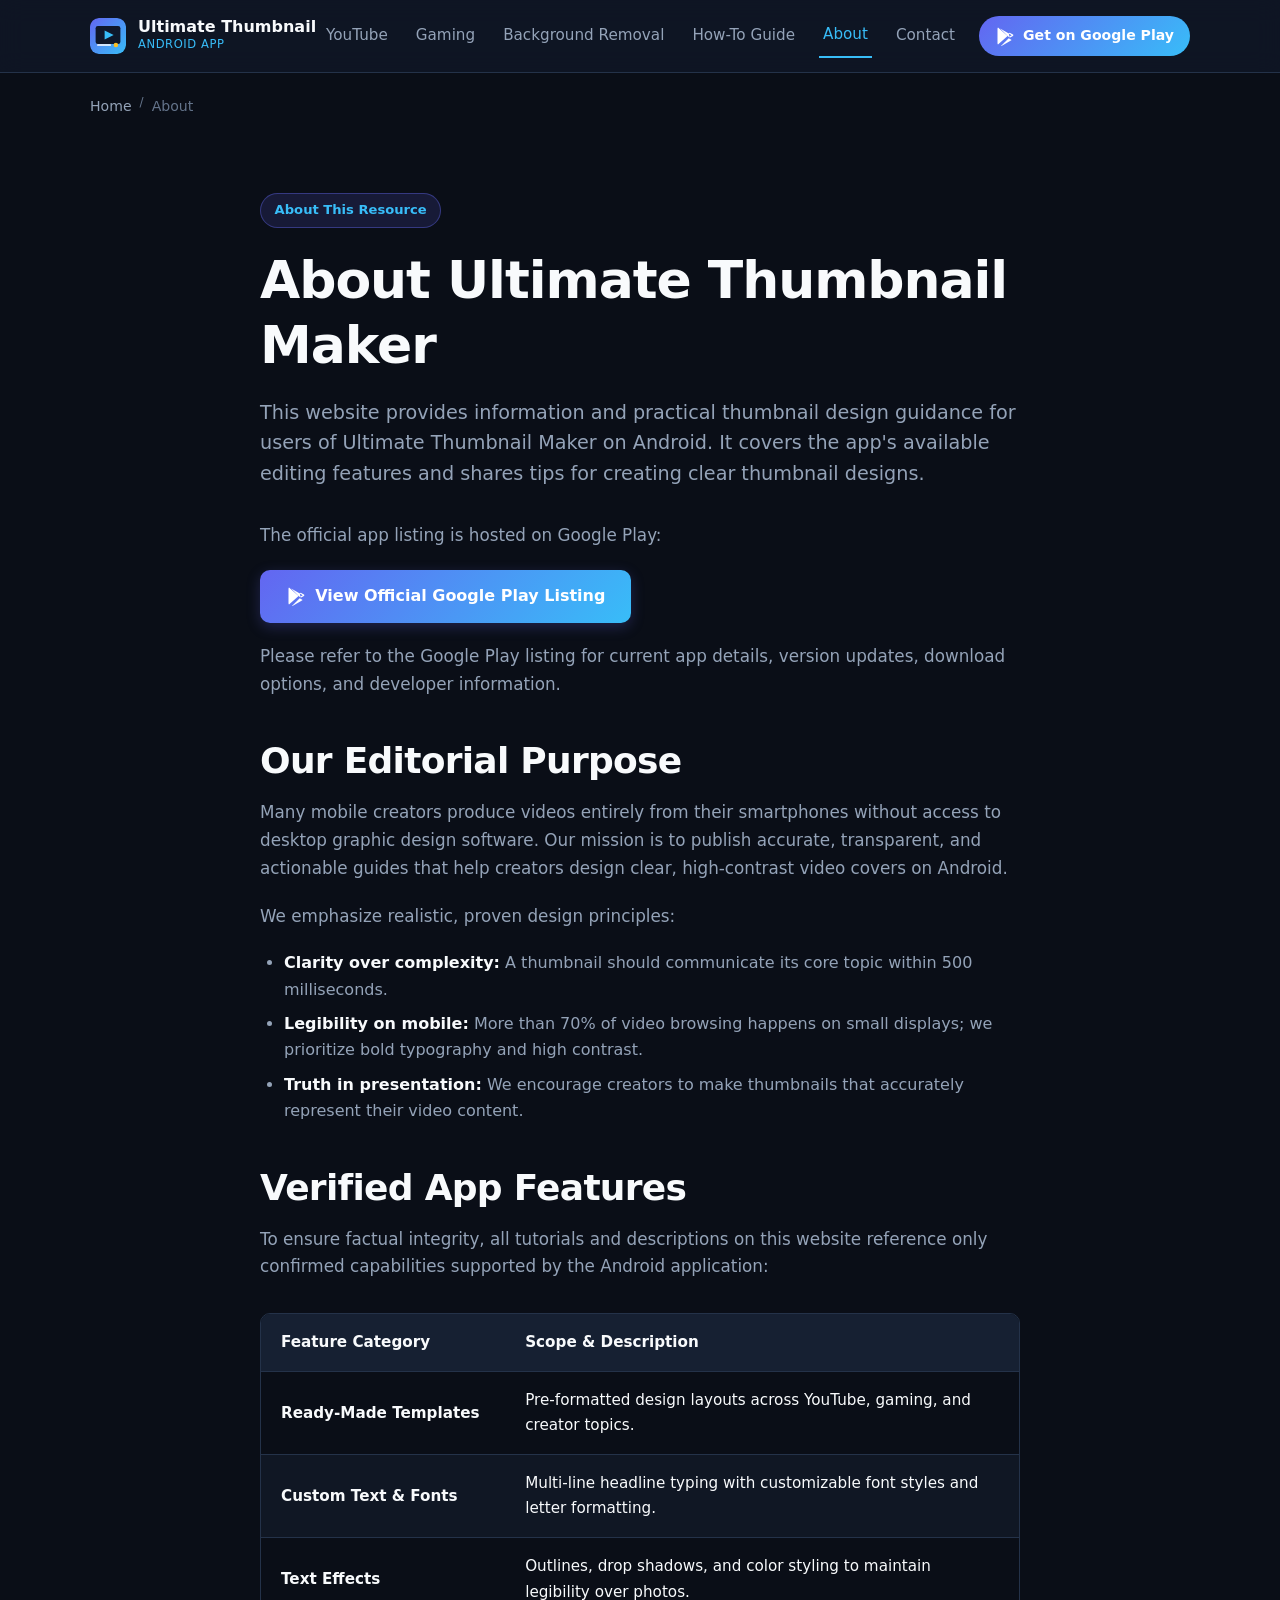
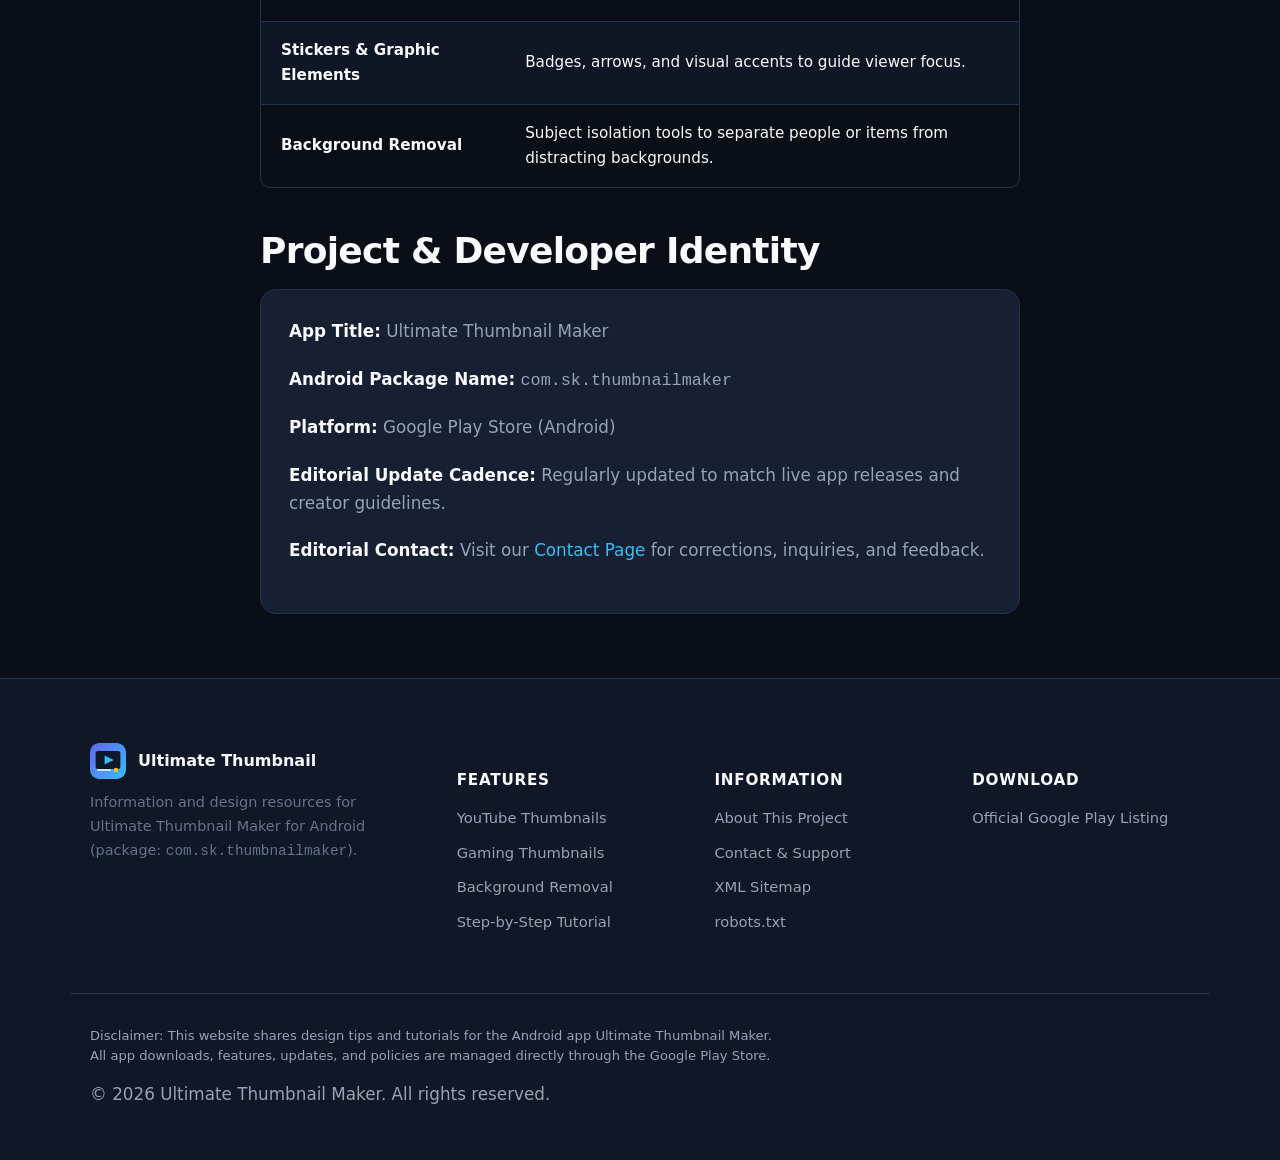
==== about/index.html @ ee03ec2c "feat: complete Ultimate Thumbnail Maker AI SEO/GEO website" ====
<!DOCTYPE html>
<html lang="en">
<head>
  <meta charset="UTF-8">
  <meta name="viewport" content="width=device-width, initial-scale=1.0">
  <title>About Ultimate Thumbnail Maker | Project Overview &amp; Editorial Mission</title>
  <meta name="description" content="Learn about the Ultimate Thumbnail Maker website, editorial guidelines, and verified Android application information.">
  <link rel="canonical" href="https://ultimatethumbnailmaker.pages.dev/about/">
  
  <!-- Open Graph -->
  <meta property="og:type" content="website">
  <meta property="og:site_name" content="Ultimate Thumbnail Maker">
  <meta property="og:title" content="About Ultimate Thumbnail Maker | Project Overview &amp; Editorial Mission">
  <meta property="og:description" content="Learn about the Ultimate Thumbnail Maker website, editorial guidelines, and verified Android application information.">
  <meta property="og:url" content="https://ultimatethumbnailmaker.pages.dev/about/">
  <meta property="og:image" content="https://ultimatethumbnailmaker.pages.dev/assets/images/og-image.webp">
  
  <!-- Twitter Card -->
  <meta name="twitter:card" content="summary_large_image">
  <meta name="twitter:title" content="About Ultimate Thumbnail Maker">
  <meta name="twitter:description" content="Learn about the Ultimate Thumbnail Maker website, editorial guidelines, and verified Android application information.">
  <meta name="twitter:image" content="https://ultimatethumbnailmaker.pages.dev/assets/images/og-image.webp">
  
  <link rel="icon" type="image/svg+xml" href="/assets/images/favicon.svg">
  <link rel="stylesheet" href="/assets/css/styles.css">
</head>
<body>
  <a href="#main-content" class="skip-to-content">Skip to main content</a>

  <!-- Header -->
  <header class="site-header">
    <div class="container nav-container">
      <a href="/" class="brand" aria-label="Ultimate Thumbnail Maker Home">
        <img src="/assets/images/favicon.svg" alt="Ultimate Thumbnail Maker Logo" class="brand-icon" width="36" height="36">
        <span class="brand-text">
          <span class="brand-title">Ultimate Thumbnail</span>
          <span class="brand-subtitle">Android App</span>
        </span>
      </a>

      <button type="button" class="mobile-toggle" aria-expanded="false" aria-label="Open navigation menu">
        <svg width="24" height="24" fill="none" viewBox="0 0 24 24" stroke="currentColor" aria-hidden="true">
          <path stroke-linecap="round" stroke-linejoin="round" stroke-width="2" d="M4 6h16M4 12h16M4 18h16" />
        </svg>
      </button>

      <nav class="nav-menu" aria-label="Main Navigation">
        <a href="/youtube-thumbnail-maker/" class="nav-link">YouTube</a>
        <a href="/gaming-thumbnail-maker/" class="nav-link">Gaming</a>
        <a href="/thumbnail-maker-with-background-removal/" class="nav-link">Background Removal</a>
        <a href="/how-to-make-a-youtube-thumbnail/" class="nav-link">How-To Guide</a>
        <a href="/about/" class="nav-link active">About</a>
        <a href="/contact/" class="nav-link">Contact</a>
        <a href="https://play.google.com/store/apps/details?id=com.sk.thumbnailmaker" 
           class="nav-cta-btn js-play-store-cta" 
           data-source-page="about-nav" 
           target="_blank" 
           rel="noopener">
          <svg class="btn-icon" viewBox="0 0 24 24" fill="currentColor" aria-hidden="true">
            <path d="M3.6 1.8l11.5 10.2L3.6 22.2c-.3-.3-.6-.8-.6-1.4V3.2c0-.6.3-1.1.6-1.4zm12.9 11.4L6.2 3.1l11.4 6.6 2.4 1.4-3.5 2.1zm0 1.6l3.5 2.1-2.4 1.4-11.4 6.6 10.3-10.1zm1.2-.7l3.8-2.2c.7-.4.7-1.2 0-1.6l-3.8-2.2-1.2.7 1.2 5.3z" />
          </svg>
          <span>Get on Google Play</span>
        </a>
      </nav>
    </div>
  </header>

  <!-- Breadcrumbs -->
  <div class="breadcrumbs">
    <div class="container">
      <ol class="breadcrumb-list">
        <li class="breadcrumb-item"><a href="/">Home</a></li>
        <li class="breadcrumb-separator" aria-hidden="true">/</li>
        <li class="breadcrumb-item" aria-current="page">About</li>
      </ol>
    </div>
  </div>

  <main id="main-content">
    <section class="section">
      <div class="container article-content">
        <div class="badge-pill badge-pill--accent">
          <span>About This Resource</span>
        </div>
        <h1>About Ultimate Thumbnail Maker</h1>
        
        <p class="hero-lead">
          This website provides information and practical thumbnail design guidance for users of Ultimate Thumbnail Maker on Android. It covers the app's available editing features and shares tips for creating clear thumbnail designs.
        </p>

        <p>
          The official app listing is hosted on Google Play:
        </p>
        <p>
          <a href="https://play.google.com/store/apps/details?id=com.sk.thumbnailmaker" 
             class="btn btn-primary js-play-store-cta" 
             data-source-page="about-official-link" 
             target="_blank" 
             rel="noopener">
            <svg class="btn-icon" viewBox="0 0 24 24" fill="currentColor" aria-hidden="true">
              <path d="M3.6 1.8l11.5 10.2L3.6 22.2c-.3-.3-.6-.8-.6-1.4V3.2c0-.6.3-1.1.6-1.4zm12.9 11.4L6.2 3.1l11.4 6.6 2.4 1.4-3.5 2.1zm0 1.6l3.5 2.1-2.4 1.4-11.4 6.6 10.3-10.1zm1.2-.7l3.8-2.2c.7-.4.7-1.2 0-1.6l-3.8-2.2-1.2.7 1.2 5.3z" />
            </svg>
            <span>View Official Google Play Listing</span>
          </a>
        </p>
        <p>
          Please refer to the Google Play listing for current app details, version updates, download options, and developer information.
        </p>

        <h2>Our Editorial Purpose</h2>
        <p>
          Many mobile creators produce videos entirely from their smartphones without access to desktop graphic design software. Our mission is to publish accurate, transparent, and actionable guides that help creators design clear, high-contrast video covers on Android.
        </p>
        <p>
          We emphasize realistic, proven design principles:
        </p>
        <ul>
          <li><strong>Clarity over complexity:</strong> A thumbnail should communicate its core topic within 500 milliseconds.</li>
          <li><strong>Legibility on mobile:</strong> More than 70% of video browsing happens on small displays; we prioritize bold typography and high contrast.</li>
          <li><strong>Truth in presentation:</strong> We encourage creators to make thumbnails that accurately represent their video content.</li>
        </ul>

        <h2>Verified App Features</h2>
        <p>
          To ensure factual integrity, all tutorials and descriptions on this website reference only confirmed capabilities supported by the Android application:
        </p>
        <div class="table-wrapper">
          <table>
            <thead>
              <tr>
                <th scope="col">Feature Category</th>
                <th scope="col">Scope &amp; Description</th>
              </tr>
            </thead>
            <tbody>
              <tr>
                <td><strong>Ready-Made Templates</strong></td>
                <td>Pre-formatted design layouts across YouTube, gaming, and creator topics.</td>
              </tr>
              <tr>
                <td><strong>Custom Text &amp; Fonts</strong></td>
                <td>Multi-line headline typing with customizable font styles and letter formatting.</td>
              </tr>
              <tr>
                <td><strong>Text Effects</strong></td>
                <td>Outlines, drop shadows, and color styling to maintain legibility over photos.</td>
              </tr>
              <tr>
                <td><strong>Stickers &amp; Graphic Elements</strong></td>
                <td>Badges, arrows, and visual accents to guide viewer focus.</td>
              </tr>
              <tr>
                <td><strong>Background Removal</strong></td>
                <td>Subject isolation tools to separate people or items from distracting backgrounds.</td>
              </tr>
            </tbody>
          </table>
        </div>

        <h2>Project &amp; Developer Identity</h2>
        <div class="card">
          <p><strong>App Title:</strong> Ultimate Thumbnail Maker</p>
          <p><strong>Android Package Name:</strong> <code>com.sk.thumbnailmaker</code></p>
          <p><strong>Platform:</strong> Google Play Store (Android)</p>
          <p><strong>Editorial Update Cadence:</strong> Regularly updated to match live app releases and creator guidelines.</p>
          <p><strong>Editorial Contact:</strong> Visit our <a href="/contact/">Contact Page</a> for corrections, inquiries, and feedback.</p>
        </div>
      </div>
    </section>
  </main>

  <!-- Footer -->
  <footer class="site-footer">
    <div class="container footer-grid">
      <div class="footer-brand">
        <div class="brand">
          <img src="/assets/images/favicon.svg" alt="Ultimate Thumbnail Maker Logo" class="brand-icon" width="28" height="28">
          <span class="brand-title">Ultimate Thumbnail</span>
        </div>
        <p>Information and design resources for Ultimate Thumbnail Maker for Android (package: <code>com.sk.thumbnailmaker</code>).</p>
      </div>

      <div>
        <h3 class="footer-heading">Features</h3>
        <ul class="footer-links">
          <li><a href="/youtube-thumbnail-maker/">YouTube Thumbnails</a></li>
          <li><a href="/gaming-thumbnail-maker/">Gaming Thumbnails</a></li>
          <li><a href="/thumbnail-maker-with-background-removal/">Background Removal</a></li>
          <li><a href="/how-to-make-a-youtube-thumbnail/">Step-by-Step Tutorial</a></li>
        </ul>
      </div>

      <div>
        <h3 class="footer-heading">Information</h3>
        <ul class="footer-links">
          <li><a href="/about/">About This Project</a></li>
          <li><a href="/contact/">Contact &amp; Support</a></li>
          <li><a href="/sitemap.xml">XML Sitemap</a></li>
          <li><a href="/robots.txt">robots.txt</a></li>
        </ul>
      </div>

      <div>
        <h3 class="footer-heading">Download</h3>
        <ul class="footer-links">
          <li>
            <a href="https://play.google.com/store/apps/details?id=com.sk.thumbnailmaker" 
               class="js-play-store-cta" 
               data-source-page="about-footer" 
               target="_blank" 
               rel="noopener">
              Official Google Play Listing
            </a>
          </li>
        </ul>
      </div>
    </div>

    <div class="container footer-bottom">
      <p class="footer-disclaimer">
        Disclaimer: This website shares design tips and tutorials for the Android app Ultimate Thumbnail Maker. All app downloads, features, updates, and policies are managed directly through the Google Play Store.
      </p>
      <p>&copy; <span id="current-year">2026</span> Ultimate Thumbnail Maker. All rights reserved.</p>
    </div>
  </footer>

  <script src="/assets/js/main.js" defer></script>
</body>
</html>
---- assets/css/styles.css ----
/* ==========================================================================
   Ultimate Thumbnail Maker - Modern Creator-Tool Design System
   Mobile-first, accessible (WCAG AA/AAA), ultra-fast, zero-framework CSS
   ========================================================================== */

/* --- CSS Variables & Theme Tokens --- */
:root {
  --bg-primary: #0a0e17;
  --bg-secondary: #101726;
  --bg-card: #162032;
  --bg-card-hover: #1c2a42;
  --bg-glass: rgba(16, 23, 38, 0.85);
  
  --border-subtle: #243249;
  --border-strong: #334566;
  --border-focus: #38bdf8;
  
  --text-primary: #f8fafc;
  --text-secondary: #94a3b8;
  --text-muted: #64748b;
  --text-inverse: #0a0e17;
  
  --accent-primary: #6366f1;
  --accent-primary-hover: #4f46e5;
  --accent-cyan: #38bdf8;
  --accent-amber: #f59e0b;
  --accent-emerald: #10b981;
  --accent-gradient: linear-gradient(135deg, #6366f1 0%, #38bdf8 100%);
  --accent-gradient-hover: linear-gradient(135deg, #4f46e5 0%, #0284c7 100%);
  --accent-glow: rgba(99, 102, 241, 0.25);
  
  --font-sans: system-ui, -apple-system, BlinkMacSystemFont, "Segoe UI", Roboto, "Helvetica Neue", Arial, sans-serif;
  --font-mono: ui-monospace, SFMono-Regular, Menlo, Monaco, Consolas, monospace;
  
  --container-max: 1140px;
  --radius-sm: 6px;
  --radius-md: 10px;
  --radius-lg: 16px;
  --radius-full: 9999px;
  
  --shadow-sm: 0 1px 2px rgba(0, 0, 0, 0.3);
  --shadow-md: 0 4px 12px rgba(0, 0, 0, 0.4);
  --shadow-lg: 0 12px 28px rgba(0, 0, 0, 0.5), 0 0 20px var(--accent-glow);
  
  --transition-fast: 0.15s ease;
  --transition-normal: 0.25s ease;
}

/* --- Reset & Base --- */
*, *::before, *::after {
  box-sizing: border-box;
  margin: 0;
  padding: 0;
}

html {
  font-family: var(--font-sans);
  background-color: var(--bg-primary);
  color: var(--text-primary);
  line-height: 1.65;
  -webkit-text-size-adjust: 100%;
  scroll-behavior: smooth;
}

body {
  min-height: 100vh;
  display: flex;
  flex-direction: column;
  overflow-x: hidden;
}

img, picture, svg, video {
  display: block;
  max-width: 100%;
  height: auto;
}

a {
  color: var(--accent-cyan);
  text-decoration: none;
  transition: color var(--transition-fast);
}

a:hover {
  color: #7dd3fc;
  text-decoration: underline;
}

/* --- Keyboard Accessibility & Focus --- */
:focus-visible {
  outline: 2px solid var(--border-focus);
  outline-offset: 3px;
  border-radius: var(--radius-sm);
}

.skip-to-content {
  position: absolute;
  top: -100px;
  left: 1rem;
  background: var(--accent-primary);
  color: #ffffff;
  padding: 0.75rem 1.25rem;
  z-index: 9999;
  font-weight: 600;
  border-radius: var(--radius-sm);
  transition: top var(--transition-fast);
}

.skip-to-content:focus {
  top: 1rem;
}

/* --- Typography --- */
h1, h2, h3, h4, h5, h6 {
  color: var(--text-primary);
  line-height: 1.25;
  font-weight: 700;
  letter-spacing: -0.02em;
}

h1 {
  font-size: clamp(2rem, 5vw, 3.25rem);
  margin-bottom: 1.25rem;
}

h2 {
  font-size: clamp(1.5rem, 3.5vw, 2.25rem);
  margin-top: 2.5rem;
  margin-bottom: 1rem;
}

h3 {
  font-size: clamp(1.2rem, 2.5vw, 1.5rem);
  margin-top: 1.75rem;
  margin-bottom: 0.75rem;
}

p {
  color: var(--text-secondary);
  margin-bottom: 1.25rem;
  font-size: 1.05rem;
}

strong {
  color: var(--text-primary);
  font-weight: 600;
}

ul, ol {
  color: var(--text-secondary);
  margin-bottom: 1.5rem;
  padding-left: 1.5rem;
}

li {
  margin-bottom: 0.5rem;
}

/* --- Container & Layout --- */
.container {
  width: 100%;
  max-width: var(--container-max);
  margin-left: auto;
  margin-right: auto;
  padding-left: 1.25rem;
  padding-right: 1.25rem;
}

.section {
  padding-top: 4rem;
  padding-bottom: 4rem;
}

.section--alt {
  background-color: var(--bg-secondary);
  border-top: 1px solid var(--border-subtle);
  border-bottom: 1px solid var(--border-subtle);
}

/* --- Header & Navigation --- */
.site-header {
  position: sticky;
  top: 0;
  z-index: 1000;
  background-color: var(--bg-glass);
  backdrop-filter: blur(12px);
  -webkit-backdrop-filter: blur(12px);
  border-bottom: 1px solid var(--border-subtle);
}

.nav-container {
  display: flex;
  align-items: center;
  justify-content: space-between;
  height: 4.5rem;
}

.brand {
  display: flex;
  align-items: center;
  gap: 0.75rem;
  color: var(--text-primary);
  font-weight: 700;
  font-size: 1.15rem;
  text-decoration: none;
}

.brand:hover {
  text-decoration: none;
}

.brand-icon {
  width: 36px;
  height: 36px;
  border-radius: 8px;
  flex-shrink: 0;
}

.brand-text {
  display: flex;
  flex-direction: column;
}

.brand-title {
  font-size: 1rem;
  font-weight: 700;
  line-height: 1.1;
  color: var(--text-primary);
}

.brand-subtitle {
  font-size: 0.72rem;
  color: var(--accent-cyan);
  font-weight: 500;
  letter-spacing: 0.05em;
  text-transform: uppercase;
}

.nav-menu {
  display: flex;
  align-items: center;
  gap: 1.25rem;
  list-style: none;
  margin: 0;
  padding: 0;
}

.nav-link {
  color: var(--text-secondary);
  font-weight: 500;
  font-size: 0.95rem;
  padding: 0.5rem 0.25rem;
  transition: color var(--transition-fast);
  text-decoration: none;
}

.nav-link:hover,
.nav-link.active {
  color: var(--text-primary);
  text-decoration: none;
}

.nav-link.active {
  color: var(--accent-cyan);
  border-bottom: 2px solid var(--accent-cyan);
}

.nav-cta-btn {
  display: inline-flex;
  align-items: center;
  gap: 0.5rem;
  background: var(--accent-gradient);
  color: #ffffff;
  padding: 0.55rem 1rem;
  border-radius: var(--radius-full);
  font-size: 0.88rem;
  font-weight: 600;
  text-decoration: none;
  transition: transform var(--transition-fast), box-shadow var(--transition-fast);
}

.nav-cta-btn:hover {
  color: #ffffff;
  text-decoration: none;
  transform: translateY(-1px);
  box-shadow: 0 4px 12px var(--accent-glow);
}

/* Mobile Menu Toggle */
.mobile-toggle {
  display: none;
  background: transparent;
  border: 1px solid var(--border-subtle);
  color: var(--text-primary);
  width: 42px;
  height: 42px;
  border-radius: var(--radius-sm);
  cursor: pointer;
  align-items: center;
  justify-content: center;
  padding: 0;
}

.mobile-toggle:hover {
  background: var(--bg-card);
}

/* --- Hero Section --- */
.hero {
  padding: 4.5rem 0 3.5rem;
  position: relative;
  overflow: hidden;
}

.hero::before {
  content: "";
  position: absolute;
  top: -150px;
  right: -100px;
  width: 500px;
  height: 500px;
  background: radial-gradient(circle, var(--accent-glow) 0%, transparent 70%);
  pointer-events: none;
  z-index: 0;
}

.hero-grid {
  display: grid;
  grid-template-columns: 1.15fr 0.85fr;
  gap: 3rem;
  align-items: center;
  position: relative;
  z-index: 1;
}

.hero-content {
  max-width: 620px;
}

.badge-pill {
  display: inline-flex;
  align-items: center;
  gap: 0.5rem;
  background-color: var(--bg-card);
  border: 1px solid var(--border-subtle);
  padding: 0.35rem 0.85rem;
  border-radius: var(--radius-full);
  font-size: 0.82rem;
  font-weight: 600;
  color: var(--accent-cyan);
  margin-bottom: 1.25rem;
}

.badge-pill--accent {
  background: rgba(99, 102, 241, 0.15);
  border-color: rgba(99, 102, 241, 0.4);
}

.hero-lead {
  font-size: 1.2rem;
  color: var(--text-secondary);
  margin-bottom: 2rem;
  line-height: 1.6;
}

.hero-actions {
  display: flex;
  flex-wrap: wrap;
  gap: 1rem;
  align-items: center;
  margin-bottom: 1.75rem;
}

.meta-details {
  display: flex;
  flex-wrap: wrap;
  gap: 1.5rem;
  font-size: 0.85rem;
  color: var(--text-muted);
}

.meta-item {
  display: inline-flex;
  align-items: center;
  gap: 0.4rem;
}

.meta-item svg {
  color: var(--accent-emerald);
}

/* --- Buttons --- */
.btn {
  display: inline-flex;
  align-items: center;
  justify-content: center;
  gap: 0.6rem;
  padding: 0.85rem 1.6rem;
  font-size: 1rem;
  font-weight: 600;
  border-radius: var(--radius-md);
  text-decoration: none;
  cursor: pointer;
  border: none;
  transition: all var(--transition-fast);
}

.btn-primary {
  background: var(--accent-gradient);
  color: #ffffff;
  box-shadow: 0 4px 14px var(--accent-glow);
}

.btn-primary:hover {
  background: var(--accent-gradient-hover);
  color: #ffffff;
  text-decoration: none;
  transform: translateY(-2px);
  box-shadow: 0 6px 20px rgba(99, 102, 241, 0.4);
}

.btn-secondary {
  background: var(--bg-card);
  color: var(--text-primary);
  border: 1px solid var(--border-subtle);
}

.btn-secondary:hover {
  background: var(--bg-card-hover);
  border-color: var(--border-strong);
  color: var(--text-primary);
  text-decoration: none;
  transform: translateY(-1px);
}

.btn-icon {
  width: 20px;
  height: 20px;
  flex-shrink: 0;
}

/* --- Breadcrumbs --- */
.breadcrumbs {
  padding: 1.25rem 0 0.5rem;
  font-size: 0.88rem;
}

.breadcrumb-list {
  display: flex;
  flex-wrap: wrap;
  align-items: center;
  list-style: none;
  gap: 0.5rem;
  margin: 0;
  padding: 0;
}

.breadcrumb-item {
  display: inline-flex;
  align-items: center;
  gap: 0.5rem;
  color: var(--text-muted);
  margin-bottom: 0;
}

.breadcrumb-item a {
  color: var(--text-secondary);
}

.breadcrumb-item a:hover {
  color: var(--accent-cyan);
}

.breadcrumb-separator {
  color: var(--text-muted);
  font-size: 0.75rem;
}

/* --- Cards & Grids --- */
.grid-2 {
  display: grid;
  grid-template-columns: repeat(2, 1fr);
  gap: 1.75rem;
}

.grid-3 {
  display: grid;
  grid-template-columns: repeat(3, 1fr);
  gap: 1.75rem;
}

.grid-4 {
  display: grid;
  grid-template-columns: repeat(4, 1fr);
  gap: 1.5rem;
}

.card {
  background-color: var(--bg-card);
  border: 1px solid var(--border-subtle);
  border-radius: var(--radius-lg);
  padding: 1.75rem;
  transition: transform var(--transition-fast), border-color var(--transition-fast), box-shadow var(--transition-fast);
}

.card:hover {
  border-color: var(--border-strong);
  transform: translateY(-2px);
  box-shadow: var(--shadow-md);
}

.card-icon {
  width: 44px;
  height: 44px;
  border-radius: var(--radius-md);
  background: rgba(99, 102, 241, 0.15);
  color: var(--accent-cyan);
  display: flex;
  align-items: center;
  justify-content: center;
  margin-bottom: 1.25rem;
}

.card-title {
  font-size: 1.25rem;
  margin-bottom: 0.6rem;
  color: var(--text-primary);
}

.card-desc {
  font-size: 0.95rem;
  color: var(--text-secondary);
  margin-bottom: 1rem;
}

.card-link {
  display: inline-flex;
  align-items: center;
  gap: 0.4rem;
  font-size: 0.9rem;
  font-weight: 600;
  color: var(--accent-cyan);
}

.card-link:hover {
  color: #7dd3fc;
}

/* --- Showcase / Device Frame --- */
.showcase-frame {
  background: var(--bg-card);
  border: 1px solid var(--border-subtle);
  border-radius: var(--radius-lg);
  overflow: hidden;
  box-shadow: var(--shadow-lg);
}

.showcase-frame img {
  width: 100%;
  height: auto;
  object-fit: cover;
}

.showcase-caption {
  padding: 0.85rem 1.25rem;
  font-size: 0.85rem;
  color: var(--text-muted);
  background-color: var(--bg-secondary);
  border-top: 1px solid var(--border-subtle);
  display: flex;
  align-items: center;
  justify-content: space-between;
}

/* --- Steps & Ordered Workflows --- */
.steps-list {
  display: flex;
  flex-direction: column;
  gap: 1.25rem;
  margin: 2rem 0;
  padding: 0;
  list-style: none;
}

.step-item {
  display: flex;
  gap: 1.25rem;
  background-color: var(--bg-card);
  border: 1px solid var(--border-subtle);
  border-radius: var(--radius-md);
  padding: 1.5rem;
  align-items: flex-start;
  margin-bottom: 0;
}

.step-num {
  width: 38px;
  height: 38px;
  border-radius: 50%;
  background: var(--accent-gradient);
  color: #ffffff;
  display: flex;
  align-items: center;
  justify-content: center;
  font-weight: 700;
  font-size: 1.1rem;
  flex-shrink: 0;
}

.step-content {
  flex: 1;
}

.step-title {
  font-size: 1.15rem;
  font-weight: 700;
  color: var(--text-primary);
  margin-bottom: 0.4rem;
}

.step-text {
  font-size: 0.96rem;
  color: var(--text-secondary);
  margin-bottom: 0;
}

/* --- Checklist Component --- */
.checklist {
  list-style: none;
  padding: 0;
  margin: 1.5rem 0;
  display: grid;
  grid-template-columns: repeat(auto-fit, minmax(280px, 1fr));
  gap: 1rem;
}

.checklist-item {
  display: flex;
  align-items: flex-start;
  gap: 0.75rem;
  background: var(--bg-card);
  border: 1px solid var(--border-subtle);
  border-radius: var(--radius-md);
  padding: 1rem 1.25rem;
  margin-bottom: 0;
  font-size: 0.95rem;
  color: var(--text-primary);
}

.checklist-icon {
  width: 22px;
  height: 22px;
  border-radius: 50%;
  background: rgba(16, 185, 129, 0.15);
  color: var(--accent-emerald);
  display: flex;
  align-items: center;
  justify-content: center;
  flex-shrink: 0;
  margin-top: 2px;
}

/* --- FAQ Accordions (<details>) --- */
.faq-list {
  display: flex;
  flex-direction: column;
  gap: 1rem;
  margin-top: 1.5rem;
}

.faq-item {
  background-color: var(--bg-card);
  border: 1px solid var(--border-subtle);
  border-radius: var(--radius-md);
  overflow: hidden;
  transition: border-color var(--transition-fast);
}

.faq-item[open] {
  border-color: var(--accent-primary);
}

.faq-question {
  display: flex;
  align-items: center;
  justify-content: space-between;
  padding: 1.25rem 1.5rem;
  font-size: 1.1rem;
  font-weight: 600;
  color: var(--text-primary);
  cursor: pointer;
  user-select: none;
  list-style: none;
}

.faq-question::-webkit-details-marker {
  display: none;
}

.faq-icon {
  width: 20px;
  height: 20px;
  color: var(--accent-cyan);
  transition: transform var(--transition-fast);
  flex-shrink: 0;
}

.faq-item[open] .faq-icon {
  transform: rotate(180deg);
}

.faq-answer {
  padding: 0 1.5rem 1.5rem 1.5rem;
  color: var(--text-secondary);
  font-size: 0.98rem;
  line-height: 1.6;
}

.faq-answer p:last-child {
  margin-bottom: 0;
}

/* --- Banner CTA Section --- */
.cta-banner {
  background: linear-gradient(135deg, rgba(99, 102, 241, 0.15) 0%, rgba(56, 189, 248, 0.1) 100%);
  border: 1px solid var(--border-strong);
  border-radius: var(--radius-lg);
  padding: 3rem 2rem;
  text-align: center;
  margin: 3rem 0;
  position: relative;
  overflow: hidden;
}

.cta-banner-title {
  font-size: clamp(1.6rem, 3.5vw, 2.25rem);
  margin-bottom: 0.85rem;
}

.cta-banner-desc {
  max-width: 600px;
  margin-left: auto;
  margin-right: auto;
  font-size: 1.05rem;
  margin-bottom: 1.75rem;
}

.cta-actions {
  display: flex;
  justify-content: center;
  gap: 1rem;
  flex-wrap: wrap;
}

/* --- Article & Guide Styles --- */
.article-header {
  margin-bottom: 2.5rem;
}

.article-meta {
  display: flex;
  flex-wrap: wrap;
  gap: 1.25rem;
  color: var(--text-muted);
  font-size: 0.9rem;
  margin-top: 1rem;
  padding-bottom: 1.5rem;
  border-bottom: 1px solid var(--border-subtle);
}

.article-content {
  max-width: 800px;
  margin-left: auto;
  margin-right: auto;
}

.article-content h2 {
  scroll-margin-top: 5rem;
}

.article-content img {
  border-radius: var(--radius-md);
  margin: 2rem 0 0.75rem;
  border: 1px solid var(--border-subtle);
}

.callout {
  background: var(--bg-secondary);
  border-left: 4px solid var(--accent-primary);
  border-radius: 0 var(--radius-md) var(--radius-md) 0;
  padding: 1.25rem 1.5rem;
  margin: 1.75rem 0;
}

.callout--warning {
  border-left-color: var(--accent-amber);
  background: rgba(245, 158, 11, 0.08);
}

.callout-title {
  font-weight: 700;
  color: var(--text-primary);
  margin-bottom: 0.35rem;
  font-size: 1rem;
}

.callout p:last-child {
  margin-bottom: 0;
}

/* --- Responsive Table --- */
.table-wrapper {
  overflow-x: auto;
  margin: 2rem 0;
  border-radius: var(--radius-md);
  border: 1px solid var(--border-subtle);
}

table {
  width: 100%;
  border-collapse: collapse;
  text-align: left;
  font-size: 0.95rem;
}

th, td {
  padding: 1rem 1.25rem;
  border-bottom: 1px solid var(--border-subtle);
}

th {
  background-color: var(--bg-card);
  color: var(--text-primary);
  font-weight: 600;
}

tr:nth-child(even) {
  background-color: rgba(22, 32, 50, 0.5);
}

tr:last-child td {
  border-bottom: none;
}

/* --- Site Footer --- */
.site-footer {
  margin-top: auto;
  background-color: var(--bg-secondary);
  border-top: 1px solid var(--border-subtle);
  padding: 4rem 0 2rem;
  font-size: 0.92rem;
}

.footer-grid {
  display: grid;
  grid-template-columns: 1.5fr 1fr 1fr 1fr;
  gap: 2.5rem;
  margin-bottom: 3rem;
}

.footer-brand p {
  font-size: 0.9rem;
  color: var(--text-muted);
  margin-top: 0.75rem;
  max-width: 320px;
}

.footer-heading {
  font-size: 0.95rem;
  font-weight: 700;
  color: var(--text-primary);
  text-transform: uppercase;
  letter-spacing: 0.05em;
  margin-bottom: 1rem;
}

.footer-links {
  list-style: none;
  padding: 0;
  margin: 0;
}

.footer-links li {
  margin-bottom: 0.65rem;
}

.footer-links a {
  color: var(--text-secondary);
  text-decoration: none;
  transition: color var(--transition-fast);
}

.footer-links a:hover {
  color: var(--accent-cyan);
}

.footer-bottom {
  padding-top: 2rem;
  border-top: 1px solid var(--border-subtle);
  display: flex;
  flex-wrap: wrap;
  align-items: center;
  justify-content: space-between;
  gap: 1rem;
  color: var(--text-muted);
  font-size: 0.85rem;
}

.footer-disclaimer {
  max-width: 700px;
  line-height: 1.5;
  margin-bottom: 0;
  font-size: 0.82rem;
}

/* --- Responsive Media Queries --- */
@media (max-width: 992px) {
  .hero-grid {
    grid-template-columns: 1fr;
    gap: 2.5rem;
  }
  .grid-3 {
    grid-template-columns: repeat(2, 1fr);
  }
  .grid-4 {
    grid-template-columns: repeat(2, 1fr);
  }
  .footer-grid {
    grid-template-columns: 1fr 1fr;
    gap: 2rem;
  }
}

@media (max-width: 768px) {
  .mobile-toggle {
    display: inline-flex;
  }
  .nav-menu {
    display: none;
    position: absolute;
    top: 4.5rem;
    left: 0;
    right: 0;
    background-color: var(--bg-secondary);
    border-bottom: 1px solid var(--border-subtle);
    flex-direction: column;
    padding: 1.5rem;
    gap: 1rem;
    align-items: flex-start;
    box-shadow: var(--shadow-lg);
  }
  .nav-menu.is-open {
    display: flex;
  }
  .nav-link {
    width: 100%;
    padding: 0.6rem 0;
    font-size: 1.05rem;
  }
  .nav-cta-btn {
    width: 100%;
    justify-content: center;
    padding: 0.75rem;
  }
  .grid-2, .grid-3, .grid-4 {
    grid-template-columns: 1fr;
  }
  .footer-grid {
    grid-template-columns: 1fr;
  }
  .footer-bottom {
    flex-direction: column;
    align-items: flex-start;
  }
}

@media (prefers-reduced-motion: reduce) {
  *, *::before, *::after {
    animation-duration: 0.01ms !important;
    animation-iteration-count: 1 !important;
    transition-duration: 0.01ms !important;
    scroll-behavior: auto !important;
  }
}

/* --- Print Styles --- */
@media print {
  body {
    background: #ffffff;
    color: #000000;
  }
  .site-header, .site-footer, .nav-cta-btn, .mobile-toggle, .cta-banner {
    display: none !important;
  }
  a[href]::after {
    content: " (" attr(href) ")";
  }
}
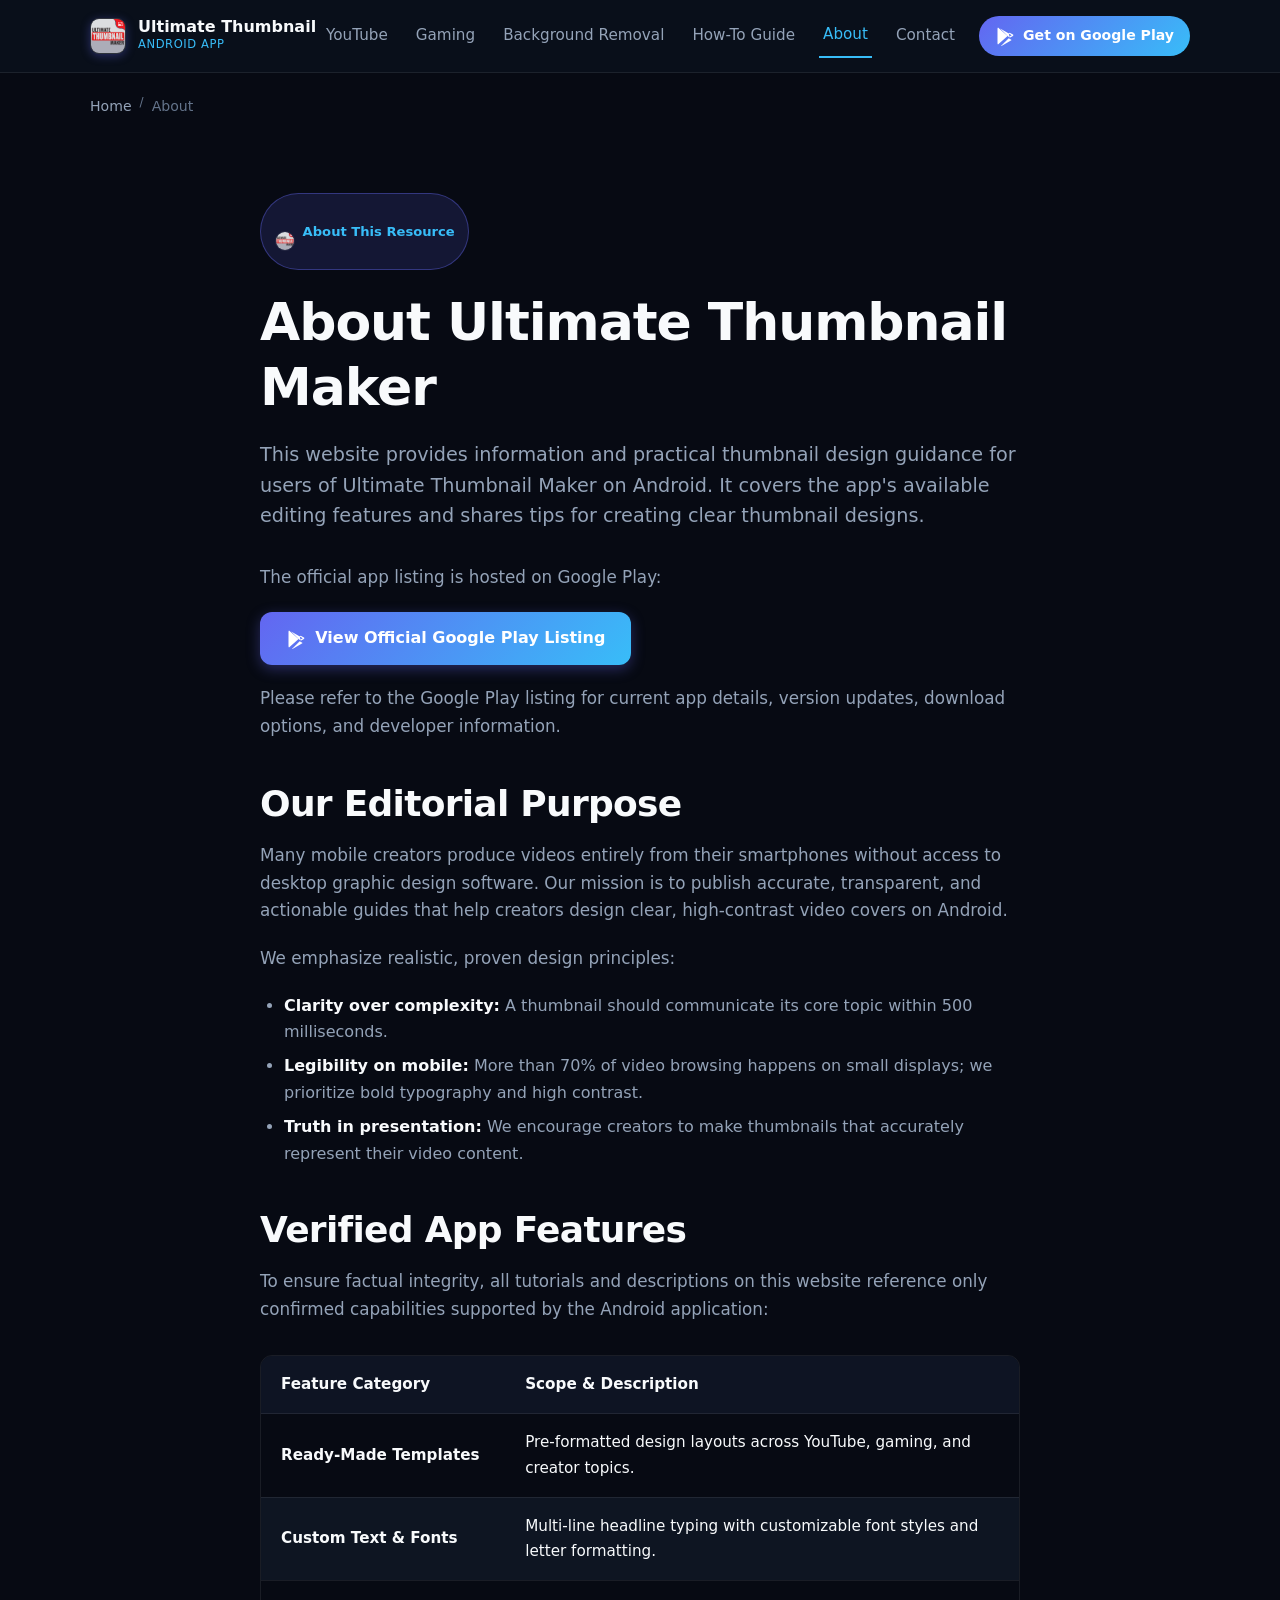
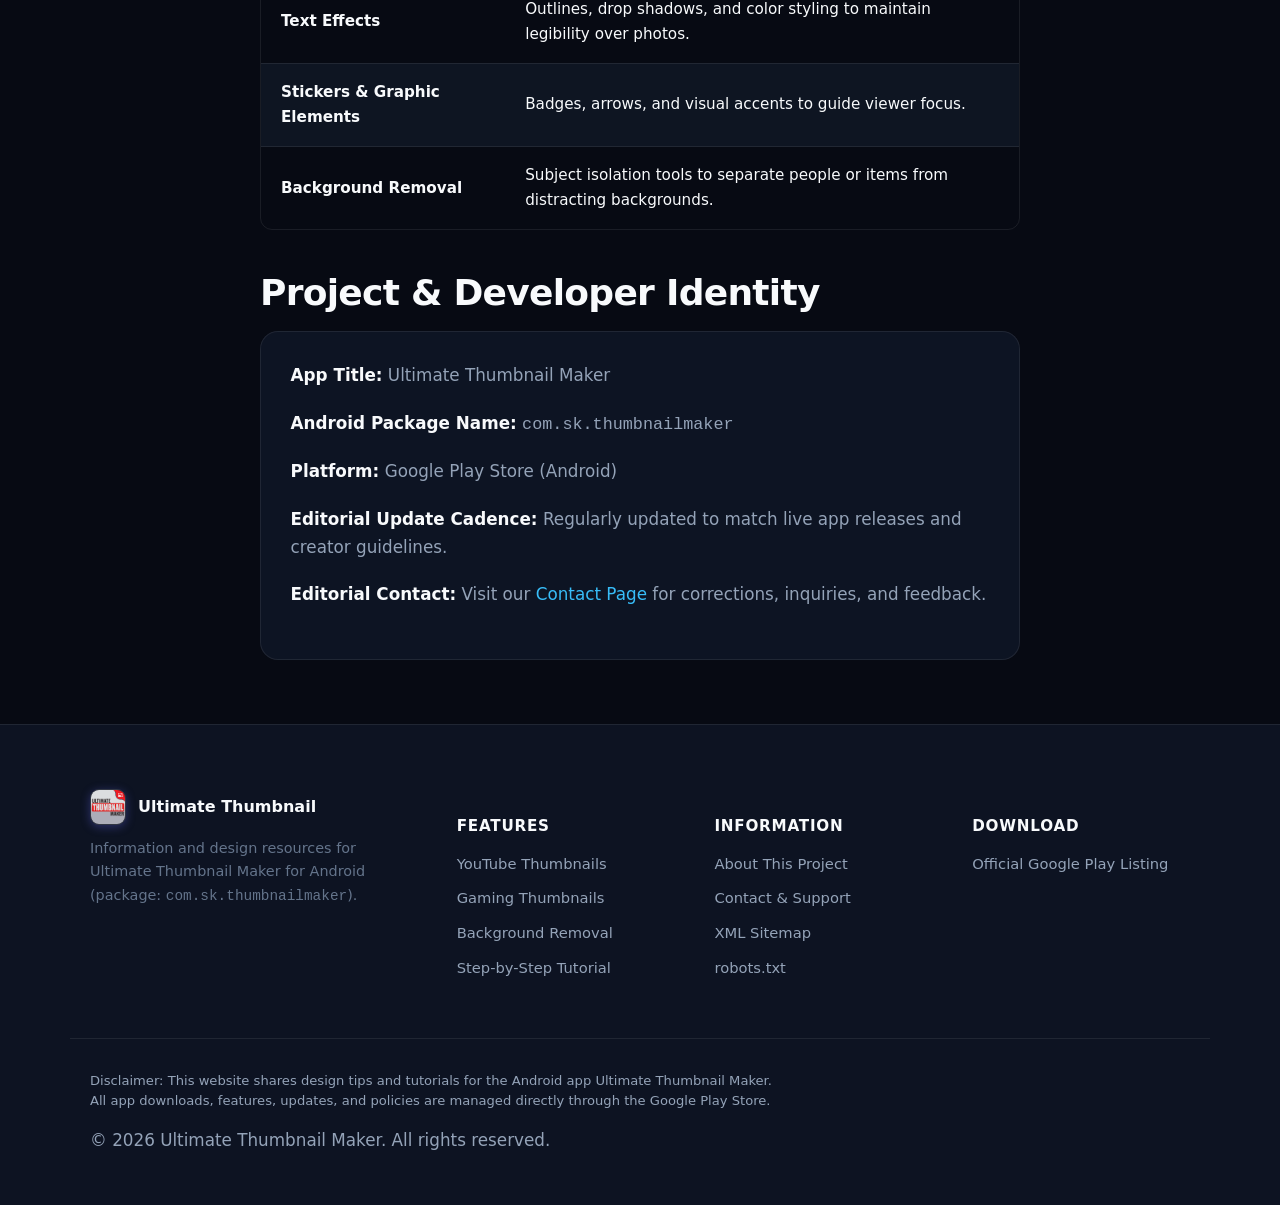
==== commit 87c89de2: "feat: elevate design to top-notch 3D creator experience with real app icon and ad-free mockups" ====
--- a/about/index.html
+++ b/about/index.html
@@ -21,7 +21,8 @@
   <meta name="twitter:description" content="Learn about the Ultimate Thumbnail Maker website, editorial guidelines, and verified Android application information.">
   <meta name="twitter:image" content="https://ultimatethumbnailmaker.pages.dev/assets/images/og-image.webp">
   
-  <link rel="icon" type="image/svg+xml" href="/assets/images/favicon.svg">
+  <link rel="icon" type="image/png" href="/assets/images/favicon.png">
+  <link rel="apple-touch-icon" href="/assets/images/app-icon.png">
   <link rel="stylesheet" href="/assets/css/styles.css">
 </head>
 <body>
@@ -31,7 +32,7 @@
   <header class="site-header">
     <div class="container nav-container">
       <a href="/" class="brand" aria-label="Ultimate Thumbnail Maker Home">
-        <img src="/assets/images/favicon.svg" alt="Ultimate Thumbnail Maker Logo" class="brand-icon" width="36" height="36">
+        <img src="/assets/images/app-icon.png" alt="Ultimate Thumbnail Maker App Icon" class="brand-icon" width="36" height="36">
         <span class="brand-text">
           <span class="brand-title">Ultimate Thumbnail</span>
           <span class="brand-subtitle">Android App</span>
@@ -80,6 +81,7 @@
     <section class="section">
       <div class="container article-content">
         <div class="badge-pill badge-pill--accent">
+          <img src="/assets/images/app-icon.png" alt="App Icon" class="badge-icon-inline" width="20" height="20">
           <span>About This Resource</span>
         </div>
         <h1>About Ultimate Thumbnail Maker</h1>
@@ -174,7 +176,7 @@
     <div class="container footer-grid">
       <div class="footer-brand">
         <div class="brand">
-          <img src="/assets/images/favicon.svg" alt="Ultimate Thumbnail Maker Logo" class="brand-icon" width="28" height="28">
+          <img src="/assets/images/app-icon.png" alt="Ultimate Thumbnail Maker App Icon" class="brand-icon" width="28" height="28">
           <span class="brand-title">Ultimate Thumbnail</span>
         </div>
         <p>Information and design resources for Ultimate Thumbnail Maker for Android (package: <code>com.sk.thumbnailmaker</code>).</p>
--- a/assets/css/styles.css
+++ b/assets/css/styles.css
@@ -5,42 +5,45 @@
 
 /* --- CSS Variables & Theme Tokens --- */
 :root {
-  --bg-primary: #0a0e17;
-  --bg-secondary: #101726;
-  --bg-card: #162032;
-  --bg-card-hover: #1c2a42;
-  --bg-glass: rgba(16, 23, 38, 0.85);
+  --bg-primary: #070a13;
+  --bg-secondary: #0d1322;
+  --bg-card: rgba(16, 24, 40, 0.78);
+  --bg-card-hover: rgba(24, 34, 56, 0.88);
+  --bg-glass: rgba(11, 16, 28, 0.88);
   
-  --border-subtle: #243249;
-  --border-strong: #334566;
+  --border-subtle: rgba(255, 255, 255, 0.08);
+  --border-strong: rgba(255, 255, 255, 0.16);
   --border-focus: #38bdf8;
   
   --text-primary: #f8fafc;
   --text-secondary: #94a3b8;
   --text-muted: #64748b;
-  --text-inverse: #0a0e17;
+  --text-inverse: #070a13;
   
   --accent-primary: #6366f1;
   --accent-primary-hover: #4f46e5;
   --accent-cyan: #38bdf8;
+  --accent-violet: #8b5cf6;
   --accent-amber: #f59e0b;
   --accent-emerald: #10b981;
+  --accent-rose: #f43f5e;
   --accent-gradient: linear-gradient(135deg, #6366f1 0%, #38bdf8 100%);
   --accent-gradient-hover: linear-gradient(135deg, #4f46e5 0%, #0284c7 100%);
-  --accent-glow: rgba(99, 102, 241, 0.25);
+  --gradient-cosmic: linear-gradient(135deg, #6366f1 0%, #a855f7 50%, #06b6d4 100%);
+  --accent-glow: rgba(99, 102, 241, 0.35);
   
   --font-sans: system-ui, -apple-system, BlinkMacSystemFont, "Segoe UI", Roboto, "Helvetica Neue", Arial, sans-serif;
   --font-mono: ui-monospace, SFMono-Regular, Menlo, Monaco, Consolas, monospace;
   
   --container-max: 1140px;
-  --radius-sm: 6px;
-  --radius-md: 10px;
-  --radius-lg: 16px;
+  --radius-sm: 8px;
+  --radius-md: 12px;
+  --radius-lg: 18px;
   --radius-full: 9999px;
   
   --shadow-sm: 0 1px 2px rgba(0, 0, 0, 0.3);
-  --shadow-md: 0 4px 12px rgba(0, 0, 0, 0.4);
-  --shadow-lg: 0 12px 28px rgba(0, 0, 0, 0.5), 0 0 20px var(--accent-glow);
+  --shadow-md: 0 4px 16px rgba(0, 0, 0, 0.4);
+  --shadow-lg: 0 16px 36px rgba(0, 0, 0, 0.6), 0 0 24px var(--accent-glow);
   
   --transition-fast: 0.15s ease;
   --transition-normal: 0.25s ease;
@@ -212,8 +215,16 @@
 .brand-icon {
   width: 36px;
   height: 36px;
-  border-radius: 8px;
+  border-radius: 9px;
   flex-shrink: 0;
+  box-shadow: 0 2px 10px rgba(99, 102, 241, 0.35);
+  border: 1px solid rgba(255, 255, 255, 0.15);
+  transition: transform var(--transition-fast), box-shadow var(--transition-fast);
+}
+
+.brand:hover .brand-icon {
+  transform: scale(1.08) rotate(-2deg);
+  box-shadow: 0 4px 16px rgba(99, 102, 241, 0.6);
 }
 
 .brand-text {
@@ -496,17 +507,20 @@
 }
 
 .card {
-  background-color: var(--bg-card);
+  background: var(--bg-card);
+  backdrop-filter: blur(16px);
+  -webkit-backdrop-filter: blur(16px);
   border: 1px solid var(--border-subtle);
   border-radius: var(--radius-lg);
-  padding: 1.75rem;
-  transition: transform var(--transition-fast), border-color var(--transition-fast), box-shadow var(--transition-fast);
+  padding: 1.85rem;
+  transition: transform var(--transition-normal), border-color var(--transition-normal), box-shadow var(--transition-normal);
+  position: relative;
 }
 
 .card:hover {
-  border-color: var(--border-strong);
-  transform: translateY(-2px);
-  box-shadow: var(--shadow-md);
+  border-color: rgba(99, 102, 241, 0.45);
+  transform: translateY(-4px);
+  box-shadow: 0 12px 32px rgba(0, 0, 0, 0.5), 0 0 20px rgba(99, 102, 241, 0.2);
 }
 
 .card-icon {
@@ -519,6 +533,13 @@
   align-items: center;
   justify-content: center;
   margin-bottom: 1.25rem;
+  border: 1px solid rgba(99, 102, 241, 0.25);
+  transition: transform var(--transition-fast), background var(--transition-fast);
+}
+
+.card:hover .card-icon {
+  transform: scale(1.1);
+  background: rgba(99, 102, 241, 0.28);
 }
 
 .card-title {
@@ -544,6 +565,165 @@
 
 .card-link:hover {
   color: #7dd3fc;
+}
+
+/* --- Ambient Glow Orbs --- */
+.ambient-glow-wrapper {
+  position: absolute;
+  top: 0;
+  left: 0;
+  right: 0;
+  bottom: 0;
+  overflow: hidden;
+  pointer-events: none;
+  z-index: 0;
+}
+
+.ambient-orb {
+  position: absolute;
+  border-radius: 50%;
+  filter: blur(85px);
+  opacity: 0.3;
+  animation: floatOrb 18s ease-in-out infinite alternate;
+}
+
+.ambient-orb--indigo {
+  width: 520px;
+  height: 520px;
+  background: radial-gradient(circle, #6366f1 0%, rgba(99, 102, 241, 0) 70%);
+  top: -100px;
+  right: -50px;
+}
+
+.ambient-orb--cyan {
+  width: 460px;
+  height: 460px;
+  background: radial-gradient(circle, #06b6d4 0%, rgba(6, 182, 212, 0) 70%);
+  top: 280px;
+  left: -120px;
+  animation-delay: -6s;
+}
+
+.ambient-orb--purple {
+  width: 420px;
+  height: 420px;
+  background: radial-gradient(circle, #a855f7 0%, rgba(168, 85, 247, 0) 70%);
+  bottom: -60px;
+  right: 18%;
+  animation-delay: -11s;
+}
+
+@keyframes floatOrb {
+  0% { transform: translate(0, 0) scale(1); }
+  50% { transform: translate(35px, 45px) scale(1.08); }
+  100% { transform: translate(-30px, 20px) scale(0.96); }
+}
+
+/* --- 3D Perspective Tilt & Specular Glare --- */
+.card-3d-wrap {
+  perspective: 1200px;
+  position: relative;
+}
+
+.card-3d {
+  position: relative;
+  transform-style: preserve-3d;
+  transition: transform 0.2s cubic-bezier(0.2, 0.8, 0.2, 1), box-shadow 0.3s ease;
+  will-change: transform;
+}
+
+.card-3d-inner {
+  position: relative;
+  border-radius: var(--radius-lg);
+  overflow: hidden;
+  border: 1px solid rgba(255, 255, 255, 0.12);
+  background: var(--bg-card);
+  box-shadow: 0 20px 40px -15px rgba(0, 0, 0, 0.65), 0 0 30px rgba(99, 102, 241, 0.22);
+  transform-style: preserve-3d;
+}
+
+.card-3d-glare {
+  position: absolute;
+  top: 0;
+  left: 0;
+  right: 0;
+  bottom: 0;
+  pointer-events: none;
+  background: radial-gradient(circle 380px at var(--glare-x, 50%) var(--glare-y, 50%), rgba(255, 255, 255, 0.2), transparent 75%);
+  opacity: var(--glare-opacity, 0);
+  transition: opacity 0.25s ease;
+  mix-blend-mode: overlay;
+  z-index: 10;
+}
+
+/* --- Floating 3D Micro-Badges --- */
+.floating-badge {
+  position: absolute;
+  display: inline-flex;
+  align-items: center;
+  gap: 0.55rem;
+  padding: 0.65rem 1.15rem;
+  background: rgba(11, 16, 28, 0.9);
+  backdrop-filter: blur(14px);
+  -webkit-backdrop-filter: blur(14px);
+  border: 1px solid rgba(255, 255, 255, 0.16);
+  border-radius: var(--radius-full);
+  font-size: 0.82rem;
+  font-weight: 700;
+  color: #f8fafc;
+  box-shadow: 0 12px 30px rgba(0, 0, 0, 0.55), 0 0 16px rgba(99, 102, 241, 0.35);
+  z-index: 20;
+  animation: badgeFloat 4.5s ease-in-out infinite alternate;
+  pointer-events: auto;
+  user-select: none;
+}
+
+.floating-badge--top-left {
+  top: -18px;
+  left: -22px;
+  animation-delay: 0s;
+}
+
+.floating-badge--bottom-right {
+  bottom: 35px;
+  right: -24px;
+  animation-delay: -2.2s;
+}
+
+.floating-badge--bottom-left {
+  bottom: -16px;
+  left: 28px;
+  animation-delay: -1.1s;
+}
+
+@keyframes badgeFloat {
+  0% { transform: translateY(0px) rotate(0deg); }
+  50% { transform: translateY(-7px) rotate(0.8deg); }
+  100% { transform: translateY(-12px) rotate(-0.5deg); }
+}
+
+.badge-dot {
+  width: 9px;
+  height: 9px;
+  border-radius: 50%;
+  flex-shrink: 0;
+}
+
+.pulse-emerald {
+  background-color: #10b981;
+  box-shadow: 0 0 12px #10b981;
+}
+
+.pulse-cyan {
+  background-color: #38bdf8;
+  box-shadow: 0 0 12px #38bdf8;
+}
+
+.badge-icon-inline {
+  width: 20px;
+  height: 20px;
+  border-radius: 5px;
+  vertical-align: middle;
 }
 
 /* --- Showcase / Device Frame --- */
@@ -913,12 +1093,462 @@
   font-size: 0.82rem;
 }
 
+/* --- Interactive 3D Thumbnail Studio Sandbox --- */
+.studio-section {
+  padding: 5rem 0;
+  position: relative;
+  background: linear-gradient(180deg, rgba(7, 10, 19, 0.4) 0%, rgba(13, 19, 34, 0.95) 50%, rgba(7, 10, 19, 0.4) 100%);
+  border-top: 1px solid var(--border-subtle);
+  border-bottom: 1px solid var(--border-subtle);
+  overflow: hidden;
+}
+
+.studio-grid {
+  display: grid;
+  grid-template-columns: 1fr 1.05fr;
+  gap: 3rem;
+  align-items: center;
+  margin-top: 2.5rem;
+}
+
+.studio-controls {
+  display: flex;
+  flex-direction: column;
+  gap: 1.25rem;
+}
+
+.studio-control-group {
+  background: var(--bg-card);
+  backdrop-filter: blur(14px);
+  -webkit-backdrop-filter: blur(14px);
+  border: 1px solid var(--border-subtle);
+  border-radius: var(--radius-md);
+  padding: 1.25rem 1.4rem;
+  box-shadow: 0 4px 16px rgba(0, 0, 0, 0.25);
+}
+
+.studio-control-label {
+  display: flex;
+  align-items: center;
+  justify-content: space-between;
+  font-size: 0.8rem;
+  font-weight: 700;
+  text-transform: uppercase;
+  letter-spacing: 0.06em;
+  color: var(--accent-cyan);
+  margin-bottom: 0.85rem;
+}
+
+.studio-tabs {
+  display: flex;
+  flex-wrap: wrap;
+  gap: 0.6rem;
+}
+
+.studio-tab-btn {
+  background: rgba(255, 255, 255, 0.05);
+  border: 1px solid var(--border-subtle);
+  color: var(--text-secondary);
+  padding: 0.55rem 0.95rem;
+  border-radius: var(--radius-sm);
+  font-size: 0.88rem;
+  font-weight: 600;
+  cursor: pointer;
+  transition: all var(--transition-fast);
+  display: inline-flex;
+  align-items: center;
+  gap: 0.4rem;
+}
+
+.studio-tab-btn:hover {
+  background: rgba(255, 255, 255, 0.1);
+  color: var(--text-primary);
+  border-color: rgba(255, 255, 255, 0.2);
+}
+
+.studio-tab-btn.is-active {
+  background: var(--accent-gradient);
+  border-color: transparent;
+  color: #ffffff;
+  box-shadow: 0 4px 14px var(--accent-glow);
+}
+
+.studio-input {
+  width: 100%;
+  padding: 0.8rem 1rem;
+  background: var(--bg-secondary);
+  border: 1px solid var(--border-strong);
+  border-radius: var(--radius-sm);
+  color: var(--text-primary);
+  font-size: 1rem;
+  font-weight: 600;
+  font-family: inherit;
+  outline: none;
+  transition: border-color var(--transition-fast), box-shadow var(--transition-fast);
+}
+
+.studio-input:focus {
+  border-color: var(--accent-cyan);
+  box-shadow: 0 0 0 3px rgba(56, 189, 248, 0.25);
+}
+
+.studio-style-pills {
+  display: flex;
+  flex-wrap: wrap;
+  gap: 0.5rem;
+}
+
+.studio-pill-btn {
+  background: rgba(255, 255, 255, 0.05);
+  border: 1px solid var(--border-subtle);
+  color: var(--text-secondary);
+  padding: 0.45rem 0.85rem;
+  border-radius: var(--radius-full);
+  font-size: 0.82rem;
+  font-weight: 600;
+  cursor: pointer;
+  transition: all var(--transition-fast);
+}
+
+.studio-pill-btn:hover {
+  background: rgba(255, 255, 255, 0.1);
+  color: #ffffff;
+}
+
+.studio-pill-btn.is-active {
+  background: rgba(56, 189, 248, 0.2);
+  border-color: var(--accent-cyan);
+  color: var(--accent-cyan);
+}
+
+.studio-toggle-3d {
+  display: inline-flex;
+  align-items: center;
+  justify-content: center;
+  gap: 0.65rem;
+  width: 100%;
+  background: linear-gradient(135deg, rgba(99, 102, 241, 0.18) 0%, rgba(139, 92, 246, 0.22) 100%);
+  border: 1px solid rgba(139, 92, 246, 0.45);
+  padding: 0.9rem 1.4rem;
+  border-radius: var(--radius-md);
+  color: #ffffff;
+  font-size: 0.95rem;
+  font-weight: 700;
+  cursor: pointer;
+  transition: all var(--transition-fast);
+  box-shadow: 0 4px 16px rgba(139, 92, 246, 0.2);
+}
+
+.studio-toggle-3d:hover {
+  background: linear-gradient(135deg, rgba(99, 102, 241, 0.3) 0%, rgba(139, 92, 246, 0.35) 100%);
+  border-color: #a855f7;
+  transform: translateY(-2px);
+  box-shadow: 0 6px 20px rgba(139, 92, 246, 0.35);
+}
+
+.studio-toggle-3d.is-exploded-active {
+  background: linear-gradient(135deg, #6366f1 0%, #a855f7 100%);
+  border-color: transparent;
+  box-shadow: 0 8px 24px rgba(139, 92, 246, 0.45);
+}
+
+/* --- 3D Exploded Stage & Canvas --- */
+.studio-stage {
+  perspective: 1200px;
+  position: relative;
+  display: flex;
+  align-items: center;
+  justify-content: center;
+  min-height: 400px;
+  padding: 1.5rem;
+}
+
+.studio-canvas {
+  width: 100%;
+  max-width: 520px;
+  aspect-ratio: 16 / 9;
+  position: relative;
+  transform-style: preserve-3d;
+  transition: transform 0.65s cubic-bezier(0.2, 0.8, 0.2, 1);
+  border-radius: var(--radius-md);
+  box-shadow: 0 25px 60px -15px rgba(0, 0, 0, 0.8);
+}
+
+.studio-canvas.is-exploded {
+  transform: rotateX(24deg) rotateY(-24deg) rotateZ(6deg);
+}
+
+.studio-layer {
+  position: absolute;
+  top: 0;
+  left: 0;
+  right: 0;
+  bottom: 0;
+  border-radius: var(--radius-md);
+  display: flex;
+  align-items: center;
+  justify-content: center;
+  transition: transform 0.65s cubic-bezier(0.2, 0.8, 0.2, 1), box-shadow 0.65s ease, border-color 0.4s ease;
+  pointer-events: none;
+}
+
+/* Layer 1: Background Canvas */
+.studio-layer--bg {
+  z-index: 1;
+  background: radial-gradient(circle at 75% 30%, #312e81 0%, #0a0f1d 75%);
+  border: 1px solid rgba(255, 255, 255, 0.12);
+  overflow: hidden;
+}
+
+.studio-canvas.is-exploded .studio-layer--bg {
+  transform: translateZ(0px);
+  box-shadow: -15px 25px 50px rgba(0, 0, 0, 0.85);
+}
+
+/* Layer 2: Graphic Overlay / Neon Grid */
+.studio-layer--overlay {
+  z-index: 2;
+  background-image: 
+    radial-gradient(circle at 25% 75%, rgba(244, 63, 94, 0.35) 0%, transparent 45%),
+    linear-gradient(45deg, rgba(6, 182, 212, 0.12) 25%, transparent 25%);
+  background-size: cover, 32px 32px;
+}
+
+.studio-canvas.is-exploded .studio-layer--overlay {
+  transform: translateZ(45px);
+  border: 1px dashed rgba(56, 189, 248, 0.6);
+  background-color: rgba(6, 182, 212, 0.05);
+}
+
+/* Layer 3: Cutout Subject */
+.studio-layer--subject {
+  z-index: 3;
+  justify-content: flex-end;
+  padding-right: 2.5rem;
+}
+
+.studio-subject-silhouette {
+  width: 155px;
+  height: 200px;
+  background: linear-gradient(180deg, #38bdf8 0%, #6366f1 70%, #1e1b4b 100%);
+  clip-path: polygon(50% 0%, 82% 18%, 96% 55%, 78% 100%, 22% 100%, 4% 55%, 18% 18%);
+  filter: drop-shadow(0 0 16px rgba(56, 189, 248, 0.7));
+  position: relative;
+  transition: filter var(--transition-fast), transform var(--transition-fast);
+}
+
+.studio-canvas.is-exploded .studio-layer--subject {
+  transform: translateZ(90px);
+}
+
+/* Layer 4: Bold Typography & Sticker Badges */
+.studio-layer--text {
+  z-index: 4;
+  flex-direction: column;
+  align-items: flex-start;
+  justify-content: center;
+  padding-left: 2rem;
+}
+
+.studio-headline {
+  font-size: clamp(1.4rem, 3.4vw, 2.2rem);
+  font-weight: 900;
+  text-transform: uppercase;
+  line-height: 1.05;
+  color: #ffeb3b;
+  text-shadow: 
+    3px 3px 0 #000,
+    -1px -1px 0 #000,
+    1px -1px 0 #000,
+    -1px 1px 0 #000,
+    0 4px 18px rgba(255, 235, 59, 0.6);
+  letter-spacing: -0.02em;
+  max-width: 280px;
+  transition: all var(--transition-fast);
+}
+
+.studio-badge-tag {
+  display: inline-block;
+  background: #ef4444;
+  color: #ffffff;
+  font-weight: 800;
+  font-size: 0.76rem;
+  padding: 0.3rem 0.65rem;
+  border-radius: 4px;
+  text-transform: uppercase;
+  margin-top: 0.65rem;
+  box-shadow: 0 4px 12px rgba(239, 68, 68, 0.6);
+  transform: rotate(-3deg);
+  letter-spacing: 0.04em;
+}
+
+.studio-canvas.is-exploded .studio-layer--text {
+  transform: translateZ(135px);
+}
+
+.layer-depth-pill {
+  position: absolute;
+  top: 10px;
+  left: 10px;
+  background: rgba(0, 0, 0, 0.78);
+  border: 1px solid rgba(255, 255, 255, 0.15);
+  padding: 0.2rem 0.55rem;
+  border-radius: 4px;
+  font-size: 0.68rem;
+  color: var(--accent-cyan);
+  font-family: var(--font-mono);
+  display: none;
+}
+
+.studio-canvas.is-exploded .layer-depth-pill {
+  display: block;
+}
+
+/* --- Draggable Before / After Cutout Comparison Slider --- */
+.comparison-section {
+  padding: 4.5rem 0;
+  position: relative;
+}
+
+.compare-slider-card {
+  background: var(--bg-card);
+  backdrop-filter: blur(16px);
+  -webkit-backdrop-filter: blur(16px);
+  border: 1px solid var(--border-subtle);
+  border-radius: var(--radius-lg);
+  padding: 2.25rem;
+  margin-top: 2rem;
+  box-shadow: var(--shadow-lg);
+}
+
+.compare-slider-wrap {
+  position: relative;
+  width: 100%;
+  aspect-ratio: 16 / 9;
+  max-height: 480px;
+  border-radius: var(--radius-md);
+  overflow: hidden;
+  user-select: none;
+  touch-action: pan-y;
+  border: 1px solid rgba(255, 255, 255, 0.12);
+  box-shadow: 0 16px 40px rgba(0, 0, 0, 0.5);
+  cursor: ew-resize;
+}
+
+.compare-img {
+  position: absolute;
+  top: 0;
+  left: 0;
+  width: 100%;
+  height: 100%;
+  object-fit: cover;
+}
+
+.compare-before {
+  z-index: 1;
+}
+
+.compare-after-wrap {
+  position: absolute;
+  top: 0;
+  left: 0;
+  width: 50%;
+  height: 100%;
+  overflow: hidden;
+  z-index: 2;
+  border-right: 3px solid #38bdf8;
+  box-shadow: 4px 0 24px rgba(56, 189, 248, 0.65);
+}
+
+.compare-after-wrap .compare-img {
+  width: 100%;
+  height: 100%;
+  max-width: none;
+}
+
+.compare-handle {
+  position: absolute;
+  top: 50%;
+  left: 50%;
+  width: 46px;
+  height: 46px;
+  margin-top: -23px;
+  margin-left: -23px;
+  border-radius: 50%;
+  background: #38bdf8;
+  color: #070a13;
+  display: flex;
+  align-items: center;
+  justify-content: center;
+  font-size: 1.15rem;
+  font-weight: 800;
+  box-shadow: 0 0 24px rgba(56, 189, 248, 0.85), 0 4px 12px rgba(0, 0, 0, 0.6);
+  cursor: ew-resize;
+  z-index: 10;
+  pointer-events: none;
+  transition: transform 0.12s ease;
+}
+
+.compare-slider-wrap:active .compare-handle {
+  transform: scale(1.15);
+}
+
+.compare-label {
+  position: absolute;
+  bottom: 1.25rem;
+  padding: 0.4rem 0.95rem;
+  border-radius: var(--radius-full);
+  font-size: 0.78rem;
+  font-weight: 700;
+  letter-spacing: 0.06em;
+  text-transform: uppercase;
+  z-index: 5;
+  pointer-events: none;
+  backdrop-filter: blur(8px);
+  -webkit-backdrop-filter: blur(8px);
+}
+
+.compare-label--before {
+  right: 1.25rem;
+  background: rgba(239, 68, 68, 0.88);
+  color: #ffffff;
+}
+
+.compare-label--after {
+  left: 1.25rem;
+  background: rgba(16, 185, 129, 0.88);
+  color: #ffffff;
+}
+
+.compare-meta-bar {
+  display: flex;
+  align-items: center;
+  justify-content: space-between;
+  margin-top: 1.25rem;
+  padding-top: 1rem;
+  border-top: 1px solid var(--border-subtle);
+  font-size: 0.88rem;
+  color: var(--text-muted);
+}
+
+.compare-tip {
+  display: inline-flex;
+  align-items: center;
+  gap: 0.5rem;
+  color: var(--accent-cyan);
+  font-weight: 600;
+}
+
 /* --- Responsive Media Queries --- */
 @media (max-width: 992px) {
   .hero-grid {
     grid-template-columns: 1fr;
     gap: 2.5rem;
   }
+  .studio-grid {
+    grid-template-columns: 1fr;
+    gap: 2.5rem;
+  }
   .grid-3 {
     grid-template-columns: repeat(2, 1fr);
   }
@@ -928,6 +1558,17 @@
   .footer-grid {
     grid-template-columns: 1fr 1fr;
     gap: 2rem;
+  }
+  .floating-badge--top-left {
+    top: -10px;
+    left: 10px;
+  }
+  .floating-badge--bottom-right {
+    bottom: 15px;
+    right: 10px;
+  }
+  .floating-badge--bottom-left {
+    display: none;
   }
 }
 
@@ -972,6 +1613,45 @@
     flex-direction: column;
     align-items: flex-start;
   }
+  .studio-stage {
+    min-height: 320px;
+  }
+  .compare-slider-card {
+    padding: 1.5rem;
+  }
+}
+
+@media (max-width: 480px) {
+  .hero {
+    padding: 2.5rem 0 2rem;
+  }
+  .studio-section {
+    padding: 3rem 0;
+  }
+  .studio-stage {
+    min-height: 250px;
+    padding: 0.5rem;
+  }
+  .studio-headline {
+    font-size: 1.15rem;
+    max-width: 180px;
+  }
+  .studio-subject-silhouette {
+    width: 105px;
+    height: 140px;
+  }
+  .floating-badge {
+    font-size: 0.72rem;
+    padding: 0.4rem 0.75rem;
+  }
+  .compare-slider-card {
+    padding: 1rem;
+  }
+  .compare-meta-bar {
+    flex-direction: column;
+    align-items: flex-start;
+    gap: 0.5rem;
+  }
 }
 
 @media (prefers-reduced-motion: reduce) {
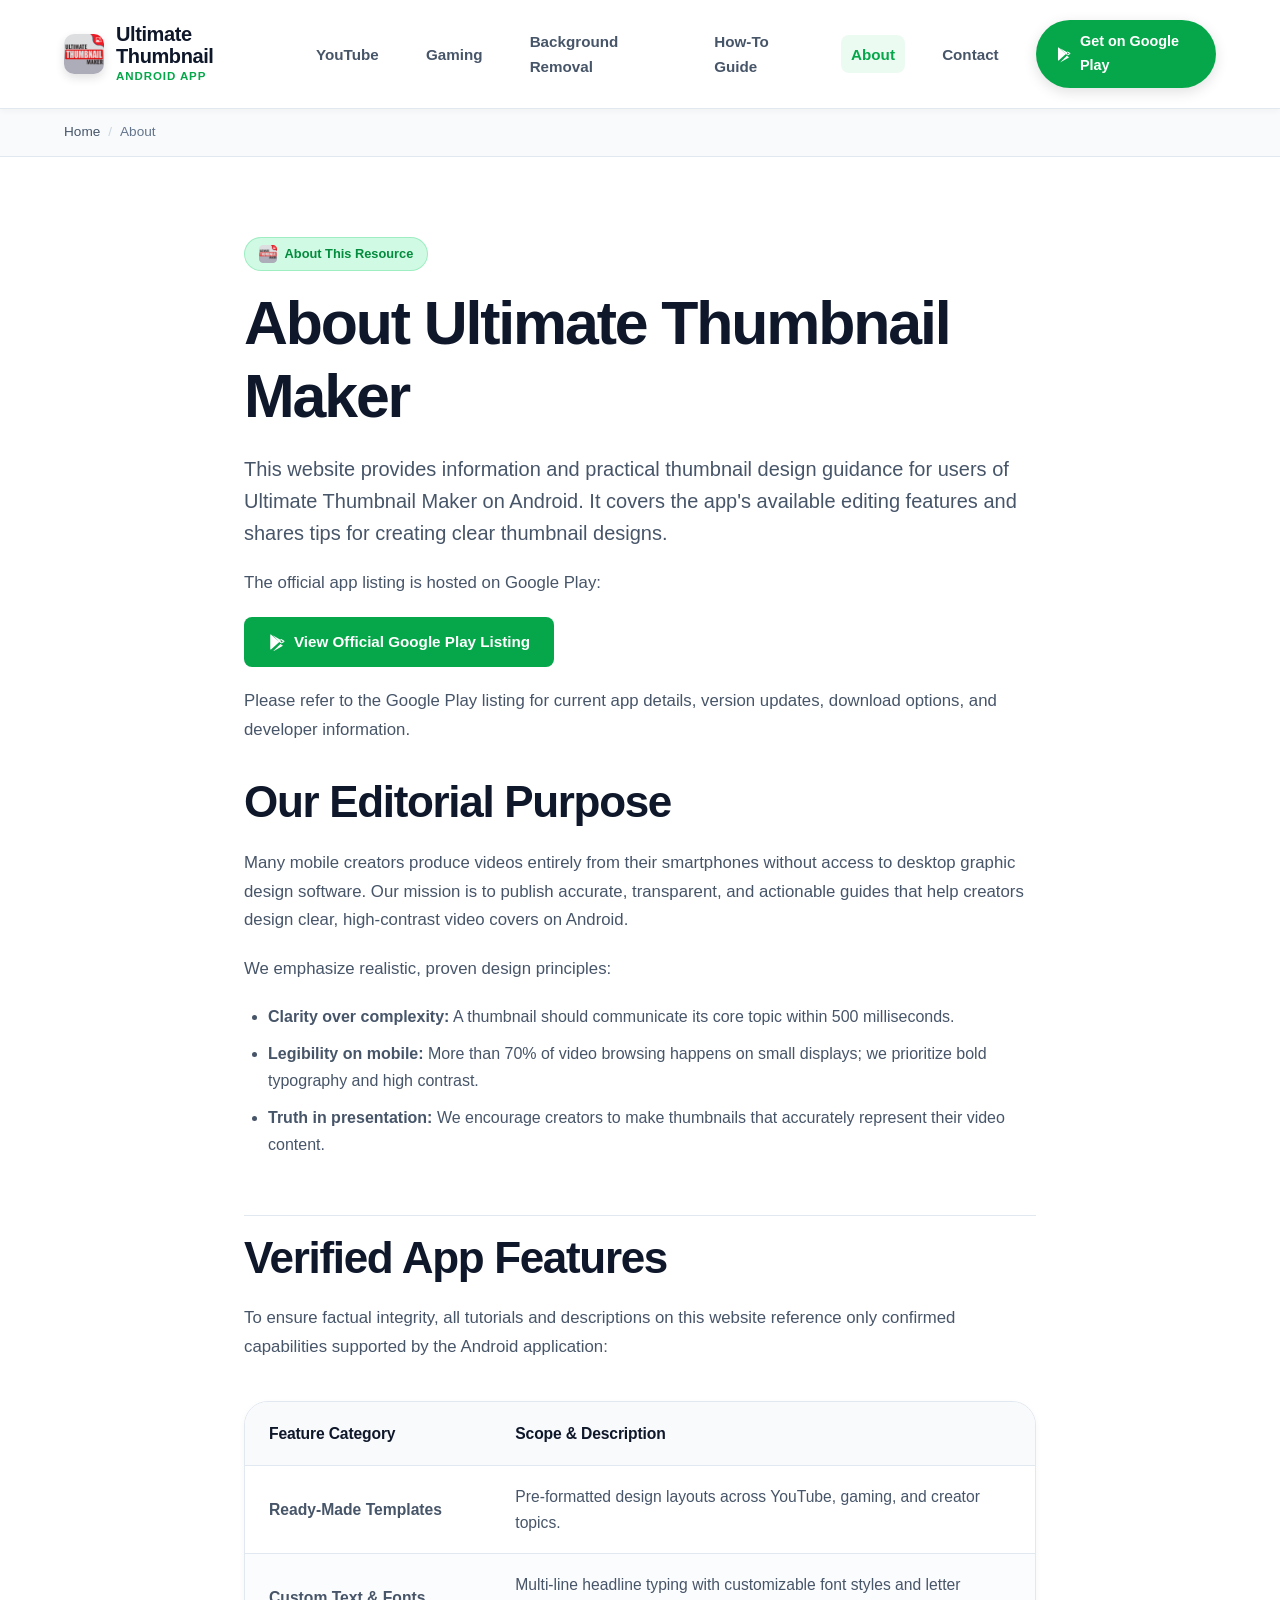
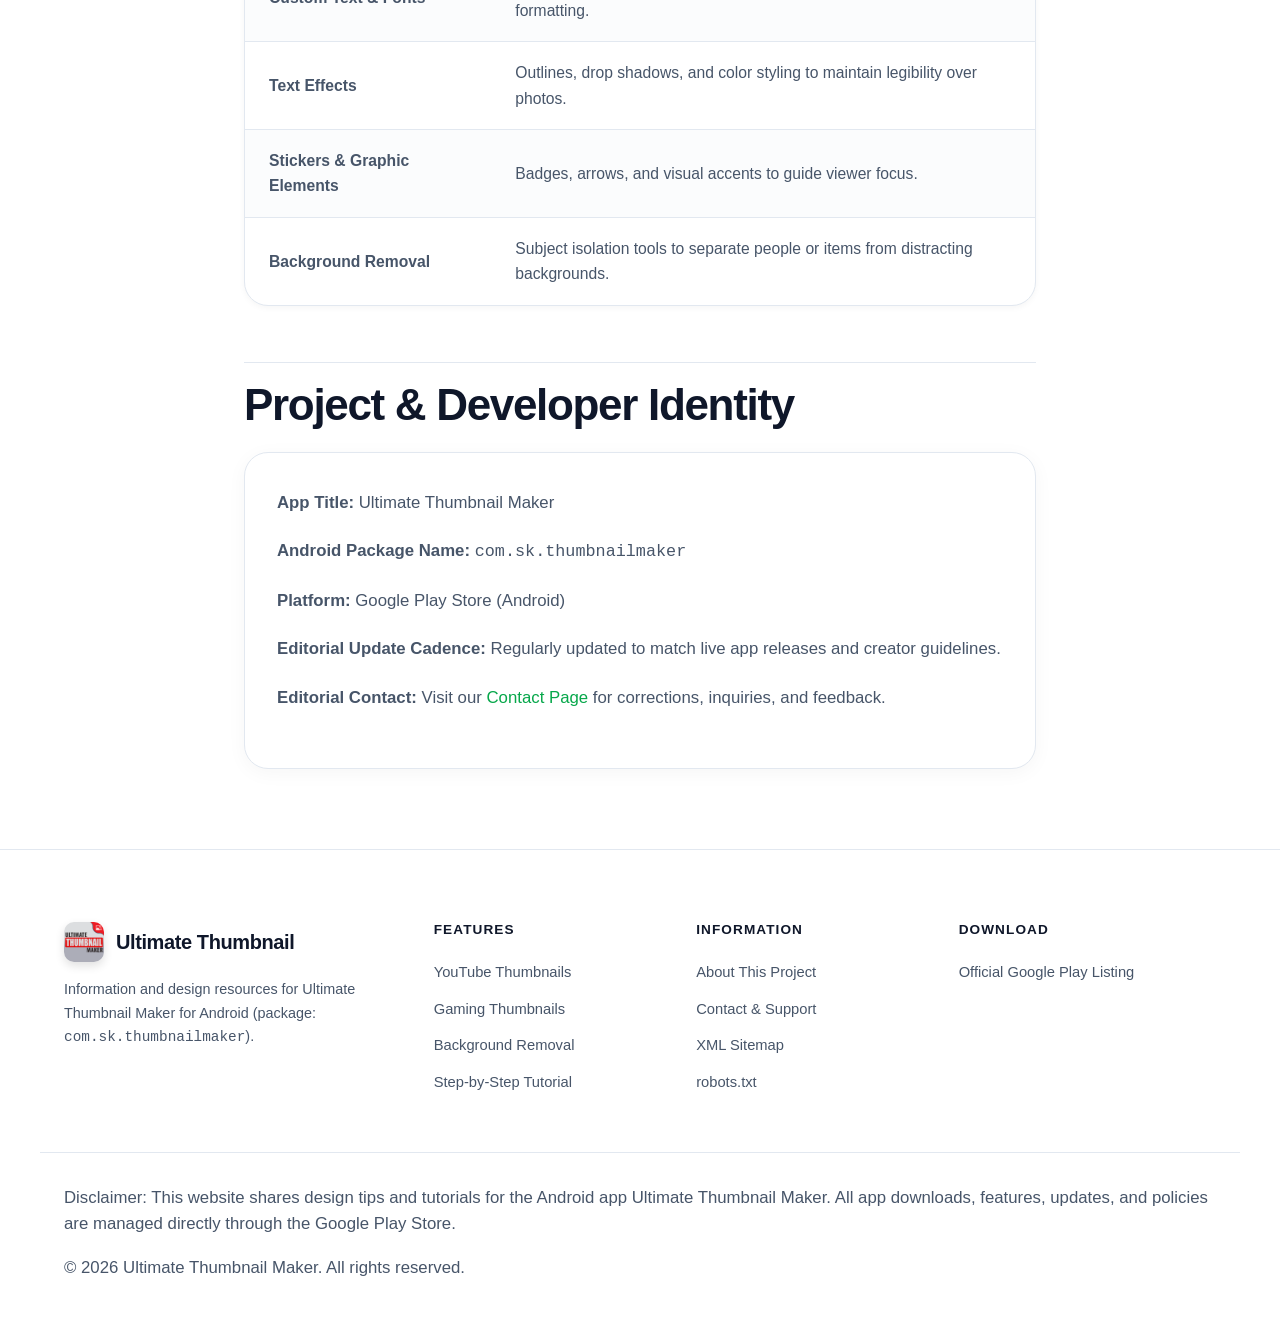
==== commit acac1d53: "feat: polish typography, card layouts, section headers and spacing across entire site" ====
--- a/about/index.html
+++ b/about/index.html
@@ -23,7 +23,7 @@
   
   <link rel="icon" type="image/png" href="/assets/images/favicon.png">
   <link rel="apple-touch-icon" href="/assets/images/app-icon.png">
-  <link rel="stylesheet" href="/assets/css/styles.css">
+  <link rel="stylesheet" href="/assets/css/styles.css?v=2026-v2">
 </head>
 <body>
   <a href="#main-content" class="skip-to-content">Skip to main content</a>
--- a/assets/css/styles.css
+++ b/assets/css/styles.css
@@ -1,52 +1,91 @@
 /* ==========================================================================
-   Ultimate Thumbnail Maker - Modern Creator-Tool Design System
+   Ultimate Thumbnail Maker - Ark7 Luxury Green Wave Design System
+   Inspired by Ark7 (https://ark7.com / Landingfolio mobile-app inspiration)
    Mobile-first, accessible (WCAG AA/AAA), ultra-fast, zero-framework CSS
    ========================================================================== */
 
-/* --- CSS Variables & Theme Tokens --- */
+/* --- Custom Creator Fonts --- */
+@font-face {
+  font-family: 'Bebas Neue';
+  src: url('/assets/fonts/BebasNeue Bold.ttf') format('truetype');
+  font-weight: 700;
+  font-style: normal;
+  font-display: swap;
+}
+
+@font-face {
+  font-family: 'The Bold Font';
+  src: url('/assets/fonts/theboldfont.ttf') format('truetype');
+  font-weight: 700;
+  font-style: normal;
+  font-display: swap;
+}
+
+/* --- Ark7 Design Tokens --- */
 :root {
-  --bg-primary: #070a13;
-  --bg-secondary: #0d1322;
-  --bg-card: rgba(16, 24, 40, 0.78);
-  --bg-card-hover: rgba(24, 34, 56, 0.88);
-  --bg-glass: rgba(11, 16, 28, 0.88);
-  
-  --border-subtle: rgba(255, 255, 255, 0.08);
-  --border-strong: rgba(255, 255, 255, 0.16);
-  --border-focus: #38bdf8;
-  
-  --text-primary: #f8fafc;
-  --text-secondary: #94a3b8;
-  --text-muted: #64748b;
-  --text-inverse: #070a13;
-  
-  --accent-primary: #6366f1;
-  --accent-primary-hover: #4f46e5;
-  --accent-cyan: #38bdf8;
-  --accent-violet: #8b5cf6;
-  --accent-amber: #f59e0b;
-  --accent-emerald: #10b981;
-  --accent-rose: #f43f5e;
-  --accent-gradient: linear-gradient(135deg, #6366f1 0%, #38bdf8 100%);
-  --accent-gradient-hover: linear-gradient(135deg, #4f46e5 0%, #0284c7 100%);
-  --gradient-cosmic: linear-gradient(135deg, #6366f1 0%, #a855f7 50%, #06b6d4 100%);
-  --accent-glow: rgba(99, 102, 241, 0.35);
-  
-  --font-sans: system-ui, -apple-system, BlinkMacSystemFont, "Segoe UI", Roboto, "Helvetica Neue", Arial, sans-serif;
+  /* Ark7 Signature Emerald Gradient */
+  --ark-green-light: #05C557;
+  --ark-green: #06A74A;
+  --ark-green-dark: #038C3D;
+  --ark-green-bg: linear-gradient(145deg, #05C557 0%, #06A74A 60%, #038C3D 100%);
+  --ark-green-subtle: #D1FAE5;
+  --ark-green-tint: rgba(5, 197, 87, 0.08);
+  --ark-lime: #C7F9CC;
+  
+  /* Neutral Palette */
+  --bg-primary: #FFFFFF;
+  --bg-secondary: #F8FAFC;
+  --bg-tertiary: #F1F5F9;
+  --bg-card: #FFFFFF;
+  --bg-glass: rgba(255, 255, 255, 0.96);
+  
+  /* Text */
+  --text-dark: #0F172A;
+  --text-body: #475569;
+  --text-muted: #64748B;
+  --text-light: #FFFFFF;
+  --text-light-subtle: rgba(255, 255, 255, 0.88);
+  --text-light-muted: rgba(255, 255, 255, 0.72);
+  
+  /* Borders */
+  --border-light: #E2E8F0;
+  --border-strong: #CBD5E1;
+  --border-focus: #05C557;
+  
+  /* Accents */
+  --accent-primary: #06A74A;
+  --accent-primary-hover: #038C3D;
+  --accent-red: #EF4444;
+  --accent-amber: #F59E0B;
+  --accent-indigo: #4F46E5;
+  --accent-cyan: #06B6D4;
+  
+  /* Typography */
+  --font-sans: -apple-system, BlinkMacSystemFont, "SF Pro Display", "Inter", "Segoe UI", Roboto, "Helvetica Neue", Arial, sans-serif;
+  --font-headline: 'Bebas Neue', system-ui, sans-serif;
   --font-mono: ui-monospace, SFMono-Regular, Menlo, Monaco, Consolas, monospace;
   
-  --container-max: 1140px;
+  /* Dimensions & Radii */
+  --container-max: 1200px;
   --radius-sm: 8px;
-  --radius-md: 12px;
-  --radius-lg: 18px;
+  --radius-md: 14px;
+  --radius-lg: 24px;
+  --radius-xl: 36px;
+  --radius-phone: 42px;
   --radius-full: 9999px;
   
-  --shadow-sm: 0 1px 2px rgba(0, 0, 0, 0.3);
-  --shadow-md: 0 4px 16px rgba(0, 0, 0, 0.4);
-  --shadow-lg: 0 16px 36px rgba(0, 0, 0, 0.6), 0 0 24px var(--accent-glow);
-  
+  /* Elevation Shadows */
+  --shadow-sm: 0 2px 6px rgba(0, 0, 0, 0.04);
+  --shadow-md: 0 10px 25px -5px rgba(15, 23, 42, 0.08), 0 4px 10px -2px rgba(15, 23, 42, 0.03);
+  --shadow-lg: 0 20px 45px -10px rgba(15, 23, 42, 0.12), 0 10px 20px -5px rgba(15, 23, 42, 0.04);
+  --shadow-phone: 0 35px 80px -15px rgba(0, 45, 18, 0.32), 0 15px 35px -5px rgba(15, 23, 42, 0.12);
+  --shadow-float: 0 15px 35px -5px rgba(0, 0, 0, 0.14), 0 5px 15px rgba(0, 0, 0, 0.06);
+  --shadow-card-hover: 0 25px 50px -12px rgba(6, 167, 74, 0.2);
+  
+  /* Transitions */
   --transition-fast: 0.15s ease;
   --transition-normal: 0.25s ease;
+  --transition-smooth: 0.4s cubic-bezier(0.16, 1, 0.3, 1);
 }
 
 /* --- Reset & Base --- */
@@ -59,7 +98,7 @@
 html {
   font-family: var(--font-sans);
   background-color: var(--bg-primary);
-  color: var(--text-primary);
+  color: var(--text-dark);
   line-height: 1.65;
   -webkit-text-size-adjust: 100%;
   scroll-behavior: smooth;
@@ -70,6 +109,7 @@
   display: flex;
   flex-direction: column;
   overflow-x: hidden;
+  background-color: var(--bg-primary);
 }
 
 img, picture, svg, video {
@@ -79,19 +119,19 @@
 }
 
 a {
-  color: var(--accent-cyan);
+  color: var(--accent-primary);
   text-decoration: none;
   transition: color var(--transition-fast);
 }
 
 a:hover {
-  color: #7dd3fc;
+  color: var(--accent-primary-hover);
   text-decoration: underline;
 }
 
 /* --- Keyboard Accessibility & Focus --- */
 :focus-visible {
-  outline: 2px solid var(--border-focus);
+  outline: 3px solid var(--border-focus);
   outline-offset: 3px;
   border-radius: var(--radius-sm);
 }
@@ -100,11 +140,11 @@
   position: absolute;
   top: -100px;
   left: 1rem;
-  background: var(--accent-primary);
-  color: #ffffff;
+  background: var(--text-dark);
+  color: #FFFFFF;
   padding: 0.75rem 1.25rem;
   z-index: 9999;
-  font-weight: 600;
+  font-weight: 700;
   border-radius: var(--radius-sm);
   transition: top var(--transition-fast);
 }
@@ -113,118 +153,98 @@
   top: 1rem;
 }
 
-/* --- Typography --- */
-h1, h2, h3, h4, h5, h6 {
-  color: var(--text-primary);
-  line-height: 1.25;
-  font-weight: 700;
-  letter-spacing: -0.02em;
-}
-
-h1 {
-  font-size: clamp(2rem, 5vw, 3.25rem);
-  margin-bottom: 1.25rem;
-}
-
-h2 {
-  font-size: clamp(1.5rem, 3.5vw, 2.25rem);
-  margin-top: 2.5rem;
-  margin-bottom: 1rem;
-}
-
-h3 {
-  font-size: clamp(1.2rem, 2.5vw, 1.5rem);
-  margin-top: 1.75rem;
-  margin-bottom: 0.75rem;
-}
-
-p {
-  color: var(--text-secondary);
-  margin-bottom: 1.25rem;
-  font-size: 1.05rem;
-}
-
-strong {
-  color: var(--text-primary);
-  font-weight: 600;
-}
-
-ul, ol {
-  color: var(--text-secondary);
-  margin-bottom: 1.5rem;
-  padding-left: 1.5rem;
-}
-
-li {
-  margin-bottom: 0.5rem;
-}
-
-/* --- Container & Layout --- */
+/* --- Container --- */
 .container {
   width: 100%;
   max-width: var(--container-max);
   margin-left: auto;
   margin-right: auto;
-  padding-left: 1.25rem;
-  padding-right: 1.25rem;
-}
-
-.section {
-  padding-top: 4rem;
-  padding-bottom: 4rem;
-}
-
-.section--alt {
-  background-color: var(--bg-secondary);
-  border-top: 1px solid var(--border-subtle);
-  border-bottom: 1px solid var(--border-subtle);
-}
-
-/* --- Header & Navigation --- */
+  padding-left: 1.5rem;
+  padding-right: 1.5rem;
+}
+
+/* --- Typography --- */
+h1, h2, h3, h4, h5, h6 {
+  color: var(--text-dark);
+  line-height: 1.2;
+  font-weight: 800;
+  letter-spacing: -0.025em;
+}
+
+h1 {
+  font-size: clamp(2.4rem, 5vw, 3.8rem);
+  font-weight: 900;
+  letter-spacing: -0.035em;
+  margin-bottom: 1.25rem;
+}
+
+h2 {
+  font-size: clamp(2rem, 3.8vw, 2.75rem);
+  font-weight: 800;
+  letter-spacing: -0.03em;
+  margin-bottom: 1rem;
+}
+
+h3 {
+  font-size: clamp(1.25rem, 2.2vw, 1.6rem);
+  font-weight: 700;
+  margin-bottom: 0.5rem;
+}
+
+p {
+  color: var(--text-body);
+  font-size: 1.05rem;
+  line-height: 1.7;
+  margin-bottom: 1.25rem;
+}
+
+.hero-lead {
+  font-size: clamp(1.1rem, 2vw, 1.25rem);
+  line-height: 1.6;
+  font-weight: 400;
+}
+
+/* ==========================================================================
+   Header & Navigation (Ark7 Integrated Green Header)
+   ========================================================================== */
 .site-header {
+  position: absolute;
+  top: 0;
+  left: 0;
+  right: 0;
+  z-index: 100;
+  padding: 1.25rem 0;
+  background: transparent;
+  transition: background-color var(--transition-fast), box-shadow var(--transition-fast);
+}
+
+body:not(:has(.ark-hero)) .site-header,
+.site-header--subpage {
   position: sticky;
-  top: 0;
-  z-index: 1000;
-  background-color: var(--bg-glass);
-  backdrop-filter: blur(12px);
-  -webkit-backdrop-filter: blur(12px);
-  border-bottom: 1px solid var(--border-subtle);
+  background: var(--bg-primary);
+  border-bottom: 1px solid var(--border-light);
+  box-shadow: var(--shadow-sm);
 }
 
 .nav-container {
   display: flex;
   align-items: center;
   justify-content: space-between;
-  height: 4.5rem;
+  gap: 1.5rem;
 }
 
 .brand {
   display: flex;
   align-items: center;
   gap: 0.75rem;
-  color: var(--text-primary);
-  font-weight: 700;
-  font-size: 1.15rem;
   text-decoration: none;
 }
 
-.brand:hover {
-  text-decoration: none;
-}
-
 .brand-icon {
-  width: 36px;
-  height: 36px;
-  border-radius: 9px;
-  flex-shrink: 0;
-  box-shadow: 0 2px 10px rgba(99, 102, 241, 0.35);
-  border: 1px solid rgba(255, 255, 255, 0.15);
-  transition: transform var(--transition-fast), box-shadow var(--transition-fast);
-}
-
-.brand:hover .brand-icon {
-  transform: scale(1.08) rotate(-2deg);
-  box-shadow: 0 4px 16px rgba(99, 102, 241, 0.6);
+  width: 40px;
+  height: 40px;
+  border-radius: 10px;
+  box-shadow: 0 4px 10px rgba(0, 0, 0, 0.12);
 }
 
 .brand-text {
@@ -233,341 +253,1664 @@
 }
 
 .brand-title {
-  font-size: 1rem;
-  font-weight: 700;
+  font-size: 1.25rem;
+  font-weight: 900;
+  color: var(--text-light);
+  letter-spacing: -0.02em;
   line-height: 1.1;
-  color: var(--text-primary);
+}
+
+body:not(:has(.ark-hero)) .brand-title,
+.site-header--subpage .brand-title {
+  color: var(--text-dark);
 }
 
 .brand-subtitle {
   font-size: 0.72rem;
-  color: var(--accent-cyan);
-  font-weight: 500;
-  letter-spacing: 0.05em;
+  font-weight: 600;
   text-transform: uppercase;
+  letter-spacing: 0.08em;
+  color: var(--text-light-subtle);
+}
+
+body:not(:has(.ark-hero)) .brand-subtitle,
+.site-header--subpage .brand-subtitle {
+  color: var(--accent-primary);
 }
 
 .nav-menu {
   display: flex;
   align-items: center;
-  gap: 1.25rem;
-  list-style: none;
-  margin: 0;
-  padding: 0;
+  gap: 1.75rem;
 }
 
 .nav-link {
-  color: var(--text-secondary);
-  font-weight: 500;
   font-size: 0.95rem;
-  padding: 0.5rem 0.25rem;
-  transition: color var(--transition-fast);
+  font-weight: 600;
+  color: var(--text-light-subtle);
   text-decoration: none;
-}
-
-.nav-link:hover,
-.nav-link.active {
-  color: var(--text-primary);
+  padding: 0.4rem 0.6rem;
+  border-radius: var(--radius-sm);
+  transition: color var(--transition-fast), background-color var(--transition-fast);
+}
+
+.nav-link:hover, .nav-link.active {
+  color: var(--text-light);
   text-decoration: none;
-}
-
-.nav-link.active {
-  color: var(--accent-cyan);
-  border-bottom: 2px solid var(--accent-cyan);
-}
-
+  background: rgba(255, 255, 255, 0.12);
+}
+
+body:not(:has(.ark-hero)) .nav-link,
+.site-header--subpage .nav-link {
+  color: var(--text-body);
+}
+
+body:not(:has(.ark-hero)) .nav-link:hover,
+body:not(:has(.ark-hero)) .nav-link.active,
+.site-header--subpage .nav-link:hover,
+.site-header--subpage .nav-link.active {
+  color: var(--accent-primary);
+  background: var(--ark-green-tint);
+}
+
+/* Nav CTA Button: Crisp White Pill on Green */
 .nav-cta-btn {
   display: inline-flex;
   align-items: center;
   gap: 0.5rem;
-  background: var(--accent-gradient);
-  color: #ffffff;
-  padding: 0.55rem 1rem;
+  background: #FFFFFF;
+  color: var(--ark-green-dark);
+  font-size: 0.9rem;
+  font-weight: 700;
+  padding: 0.65rem 1.25rem;
   border-radius: var(--radius-full);
-  font-size: 0.88rem;
-  font-weight: 600;
+  box-shadow: 0 4px 14px rgba(0, 0, 0, 0.12);
+  transition: transform var(--transition-fast), box-shadow var(--transition-fast), background-color var(--transition-fast);
   text-decoration: none;
-  transition: transform var(--transition-fast), box-shadow var(--transition-fast);
 }
 
 .nav-cta-btn:hover {
-  color: #ffffff;
+  transform: translateY(-2px);
+  box-shadow: 0 8px 20px rgba(0, 0, 0, 0.18);
+  color: var(--ark-green);
   text-decoration: none;
-  transform: translateY(-1px);
-  box-shadow: 0 4px 12px var(--accent-glow);
-}
-
-/* Mobile Menu Toggle */
+}
+
+body:not(:has(.ark-hero)) .nav-cta-btn,
+.site-header--subpage .nav-cta-btn {
+  background: var(--ark-green);
+  color: #FFFFFF;
+}
+
+body:not(:has(.ark-hero)) .nav-cta-btn:hover,
+.site-header--subpage .nav-cta-btn:hover {
+  background: var(--ark-green-dark);
+  color: #FFFFFF;
+}
+
 .mobile-toggle {
   display: none;
   background: transparent;
-  border: 1px solid var(--border-subtle);
-  color: var(--text-primary);
-  width: 42px;
-  height: 42px;
+  border: none;
+  color: var(--text-light);
+  cursor: pointer;
+  padding: 0.5rem;
   border-radius: var(--radius-sm);
-  cursor: pointer;
+}
+
+body:not(:has(.ark-hero)) .mobile-toggle,
+.site-header--subpage .mobile-toggle {
+  color: var(--text-dark);
+}
+
+/* ==========================================================================
+   Hero Section (Ark7 Vibrant Emerald Wave Canvas)
+   ========================================================================== */
+.ark-hero {
+  position: relative;
+  background: var(--ark-green-bg);
+  color: var(--text-light);
+  padding-top: 8rem;
+  padding-bottom: 6rem;
+  overflow: hidden;
+}
+
+/* Sweeping Sinusoidal Wireframe Mesh Curves */
+.ark-hero-mesh {
+  position: absolute;
+  top: 0;
+  left: 0;
+  width: 100%;
+  height: 100%;
+  background-image: url('/assets/images/ark-waves.svg');
+  background-position: center top;
+  background-size: cover;
+  background-repeat: no-repeat;
+  opacity: 0.35;
+  pointer-events: none;
+  z-index: 1;
+}
+
+.ark-hero-grid {
+  position: relative;
+  z-index: 2;
+  display: grid;
+  grid-template-columns: 1.1fr 1fr;
+  align-items: center;
+  gap: 3.5rem;
+}
+
+.ark-hero-content {
+  display: flex;
+  flex-direction: column;
+  align-items: flex-start;
+}
+
+.ark-hero-badge {
+  display: inline-flex;
+  align-items: center;
+  gap: 0.6rem;
+  background: rgba(255, 255, 255, 0.18);
+  border: 1px solid rgba(255, 255, 255, 0.3);
+  backdrop-filter: blur(8px);
+  color: #FFFFFF;
+  padding: 0.4rem 1rem;
+  border-radius: var(--radius-full);
+  font-size: 0.85rem;
+  font-weight: 700;
+  margin-bottom: 1.5rem;
+}
+
+.ark-hero-title {
+  color: #FFFFFF;
+  font-size: clamp(2.4rem, 4.8vw, 3.8rem);
+  font-weight: 900;
+  line-height: 1.15;
+  letter-spacing: -0.035em;
+  margin-bottom: 1.25rem;
+}
+
+.ark-hero-subhead {
+  color: var(--text-light-subtle);
+  font-size: clamp(1.15rem, 2vw, 1.35rem);
+  line-height: 1.55;
+  font-weight: 500;
+  margin-bottom: 1rem;
+}
+
+.ark-hero-desc {
+  color: var(--text-light-muted);
+  font-size: 1rem;
+  line-height: 1.65;
+  margin-bottom: 2rem;
+  max-width: 540px;
+}
+
+/* Ark7 Hero Action: Crisp White Card Button */
+.ark-hero-actions {
+  display: flex;
+  align-items: center;
+  flex-wrap: wrap;
+  gap: 1.25rem;
+  margin-bottom: 2rem;
+}
+
+.ark-hero-btn {
+  display: inline-flex;
+  align-items: center;
+  gap: 0.85rem;
+  background: #FFFFFF;
+  color: var(--ark-green-dark);
+  padding: 0.85rem 1.75rem;
+  border-radius: var(--radius-md);
+  box-shadow: 0 12px 30px rgba(0, 0, 0, 0.18);
+  font-weight: 800;
+  font-size: 1.05rem;
+  transition: transform var(--transition-fast), box-shadow var(--transition-fast);
+  text-decoration: none;
+}
+
+.ark-hero-btn:hover {
+  transform: translateY(-3px);
+  box-shadow: 0 18px 40px rgba(0, 0, 0, 0.24);
+  color: var(--ark-green);
+  text-decoration: none;
+}
+
+.ark-hero-btn-secondary {
+  display: inline-flex;
+  align-items: center;
+  gap: 0.5rem;
+  background: rgba(255, 255, 255, 0.14);
+  color: #FFFFFF;
+  border: 1px solid rgba(255, 255, 255, 0.35);
+  backdrop-filter: blur(8px);
+  padding: 0.85rem 1.5rem;
+  border-radius: var(--radius-md);
+  font-weight: 700;
+  font-size: 1rem;
+  transition: background-color var(--transition-fast), transform var(--transition-fast);
+  text-decoration: none;
+}
+
+.ark-hero-btn-secondary:hover {
+  background: rgba(255, 255, 255, 0.25);
+  transform: translateY(-2px);
+  color: #FFFFFF;
+  text-decoration: none;
+}
+
+.ark-hero-trust {
+  display: flex;
+  align-items: center;
+  gap: 0.75rem;
+  font-size: 0.9rem;
+  color: var(--text-light-subtle);
+  font-weight: 600;
+}
+
+.ark-hero-stars {
+  color: #FFD600;
+  letter-spacing: 2px;
+}
+
+/* ==========================================================================
+   Dual Overlapping Phone Mockup (Ark7 Signature Architecture)
+   ========================================================================== */
+.ark-mockup-duo {
+  position: relative;
+  display: flex;
   align-items: center;
   justify-content: center;
-  padding: 0;
-}
-
-.mobile-toggle:hover {
-  background: var(--bg-card);
-}
-
-/* --- Hero Section --- */
-.hero {
-  padding: 4.5rem 0 3.5rem;
+  min-height: 720px;
+}
+
+/* Samsung Galaxy S24 Ultra-Slim Bezel Chassis (Locked 9:19 Smartphone Ratio) */
+.ark-phone {
+  background: #18171E;
+  border-radius: 36px;
+  padding: 4px;
+  box-shadow: 
+    0 0 0 1px rgba(255, 255, 255, 0.15) inset,
+    0 0 0 1px rgba(0, 0, 0, 0.4),
+    0 35px 85px -15px rgba(0, 0, 0, 0.6),
+    0 15px 35px -5px rgba(0, 0, 0, 0.35);
+  border: 2px solid #2B2A34;
+  position: relative;
+  transition: transform var(--transition-smooth);
+  display: flex;
+  flex-direction: column;
+  overflow: hidden;
+}
+
+.ark-phone-screen {
+  background: #212029;
+  border-radius: 30px;
+  overflow: hidden;
+  display: flex;
+  flex-direction: column;
+  width: 100%;
+  height: 100%;
+  position: relative;
+}
+
+.ark-phone-screen img {
+  width: 100%;
+  height: 100%;
+  object-fit: cover;
+  object-position: top center;
+  display: block;
+}
+
+/* Back Phone: Slightly recessed, tilted left */
+.ark-phone--back {
+  position: absolute;
+  left: 10px;
+  top: 35px;
+  width: 290px;
+  height: 612px; /* Exact 9:19 aspect ratio */
+  transform: rotate(-7deg) scale(0.92);
+  z-index: 1;
+  opacity: 0.96;
+  filter: drop-shadow(0 25px 50px rgba(0, 0, 0, 0.5));
+}
+
+/* Front Phone: Elevated forward with rich UI */
+.ark-phone--front {
+  position: relative;
+  left: 70px;
+  width: 320px;
+  height: 676px; /* Exact 9:19 aspect ratio */
+  z-index: 2;
+  box-shadow: 
+    0 0 0 1px rgba(255, 255, 255, 0.2) inset,
+    0 40px 90px -15px rgba(0, 0, 0, 0.7),
+    0 15px 35px rgba(0, 0, 0, 0.4);
+}
+
+/* Wave Divider (Seamless Transition) */
+.ark-wave-divider {
+  position: absolute;
+  bottom: -1px;
+  left: 0;
+  width: 100%;
+  overflow: hidden;
+  line-height: 0;
+  z-index: 3;
+}
+
+.ark-wave-divider svg {
+  display: block;
+  width: calc(100% + 1.3px);
+  height: 70px;
+}
+
+.ark-wave-divider path {
+  fill: var(--bg-primary);
+}
+
+.ark-wave-divider--to-green path {
+  fill: var(--ark-green);
+}
+
+/* ==========================================================================
+   Section 2: "Explore" (Ark7 Style: Phone + Lime Circle + Floating Pins)
+   ========================================================================== */
+.ark-section-explore {
+  padding: 6rem 0;
+  background: var(--bg-primary);
+  position: relative;
+}
+
+.ark-story-grid {
+  display: grid;
+  grid-template-columns: 1fr 1fr;
+  align-items: center;
+  gap: 4.5rem;
+}
+
+.ark-story-grid--reverse {
+  grid-template-columns: 1fr 1fr;
+}
+
+.ark-story-media-wrap {
+  position: relative;
+  display: flex;
+  align-items: center;
+  justify-content: center;
+  min-height: 720px;
+}
+
+/* Soft Decorative Lime Circle */
+.ark-decor-circle {
+  position: absolute;
+  width: 440px;
+  height: 440px;
+  border-radius: 50%;
+  background: linear-gradient(135deg, var(--ark-lime) 0%, var(--ark-green-subtle) 100%);
+  opacity: 0.85;
+  z-index: 0;
+  animation: pulseSubtle 6s ease-in-out infinite alternate;
+}
+
+@keyframes pulseSubtle {
+  0% { transform: scale(0.96); }
+  100% { transform: scale(1.04); }
+}
+
+/* Single Showcase Phone (Exact 9:19 Ratio - Samsung Galaxy S24) */
+.ark-showcase-phone {
+  position: relative;
+  z-index: 2;
+  width: 310px;
+  height: 654px; /* Exact 9:19 aspect ratio (310 * 19 / 9) */
+  box-shadow: 
+    0 0 0 1px rgba(255, 255, 255, 0.2) inset,
+    0 40px 90px -15px rgba(0, 0, 0, 0.65), 
+    0 15px 35px rgba(0, 0, 0, 0.35);
+}
+
+/* Floating Pins Around Phone */
+.ark-floating-pin {
+  position: absolute;
+  background: #FFFFFF;
+  padding: 0.5rem 1rem;
+  border-radius: var(--radius-full);
+  box-shadow: var(--shadow-float);
+  display: flex;
+  align-items: center;
+  gap: 0.5rem;
+  font-size: 0.82rem;
+  font-weight: 700;
+  color: var(--text-dark);
+  z-index: 3;
+  border: 1px solid rgba(0, 0, 0, 0.05);
+}
+
+.ark-pin-1 {
+  top: 15%;
+  left: -20px;
+  animation: floatPin 4s ease-in-out infinite;
+}
+
+.ark-pin-2 {
+  bottom: 25%;
+  left: -10px;
+  animation: floatPin 5s ease-in-out infinite 1s;
+}
+
+.ark-pin-3 {
+  bottom: 15%;
+  right: -20px;
+  animation: floatPin 4.5s ease-in-out infinite 0.5s;
+}
+
+@keyframes floatPin {
+  0%, 100% { transform: translateY(0); }
+  50% { transform: translateY(-8px); }
+}
+
+.ark-pin-icon {
+  width: 22px;
+  height: 22px;
+  border-radius: 50%;
+  background: var(--ark-green-subtle);
+  color: var(--ark-green-dark);
+  display: flex;
+  align-items: center;
+  justify-content: center;
+  font-size: 0.75rem;
+}
+
+/* Story Content Text */
+.ark-story-content {
+  display: flex;
+  flex-direction: column;
+  align-items: flex-start;
+}
+
+.ark-kicker-badge {
+  display: inline-flex;
+  align-items: center;
+  gap: 0.5rem;
+  font-size: 0.8rem;
+  font-weight: 800;
+  text-transform: uppercase;
+  letter-spacing: 0.08em;
+  color: var(--ark-green-dark);
+  background: var(--ark-green-subtle);
+  padding: 0.35rem 0.85rem;
+  border-radius: var(--radius-full);
+  margin-bottom: 1.25rem;
+}
+
+.ark-story-title {
+  font-size: clamp(2.2rem, 3.8vw, 3rem);
+  font-weight: 900;
+  letter-spacing: -0.03em;
+  color: var(--text-dark);
+  margin-bottom: 1.25rem;
+}
+
+.ark-story-desc {
+  font-size: 1.1rem;
+  color: var(--text-body);
+  line-height: 1.7;
+  margin-bottom: 2rem;
+}
+
+.ark-feature-bullets {
+  list-style: none;
+  display: flex;
+  flex-direction: column;
+  gap: 1rem;
+  margin-bottom: 2rem;
+}
+
+.ark-bullet-item {
+  display: flex;
+  align-items: flex-start;
+  gap: 0.85rem;
+}
+
+.ark-bullet-check {
+  width: 24px;
+  height: 24px;
+  border-radius: 50%;
+  background: var(--ark-green-subtle);
+  color: var(--ark-green-dark);
+  display: flex;
+  align-items: center;
+  justify-content: center;
+  font-weight: 900;
+  font-size: 0.85rem;
+  flex-shrink: 0;
+  margin-top: 2px;
+}
+
+.ark-bullet-text {
+  font-size: 1rem;
+  color: var(--text-dark);
+  line-height: 1.5;
+}
+
+.ark-bullet-text strong {
+  color: var(--text-dark);
+}
+
+.ark-text-link {
+  display: inline-flex;
+  align-items: center;
+  gap: 0.5rem;
+  color: var(--ark-green-dark);
+  font-weight: 800;
+  font-size: 1.05rem;
+  text-decoration: none;
+  transition: gap var(--transition-fast), color var(--transition-fast);
+}
+
+.ark-text-link:hover {
+  color: var(--ark-green);
+  gap: 0.75rem;
+  text-decoration: underline;
+}
+
+/* ==========================================================================
+   Section 3: "Customize" (Ark7 Style: Studio Features)
+   ========================================================================== */
+.ark-section-customize {
+  padding: 6rem 0;
+  background: var(--bg-secondary);
+  border-top: 1px solid var(--border-light);
+  border-bottom: 1px solid var(--border-light);
+  position: relative;
+}
+
+/* Floating Micro Tool Badges */
+.ark-tool-badge {
+  position: absolute;
+  background: #FFFFFF;
+  border-radius: var(--radius-md);
+  padding: 0.75rem 1rem;
+  box-shadow: var(--shadow-float);
+  display: flex;
+  align-items: center;
+  gap: 0.75rem;
+  z-index: 3;
+  border: 1px solid var(--border-light);
+}
+
+.ark-tool-badge-1 {
+  top: 10%;
+  right: -25px;
+  animation: floatPin 4.2s ease-in-out infinite 0.3s;
+}
+
+.ark-tool-badge-2 {
+  bottom: 20%;
+  left: -20px;
+  animation: floatPin 4.8s ease-in-out infinite 1.2s;
+}
+
+.ark-tool-badge-title {
+  font-size: 0.82rem;
+  font-weight: 800;
+  color: var(--text-dark);
+}
+
+.ark-tool-badge-sub {
+  font-size: 0.7rem;
+  color: var(--text-muted);
+}
+
+/* ==========================================================================
+   Section 4: "1-Tap Cutout" (Ark7 Vibrant Green Wave Section)
+   ========================================================================== */
+.ark-section-cutout {
+  padding: 6rem 0;
+  background: var(--ark-green-bg);
+  color: #FFFFFF;
   position: relative;
   overflow: hidden;
 }
 
-.hero::before {
-  content: "";
+.ark-section-cutout .ark-hero-mesh {
+  opacity: 0.3;
+}
+
+.ark-section-cutout .ark-kicker-badge {
+  background: rgba(255, 255, 255, 0.2);
+  color: #FFFFFF;
+  border: 1px solid rgba(255, 255, 255, 0.3);
+}
+
+.ark-section-cutout .ark-story-title {
+  color: #FFFFFF;
+}
+
+.ark-section-cutout .ark-story-desc {
+  color: var(--text-light-subtle);
+}
+
+.ark-section-cutout .ark-bullet-check {
+  background: rgba(255, 255, 255, 0.25);
+  color: #FFFFFF;
+}
+
+.ark-section-cutout .ark-bullet-text {
+  color: #FFFFFF;
+}
+
+.ark-section-cutout .ark-bullet-text strong {
+  color: #FFFFFF;
+}
+
+.ark-section-cutout .ark-hero-btn {
+  background: #FFFFFF;
+  color: var(--ark-green-dark);
+}
+
+/* Floating Modal Dialog on Cutout Phone (Ark7 Style) - Fully Interactive & Working */
+.ark-cutout-modal-card {
   position: absolute;
-  top: -150px;
-  right: -100px;
-  width: 500px;
-  height: 500px;
-  background: radial-gradient(circle, var(--accent-glow) 0%, transparent 70%);
+  bottom: -20px;
+  left: -35px;
+  width: 320px;
+  max-width: 90vw;
+  background: rgba(255, 255, 255, 0.98);
+  backdrop-filter: blur(16px);
+  border-radius: var(--radius-lg);
+  padding: 1.15rem 1.25rem;
+  box-shadow: 0 24px 60px rgba(0, 0, 0, 0.25);
+  z-index: 5;
+  color: var(--text-dark);
+  border: 1px solid rgba(255, 255, 255, 0.6);
+  transition: transform 0.25s ease, box-shadow 0.25s ease;
+}
+
+.ark-cutout-modal-card:hover {
+  transform: translateY(-4px);
+  box-shadow: 0 30px 70px rgba(0, 0, 0, 0.28);
+}
+
+.ark-modal-title-row {
+  display: flex;
+  justify-content: space-between;
+  align-items: center;
+  margin-bottom: 0.75rem;
+}
+
+.ark-modal-title {
+  font-size: 0.85rem;
+  font-weight: 800;
+  color: var(--text-dark);
+}
+
+.ark-modal-badge {
+  font-size: 0.7rem;
+  font-weight: 800;
+  background: var(--ark-green-subtle);
+  color: var(--ark-green-dark);
+  padding: 2px 8px;
+  border-radius: var(--radius-full);
+  transition: all 0.2s ease;
+}
+
+.ark-modal-slider-bar {
+  display: flex;
+  flex-direction: column;
+  background: var(--bg-tertiary);
+  padding: 0.6rem 0.75rem;
+  border-radius: var(--radius-sm);
+  margin-bottom: 0.75rem;
+}
+
+.ark-slider-label-row {
+  display: flex;
+  justify-content: space-between;
+  align-items: center;
+  width: 100%;
+  margin-bottom: 0.35rem;
+}
+
+.ark-slider-label {
+  font-size: 0.72rem;
+  font-weight: 700;
+  color: var(--text-muted);
+  text-transform: uppercase;
+  letter-spacing: 0.04em;
+}
+
+.ark-slider-val {
+  font-size: 0.85rem;
+  font-weight: 800;
+  color: var(--ark-green);
+}
+
+.ark-cutout-range-input {
+  width: 100%;
+  height: 6px;
+  border-radius: 3px;
+  background: linear-gradient(to right, var(--ark-green) 0%, var(--ark-green) 70%, #CBD5E1 70%, #CBD5E1 100%);
+  outline: none;
+  cursor: pointer;
+  -webkit-appearance: none;
+  appearance: none;
+}
+
+.ark-cutout-range-input::-webkit-slider-thumb {
+  -webkit-appearance: none;
+  appearance: none;
+  width: 18px;
+  height: 18px;
+  border-radius: 50%;
+  background: #FFFFFF;
+  border: 3px solid var(--ark-green);
+  cursor: pointer;
+  box-shadow: 0 2px 6px rgba(0, 0, 0, 0.25);
+  transition: transform 0.15s ease;
+}
+
+.ark-cutout-range-input::-webkit-slider-thumb:hover {
+  transform: scale(1.15);
+}
+
+.ark-modal-modes-row {
+  display: flex;
+  gap: 0.35rem;
+}
+
+.ark-mode-pill {
+  flex: 1;
+  text-align: center;
+  font-size: 0.7rem;
+  font-weight: 700;
+  padding: 0.4rem 0.2rem;
+  border-radius: var(--radius-sm);
+  background: var(--bg-secondary);
+  color: var(--text-muted);
+  border: 1px solid var(--border-light);
+  cursor: pointer;
+  transition: all 0.2s ease;
+}
+
+.ark-mode-pill:hover {
+  background: #EBF8F2;
+  color: var(--ark-green-dark);
+  border-color: var(--ark-green);
+}
+
+.ark-mode-pill.is-active {
+  background: var(--ark-green);
+  color: #FFFFFF;
+  border-color: var(--ark-green);
+  box-shadow: 0 2px 8px rgba(16, 185, 129, 0.35);
+}
+
+.ark-cutout-mode-info {
+  margin-top: 0.65rem;
+  font-size: 0.72rem;
+  color: var(--text-dark);
+  background: #F8FAFC;
+  border: 1px solid var(--border-light);
+  border-radius: var(--radius-sm);
+  padding: 0.4rem 0.6rem;
+  line-height: 1.35;
+  transition: all 0.25s ease;
+}
+
+/* ==========================================================================
+   Section 5: "Export in Full HD" (Ark7 Clean Minimal Architecture)
+   ========================================================================== */
+.ark-section-export {
+  padding: 5.5rem 0;
+  background: var(--bg-primary);
+  position: relative;
+  overflow: hidden;
+}
+
+.ark-export-pills {
+  display: flex;
+  flex-wrap: wrap;
+  gap: 0.6rem;
+  margin: 1.5rem 0 1.75rem;
+}
+
+.ark-pill-item {
+  display: inline-flex;
+  align-items: center;
+  gap: 0.45rem;
+  background: rgba(14, 172, 255, 0.08);
+  border: 1px solid rgba(14, 172, 255, 0.22);
+  color: var(--text-dark);
+  font-size: 0.85rem;
+  font-weight: 700;
+  padding: 0.45rem 0.95rem;
+  border-radius: var(--radius-full);
+}
+
+.ark-pill-check {
+  color: #0EACFF;
+  font-weight: 900;
+}
+
+.ark-export-cta-row {
+  display: flex;
+  align-items: center;
+  gap: 1.5rem;
+  margin-top: 1.25rem;
+  flex-wrap: wrap;
+}
+
+/* Minimalist HD Gallery Card */
+.ark-hd-gallery-card {
+  background: #FFFFFF;
+  border-radius: var(--radius-xl);
+  padding: 1.25rem;
+  box-shadow: 0 20px 48px rgba(15, 23, 42, 0.08), 0 4px 12px rgba(15, 23, 42, 0.04);
+  border: 1px solid rgba(0, 0, 0, 0.07);
+  width: 100%;
+  max-width: 580px;
+  margin: 0 auto;
+  transition: transform 0.3s ease, box-shadow 0.3s ease;
+}
+
+.ark-hd-gallery-card:hover {
+  box-shadow: 0 24px 56px rgba(15, 23, 42, 0.12);
+}
+
+/* Category Filter Tabs */
+.ark-gallery-tabs {
+  display: flex;
+  gap: 0.4rem;
+  overflow-x: auto;
+  padding-bottom: 0.35rem;
+  scrollbar-width: none;
+  -ms-overflow-style: none;
+}
+.ark-gallery-tabs::-webkit-scrollbar {
+  display: none;
+}
+
+.ark-tab-btn {
+  appearance: none;
+  -webkit-appearance: none;
+  background: var(--bg-tertiary);
+  border: 1px solid transparent;
+  color: var(--text-muted);
+  font-size: 0.78rem;
+  font-weight: 700;
+  padding: 0.4rem 0.85rem;
+  border-radius: var(--radius-full);
+  cursor: pointer;
+  white-space: nowrap;
+  outline: none;
+  transition: all 0.2s ease;
+}
+
+.ark-tab-btn:hover {
+  color: var(--text-dark);
+  background: rgba(14, 172, 255, 0.1);
+  border-color: rgba(14, 172, 255, 0.2);
+}
+
+.ark-tab-btn.is-active {
+  background: #0EACFF;
+  color: #FFFFFF;
+  border-color: #0EACFF;
+  box-shadow: 0 2px 8px rgba(14, 172, 255, 0.32);
+}
+
+/* 16:9 HD Display Stage */
+.ark-gallery-stage {
+  position: relative;
+  width: 100%;
+  aspect-ratio: 16 / 9;
+  border-radius: var(--radius-md);
+  overflow: hidden;
+  background: #0B0E14;
+  margin: 0.75rem 0;
+  box-shadow: inset 0 0 0 1px rgba(255, 255, 255, 0.05);
+}
+
+.ark-gallery-stage img {
+  width: 100%;
+  height: 100%;
+  object-fit: cover;
+  display: block;
+  transition: opacity 0.2s ease, transform 0.25s ease;
+}
+
+.ark-stage-badge {
+  position: absolute;
+  top: 10px;
+  right: 10px;
+  background: rgba(15, 23, 42, 0.8);
+  backdrop-filter: blur(8px);
+  -webkit-backdrop-filter: blur(8px);
+  color: #FFFFFF;
+  font-size: 0.72rem;
+  font-weight: 800;
+  padding: 4px 10px;
+  border-radius: 6px;
+  letter-spacing: 0.02em;
   pointer-events: none;
-  z-index: 0;
-}
-
-.hero-grid {
+  box-shadow: 0 2px 8px rgba(0, 0, 0, 0.3);
+}
+
+/* Clean Mini Strip */
+.ark-gallery-strip {
   display: grid;
-  grid-template-columns: 1.15fr 0.85fr;
-  gap: 3rem;
-  align-items: center;
-  position: relative;
-  z-index: 1;
-}
-
-.hero-content {
-  max-width: 620px;
-}
-
-.badge-pill {
-  display: inline-flex;
-  align-items: center;
+  grid-template-columns: repeat(6, 1fr);
   gap: 0.5rem;
-  background-color: var(--bg-card);
-  border: 1px solid var(--border-subtle);
-  padding: 0.35rem 0.85rem;
-  border-radius: var(--radius-full);
-  font-size: 0.82rem;
-  font-weight: 600;
-  color: var(--accent-cyan);
-  margin-bottom: 1.25rem;
-}
-
-.badge-pill--accent {
-  background: rgba(99, 102, 241, 0.15);
-  border-color: rgba(99, 102, 241, 0.4);
-}
-
-.hero-lead {
-  font-size: 1.2rem;
-  color: var(--text-secondary);
-  margin-bottom: 2rem;
-  line-height: 1.6;
-}
-
-.hero-actions {
-  display: flex;
-  flex-wrap: wrap;
-  gap: 1rem;
-  align-items: center;
-  margin-bottom: 1.75rem;
-}
-
-.meta-details {
-  display: flex;
-  flex-wrap: wrap;
+}
+
+.ark-strip-item {
+  appearance: none;
+  -webkit-appearance: none;
+  border: 2px solid transparent;
+  background: transparent;
+  padding: 0;
+  margin: 0;
+  border-radius: 8px;
+  overflow: hidden;
+  cursor: pointer;
+  aspect-ratio: 16 / 9;
+  display: block;
+  outline: none;
+  transition: transform 0.2s ease, border-color 0.2s ease, box-shadow 0.2s ease;
+}
+
+.ark-strip-item:hover {
+  transform: translateY(-2px);
+  border-color: rgba(14, 172, 255, 0.5);
+}
+
+.ark-strip-item.is-active {
+  border-color: #0EACFF;
+  box-shadow: 0 0 0 2px rgba(14, 172, 255, 0.4);
+}
+
+.ark-strip-item img {
+  width: 100%;
+  height: 100%;
+  object-fit: cover;
+  display: block;
+  border-radius: 6px;
+}
+
+@media (max-width: 600px) {
+  .ark-gallery-strip {
+    grid-template-columns: repeat(3, 1fr);
+  }
+}
+
+/* ==========================================================================
+   Interactive Studio Sandbox Section
+   ========================================================================== */
+.studio-section {
+  padding: 6rem 0;
+  background: var(--bg-secondary);
+  border-top: 1px solid var(--border-light);
+}
+
+.studio-grid {
+  display: grid;
+  grid-template-columns: 1fr 1.35fr;
+  gap: 2.5rem;
+  margin-top: 2.5rem;
+}
+
+.studio-controls {
+  background: #FFFFFF;
+  border-radius: var(--radius-lg);
+  padding: 2rem;
+  box-shadow: var(--shadow-md);
+  border: 1px solid var(--border-light);
+  display: flex;
+  flex-direction: column;
   gap: 1.5rem;
+}
+
+.studio-control-group {
+  display: flex;
+  flex-direction: column;
+}
+
+.studio-control-label {
+  display: block;
   font-size: 0.85rem;
+  font-weight: 800;
+  text-transform: uppercase;
+  letter-spacing: 0.05em;
   color: var(--text-muted);
-}
-
-.meta-item {
-  display: inline-flex;
-  align-items: center;
-  gap: 0.4rem;
-}
-
-.meta-item svg {
-  color: var(--accent-emerald);
-}
-
-/* --- Buttons --- */
-.btn {
-  display: inline-flex;
+  margin-bottom: 0.6rem;
+}
+
+.studio-tabs {
+  display: grid;
+  grid-template-columns: 1fr 1fr;
+  gap: 0.5rem;
+}
+
+.studio-tab-btn {
+  padding: 0.75rem 0.85rem;
+  border-radius: var(--radius-sm);
+  background: var(--bg-tertiary);
+  border: 1px solid var(--border-light);
+  color: var(--text-dark);
+  font-size: 0.85rem;
+  font-weight: 700;
+  cursor: pointer;
+  transition: all var(--transition-fast);
+  display: flex;
+  align-items: center;
+  gap: 0.5rem;
+}
+
+.studio-tab-btn:hover {
+  background: var(--border-light);
+}
+
+.studio-tab-btn.is-active {
+  background: var(--ark-green);
+  color: #FFFFFF;
+  border-color: var(--ark-green);
+  box-shadow: 0 4px 12px rgba(6, 167, 74, 0.25);
+}
+
+.studio-input {
+  width: 100%;
+  padding: 0.85rem 1rem;
+  border: 2px solid var(--border-light);
+  border-radius: var(--radius-sm);
+  font-size: 1rem;
+  font-weight: 700;
+  color: var(--text-dark);
+  font-family: inherit;
+  transition: border-color var(--transition-fast);
+}
+
+.studio-input:focus {
+  border-color: var(--ark-green);
+  outline: none;
+}
+
+.studio-style-pills {
+  display: flex;
+  gap: 0.5rem;
+}
+
+.studio-pill-btn {
+  flex: 1;
+  padding: 0.6rem 0.5rem;
+  border-radius: var(--radius-sm);
+  background: var(--bg-tertiary);
+  border: 1px solid var(--border-light);
+  color: var(--text-dark);
+  font-size: 0.8rem;
+  font-weight: 700;
+  cursor: pointer;
+  transition: all var(--transition-fast);
+}
+
+.studio-pill-btn.is-active {
+  background: var(--text-dark);
+  color: #FFFFFF;
+}
+
+.studio-toggle-3d {
+  display: flex;
   align-items: center;
   justify-content: center;
   gap: 0.6rem;
-  padding: 0.85rem 1.6rem;
-  font-size: 1rem;
+  padding: 0.85rem;
+  border-radius: var(--radius-sm);
+  background: var(--ark-green-subtle);
+  color: var(--ark-green-dark);
+  border: 1px solid rgba(6, 167, 74, 0.3);
+  font-weight: 800;
+  font-size: 0.95rem;
+  cursor: pointer;
+  transition: all var(--transition-fast);
+}
+
+.studio-toggle-3d:hover {
+  background: var(--ark-green);
+  color: #FFFFFF;
+}
+
+.studio-stage {
+  display: flex;
+  align-items: center;
+  justify-content: center;
+  perspective: 1200px;
+}
+
+.studio-canvas {
+  width: 100%;
+  aspect-ratio: 16 / 9;
+  background: #000000;
+  border-radius: var(--radius-md);
+  position: relative;
+  overflow: hidden;
+  box-shadow: var(--shadow-lg);
+  transform-style: preserve-3d;
+  transition: transform 0.6s cubic-bezier(0.2, 0.8, 0.2, 1);
+}
+
+.studio-layer {
+  position: absolute;
+  top: 0;
+  left: 0;
+  width: 100%;
+  height: 100%;
+  transition: transform 0.6s cubic-bezier(0.2, 0.8, 0.2, 1), box-shadow 0.6s ease;
+}
+
+.layer-depth-pill {
+  display: none;
+  position: absolute;
+  top: 10px;
+  left: 10px;
+  background: rgba(0, 0, 0, 0.75);
+  color: #FFFFFF;
+  padding: 4px 8px;
+  border-radius: 4px;
+  font-size: 0.65rem;
+  font-weight: 700;
+}
+
+.is-exploded .layer-depth-pill {
+  display: block;
+}
+
+.studio-layer--bg {
+  background: linear-gradient(135deg, #1e1b4b 0%, #0f172a 100%);
+  background-size: cover;
+}
+
+.studio-layer--overlay {
+  background: radial-gradient(circle at 80% 20%, rgba(244, 63, 94, 0.4) 0%, transparent 60%);
+  mix-blend-mode: screen;
+}
+
+.studio-layer--subject {
+  display: flex;
+  align-items: flex-end;
+  justify-content: flex-end;
+  padding-right: 4%;
+  pointer-events: none;
+}
+
+.studio-subject-img {
+  height: 94%;
+  width: auto;
+  max-width: 48%;
+  object-fit: contain;
+  object-position: bottom right;
+  filter: drop-shadow(0 15px 30px rgba(0, 0, 0, 0.75));
+  display: block;
+}
+
+.studio-layer--text {
+  display: flex;
+  flex-direction: column;
+  justify-content: center;
+  align-items: flex-start;
+  padding-left: 8%;
+  padding-right: 40%;
+  gap: 0.65rem;
+  pointer-events: none;
+}
+
+.studio-headline {
+  font-family: 'Bebas Neue', sans-serif;
+  font-size: clamp(1.8rem, 4.2vw, 3.4rem);
+  color: #FFEA00;
+  text-shadow: 3px 3px 0 #000, -2px -2px 0 #000, 2px -2px 0 #000, -2px 2px 0 #000, 0 8px 25px rgba(0, 0, 0, 0.85);
+  letter-spacing: 0.03em;
+  line-height: 0.95;
+}
+
+.studio-badge-tag {
+  background: #E11D48;
+  color: #FFFFFF;
+  font-weight: 900;
+  font-size: 0.85rem;
+  padding: 4px 12px;
+  border-radius: 4px;
+  letter-spacing: 0.05em;
+  box-shadow: 0 4px 12px rgba(0,0,0,0.5);
+}
+
+/* 3D Exploded Layer Mode */
+.is-exploded {
+  transform: rotateX(45deg) rotateY(-20deg) rotateZ(15deg) scale(0.85) !important;
+}
+
+.is-exploded .studio-layer--bg {
+  transform: translateZ(0px);
+  box-shadow: 0 20px 40px rgba(0,0,0,0.4);
+}
+
+.is-exploded .studio-layer--overlay {
+  transform: translateZ(40px);
+  border: 1px dashed rgba(255,255,255,0.4);
+}
+
+.is-exploded .studio-layer--subject {
+  transform: translateZ(80px);
+  filter: drop-shadow(0 20px 30px rgba(0,0,0,0.6));
+}
+
+.is-exploded .studio-layer--text {
+  transform: translateZ(120px);
+}
+
+/* ==========================================================================
+   Template Gallery Section (Ark7 Clean Luxury Cards)
+   ========================================================================== */
+.template-section {
+  padding: 6rem 0;
+  background: var(--bg-primary);
+}
+
+.template-header {
+  display: flex;
+  align-items: flex-end;
+  justify-content: space-between;
+  margin-bottom: 3rem;
+  gap: 1.5rem;
+}
+
+.template-grid {
+  display: grid;
+  grid-template-columns: repeat(4, 1fr);
+  gap: 1.5rem;
+}
+
+.template-card {
+  background: #FFFFFF;
+  border-radius: var(--radius-md);
+  overflow: hidden;
+  box-shadow: var(--shadow-md);
+  border: 1px solid var(--border-light);
+  transition: transform var(--transition-fast), box-shadow var(--transition-fast);
+}
+
+.template-card:hover {
+  transform: translateY(-4px);
+  box-shadow: var(--shadow-card-hover);
+}
+
+.template-img-wrap {
+  width: 100%;
+  aspect-ratio: 16 / 9;
+  background: var(--bg-tertiary);
+  overflow: hidden;
+}
+
+.template-img-wrap img {
+  width: 100%;
+  height: 100%;
+  object-fit: cover;
+  transition: transform 0.4s ease;
+}
+
+.template-card:hover .template-img-wrap img {
+  transform: scale(1.05);
+}
+
+.template-content {
+  padding: 1rem 1.25rem;
+}
+
+.template-genre {
+  display: inline-block;
+  font-size: 0.72rem;
+  font-weight: 800;
+  text-transform: uppercase;
+  letter-spacing: 0.05em;
+  color: var(--ark-green-dark);
+  margin-bottom: 0.25rem;
+}
+
+.template-name {
+  font-size: 1.05rem;
+  font-weight: 800;
+  color: var(--text-dark);
+  margin-bottom: 0.75rem;
+  line-height: 1.3;
+}
+
+.template-footer {
+  display: flex;
+  justify-content: space-between;
+  font-size: 0.78rem;
+  color: var(--text-muted);
   font-weight: 600;
+  border-top: 1px solid var(--border-light);
+  padding-top: 0.6rem;
+}
+
+/* ==========================================================================
+   Before/After Slider & Bento Grid Section
+   ========================================================================== */
+.bento-section {
+  padding: 6rem 0;
+  background: var(--bg-secondary);
+}
+
+.bento-header {
+  text-align: center;
+  max-width: 680px;
+  margin: 0 auto 3.5rem;
+}
+
+.bento-grid {
+  display: grid;
+  grid-template-columns: repeat(3, 1fr);
+  gap: 1.5rem;
+}
+
+.bento-card {
+  background: #FFFFFF;
+  border-radius: var(--radius-lg);
+  padding: 2rem;
+  box-shadow: var(--shadow-md);
+  border: 1px solid var(--border-light);
+  display: flex;
+  flex-direction: column;
+  transition: transform var(--transition-fast), box-shadow var(--transition-fast);
+}
+
+.bento-card:hover {
+  transform: translateY(-3px);
+  box-shadow: var(--shadow-card-hover);
+}
+
+.bento-card--span-2 {
+  grid-column: span 2;
+}
+
+.bento-badge {
+  display: inline-flex;
+  font-size: 0.75rem;
+  font-weight: 800;
+  text-transform: uppercase;
+  letter-spacing: 0.06em;
+  padding: 0.3rem 0.75rem;
+  border-radius: var(--radius-full);
+  margin-bottom: 1rem;
+  width: fit-content;
+}
+
+.bento-badge--emerald { background: var(--ark-green-subtle); color: var(--ark-green-dark); }
+.bento-badge--cyan { background: #E0F2FE; color: #0284C7; }
+.bento-badge--indigo { background: #EEF2FF; color: #4F46E5; }
+.bento-badge--red { background: #FEE2E2; color: #DC2626; }
+.bento-badge--amber { background: #FEF3C7; color: #D97706; }
+
+.bento-title {
+  font-size: 1.35rem;
+  font-weight: 800;
+  color: var(--text-dark);
+  margin-bottom: 0.75rem;
+}
+
+.bento-desc {
+  font-size: 0.95rem;
+  color: var(--text-body);
+  line-height: 1.6;
+  margin-bottom: 1.5rem;
+}
+
+.bento-link {
+  margin-top: auto;
+  display: inline-flex;
+  align-items: center;
+  gap: 0.4rem;
+  font-size: 0.9rem;
+  font-weight: 700;
+  color: var(--ark-green-dark);
+  text-decoration: none;
+}
+
+.bento-link:hover {
+  color: var(--ark-green);
+  text-decoration: underline;
+}
+
+/* Live Cutout Slider */
+.compare-slider-wrap {
+  --clip-pos: 50%;
+  position: relative;
+  width: 100%;
+  aspect-ratio: 16 / 9;
   border-radius: var(--radius-md);
-  text-decoration: none;
-  cursor: pointer;
-  border: none;
-  transition: all var(--transition-fast);
-}
-
-.btn-primary {
-  background: var(--accent-gradient);
-  color: #ffffff;
-  box-shadow: 0 4px 14px var(--accent-glow);
-}
-
-.btn-primary:hover {
-  background: var(--accent-gradient-hover);
-  color: #ffffff;
-  text-decoration: none;
-  transform: translateY(-2px);
-  box-shadow: 0 6px 20px rgba(99, 102, 241, 0.4);
-}
-
-.btn-secondary {
-  background: var(--bg-card);
-  color: var(--text-primary);
-  border: 1px solid var(--border-subtle);
-}
-
-.btn-secondary:hover {
-  background: var(--bg-card-hover);
-  border-color: var(--border-strong);
-  color: var(--text-primary);
-  text-decoration: none;
-  transform: translateY(-1px);
-}
-
-.btn-icon {
-  width: 20px;
-  height: 20px;
+  overflow: hidden;
+  box-shadow: var(--shadow-md);
+  cursor: ew-resize;
+  user-select: none;
+  -webkit-user-select: none;
+  touch-action: pan-y;
+  margin-bottom: 1rem;
+}
+
+.compare-img {
+  width: 100%;
+  height: 100%;
+  object-fit: cover;
+  display: block;
+  user-select: none;
+  -webkit-user-select: none;
+  -webkit-user-drag: none;
+  pointer-events: none;
+}
+
+.compare-before {
+  display: block;
+}
+
+.compare-after-wrap {
+  position: absolute;
+  top: 0;
+  left: 0;
+  width: 100% !important;
+  height: 100%;
+  -webkit-clip-path: inset(0 calc(100% - var(--clip-pos, 50%)) 0 0);
+  clip-path: inset(0 calc(100% - var(--clip-pos, 50%)) 0 0);
+  z-index: 2;
+  pointer-events: none;
+}
+
+.compare-after-wrap .compare-img {
+  width: 100%;
+  height: 100%;
+  object-fit: cover;
+  display: block;
+  user-select: none;
+  -webkit-user-select: none;
+  -webkit-user-drag: none;
+  pointer-events: none;
+}
+
+.compare-before {
+  display: block;
+}
+
+.compare-handle {
+  position: absolute;
+  top: 0;
+  bottom: 0;
+  left: 50%;
+  width: 2px;
+  background: #FFFFFF;
+  box-shadow: 0 0 10px rgba(0, 0, 0, 0.6);
+  display: flex;
+  align-items: center;
+  justify-content: center;
+  z-index: 4;
+  pointer-events: none;
+  transform: translateX(-50%);
+}
+
+.compare-handle-button {
+  width: 38px;
+  height: 38px;
+  background: #FFFFFF;
+  border-radius: 50%;
+  box-shadow: 0 4px 16px rgba(0, 0, 0, 0.4), 0 0 0 3px var(--ark-green);
+  display: flex;
+  align-items: center;
+  justify-content: center;
+  font-weight: 900;
+  font-size: 16px;
+  color: #111827;
+  user-select: none;
+  -webkit-user-select: none;
   flex-shrink: 0;
 }
 
-/* --- Breadcrumbs --- */
-.breadcrumbs {
-  padding: 1.25rem 0 0.5rem;
-  font-size: 0.88rem;
-}
-
-.breadcrumb-list {
-  display: flex;
-  flex-wrap: wrap;
-  align-items: center;
-  list-style: none;
-  gap: 0.5rem;
-  margin: 0;
-  padding: 0;
-}
-
-.breadcrumb-item {
-  display: inline-flex;
-  align-items: center;
-  gap: 0.5rem;
+.compare-label {
+  position: absolute;
+  top: 14px;
+  font-size: 0.72rem;
+  font-weight: 800;
+  letter-spacing: 0.06em;
+  text-transform: uppercase;
+  padding: 5px 12px;
+  border-radius: var(--radius-pill);
+  box-shadow: 0 4px 12px rgba(0, 0, 0, 0.35);
+  pointer-events: none;
+  z-index: 5;
+  user-select: none;
+  -webkit-user-select: none;
+}
+
+.compare-label--before {
+  left: 14px;
+  background: rgba(17, 24, 39, 0.85);
+  backdrop-filter: blur(8px);
+  -webkit-backdrop-filter: blur(8px);
+  color: #F9FAFB;
+  border: 1px solid rgba(255, 255, 255, 0.15);
+}
+
+.compare-label--after {
+  right: 14px;
+  background: var(--ark-green);
+  color: #FFFFFF;
+  border: 1px solid rgba(255, 255, 255, 0.25);
+}
+
+.compare-meta-bar {
+  display: flex;
+  justify-content: space-between;
+  align-items: center;
+  font-size: 0.8rem;
   color: var(--text-muted);
-  margin-bottom: 0;
-}
-
-.breadcrumb-item a {
-  color: var(--text-secondary);
-}
-
-.breadcrumb-item a:hover {
-  color: var(--accent-cyan);
-}
-
-.breadcrumb-separator {
-  color: var(--text-muted);
-  font-size: 0.75rem;
-}
-
-/* --- Cards & Grids --- */
-.grid-2 {
-  display: grid;
-  grid-template-columns: repeat(2, 1fr);
-  gap: 1.75rem;
-}
-
-.grid-3 {
+  font-weight: 600;
+  margin-bottom: 1rem;
+}
+
+.compare-tip {
+  display: flex;
+  align-items: center;
+  gap: 0.4rem;
+  color: var(--ark-green-dark);
+  font-weight: 700;
+}
+
+/* ==========================================================================
+   Reviews & Testimonials Section (Ark7 Clean Luxury Cards)
+   ========================================================================== */
+.reviews-section {
+  padding: 6rem 0;
+  background: var(--bg-primary);
+}
+
+.reviews-grid {
   display: grid;
   grid-template-columns: repeat(3, 1fr);
   gap: 1.75rem;
-}
-
-.grid-4 {
-  display: grid;
-  grid-template-columns: repeat(4, 1fr);
-  gap: 1.5rem;
-}
-
-.card {
-  background: var(--bg-card);
-  backdrop-filter: blur(16px);
-  -webkit-backdrop-filter: blur(16px);
-  border: 1px solid var(--border-subtle);
+  margin-top: 2.5rem;
+}
+
+.review-card {
+  background: #FFFFFF;
   border-radius: var(--radius-lg);
-  padding: 1.85rem;
-  transition: transform var(--transition-normal), border-color var(--transition-normal), box-shadow var(--transition-normal);
-  position: relative;
-}
-
-.card:hover {
-  border-color: rgba(99, 102, 241, 0.45);
-  transform: translateY(-4px);
-  box-shadow: 0 12px 32px rgba(0, 0, 0, 0.5), 0 0 20px rgba(99, 102, 241, 0.2);
-}
-
-.card-icon {
-  width: 44px;
-  height: 44px;
-  border-radius: var(--radius-md);
-  background: rgba(99, 102, 241, 0.15);
-  color: var(--accent-cyan);
+  padding: 2rem;
+  box-shadow: var(--shadow-md);
+  border: 1px solid var(--border-light);
+  display: flex;
+  flex-direction: column;
+  justify-content: space-between;
+}
+
+.review-stars {
+  color: #FFB800;
+  font-size: 1.1rem;
+  letter-spacing: 2px;
+  margin-bottom: 1rem;
+}
+
+.review-quote {
+  font-size: 1.05rem;
+  line-height: 1.65;
+  color: var(--text-dark);
+  margin-bottom: 1.5rem;
+  font-weight: 500;
+}
+
+.review-author {
+  display: flex;
+  align-items: center;
+  gap: 0.75rem;
+  border-top: 1px solid var(--border-light);
+  padding-top: 1rem;
+}
+
+.review-avatar {
+  width: 42px;
+  height: 42px;
+  border-radius: 50%;
+  background: var(--ark-green-subtle);
+  color: var(--ark-green-dark);
   display: flex;
   align-items: center;
   justify-content: center;
-  margin-bottom: 1.25rem;
-  border: 1px solid rgba(99, 102, 241, 0.25);
-  transition: transform var(--transition-fast), background var(--transition-fast);
-}
-
-.card:hover .card-icon {
-  transform: scale(1.1);
-  background: rgba(99, 102, 241, 0.28);
-}
-
-.card-title {
-  font-size: 1.25rem;
-  margin-bottom: 0.6rem;
-  color: var(--text-primary);
-}
-
-.card-desc {
+  font-weight: 800;
+  font-size: 1.1rem;
+}
+
+.review-name {
   font-size: 0.95rem;
-  color: var(--text-secondary);
-  margin-bottom: 1rem;
-}
-
-.card-link {
-  display: inline-flex;
-  align-items: center;
-  gap: 0.4rem;
-  font-size: 0.9rem;
-  font-weight: 600;
-  color: var(--accent-cyan);
-}
-
-.card-link:hover {
-  color: #7dd3fc;
-}
-
-/* --- Ambient Glow Orbs --- */
+  font-weight: 800;
+  color: var(--text-dark);
+}
+
+.review-subscribers {
+  font-size: 0.78rem;
+  color: var(--text-muted);
+}
+
+/* ==========================================================================
+   How-To Steps & FAQ Sections
+   ========================================================================== */
+.section {
+  padding: 5rem 0;
+  background: var(--bg-primary);
+}
+
+.section--alt {
+  background: var(--bg-secondary);
+  border-top: 1px solid var(--border-light);
+  border-bottom: 1px solid var(--border-light);
+}
+
+/* Ambient Background Orbs */
 .ambient-glow-wrapper {
   position: absolute;
   top: 0;
@@ -582,282 +1925,467 @@
 .ambient-orb {
   position: absolute;
   border-radius: 50%;
-  filter: blur(85px);
-  opacity: 0.3;
-  animation: floatOrb 18s ease-in-out infinite alternate;
+  filter: blur(80px);
+  opacity: 0.18;
+  pointer-events: none;
 }
 
 .ambient-orb--indigo {
-  width: 520px;
-  height: 520px;
-  background: radial-gradient(circle, #6366f1 0%, rgba(99, 102, 241, 0) 70%);
-  top: -100px;
-  right: -50px;
-}
-
-.ambient-orb--cyan {
-  width: 460px;
-  height: 460px;
-  background: radial-gradient(circle, #06b6d4 0%, rgba(6, 182, 212, 0) 70%);
-  top: 280px;
-  left: -120px;
-  animation-delay: -6s;
+  width: 480px;
+  height: 480px;
+  background: radial-gradient(circle, #6366F1 0%, rgba(99, 102, 241, 0) 70%);
+  top: -80px;
+  right: 5%;
 }
 
 .ambient-orb--purple {
   width: 420px;
   height: 420px;
-  background: radial-gradient(circle, #a855f7 0%, rgba(168, 85, 247, 0) 70%);
-  bottom: -60px;
-  right: 18%;
-  animation-delay: -11s;
-}
-
-@keyframes floatOrb {
-  0% { transform: translate(0, 0) scale(1); }
-  50% { transform: translate(35px, 45px) scale(1.08); }
-  100% { transform: translate(-30px, 20px) scale(0.96); }
-}
-
-/* --- 3D Perspective Tilt & Specular Glare --- */
-.card-3d-wrap {
-  perspective: 1200px;
+  background: radial-gradient(circle, #A855F7 0%, rgba(168, 85, 247, 0) 70%);
+  top: 15%;
+  left: -60px;
+}
+
+.ambient-orb--cyan {
+  width: 440px;
+  height: 440px;
+  background: radial-gradient(circle, #06B6D4 0%, rgba(6, 182, 212, 0) 70%);
+  top: 10%;
+  right: -60px;
+}
+
+/* ==========================================================================
+   Section Header & Component Layout System
+   ========================================================================== */
+.section-header {
+  text-align: center;
+  max-width: 760px;
+  margin: 0 auto 3.5rem;
+}
+
+.section-header .badge-pill {
+  margin-bottom: 1rem;
+}
+
+.section-header h2 {
+  font-size: clamp(2rem, 3.5vw, 2.6rem);
+  font-weight: 800;
+  letter-spacing: -0.03em;
+  margin-bottom: 0.85rem;
+  line-height: 1.25;
+}
+
+.section-header p,
+.section-header .section-subtitle {
+  font-size: 1.1rem;
+  color: var(--text-muted);
+  line-height: 1.65;
+  margin-bottom: 0;
+}
+
+/* Card Step Badge */
+.card-step-badge {
+  display: inline-flex;
+  align-items: center;
+  gap: 0.4rem;
+  font-size: 0.78rem;
+  font-weight: 800;
+  text-transform: uppercase;
+  letter-spacing: 0.05em;
+  padding: 0.25rem 0.65rem;
+  border-radius: 999px;
+  background: var(--ark-green-tint);
+  color: var(--ark-green-dark);
+  margin-bottom: 1rem;
+  width: fit-content;
+  border: 1px solid rgba(5, 197, 87, 0.2);
+}
+
+/* Grid Layouts */
+.grid-2 {
+  display: grid;
+  grid-template-columns: repeat(2, 1fr);
+  gap: 2rem;
+  align-items: stretch;
+}
+
+.grid-3 {
+  display: grid;
+  grid-template-columns: repeat(3, 1fr);
+  gap: 2rem;
+  align-items: stretch;
+}
+
+/* Cards System */
+.card {
+  background: var(--bg-card);
+  border: 1px solid var(--border-light);
+  border-radius: var(--radius-lg);
+  padding: 2.25rem 2rem;
+  box-shadow: 0 4px 20px rgba(0, 0, 0, 0.04);
+  display: flex;
+  flex-direction: column;
+  transition: transform var(--transition-normal), box-shadow var(--transition-normal), border-color var(--transition-normal);
   position: relative;
-}
-
-.card-3d {
+  height: 100%;
+}
+
+.card:hover {
+  transform: translateY(-4px);
+  box-shadow: 0 14px 35px rgba(0, 0, 0, 0.08);
+  border-color: rgba(6, 167, 74, 0.35);
+}
+
+.card-icon {
+  width: 52px;
+  height: 52px;
+  border-radius: var(--radius-md);
+  background: var(--ark-green-tint);
+  color: var(--ark-green-dark);
+  display: inline-flex;
+  align-items: center;
+  justify-content: center;
+  margin-bottom: 1.5rem;
+  flex-shrink: 0;
+  border: 1px solid rgba(5, 197, 87, 0.2);
+  box-shadow: 0 2px 8px rgba(6, 167, 74, 0.08);
+}
+
+.card-icon svg {
+  width: 26px;
+  height: 26px;
+}
+
+.card-title,
+h2.card-title,
+h3.card-title {
+  font-size: 1.35rem !important;
+  font-weight: 800 !important;
+  line-height: 1.35 !important;
+  letter-spacing: -0.02em !important;
+  color: var(--text-dark) !important;
+  margin-top: 0 !important;
+  margin-bottom: 0.85rem !important;
+}
+
+.card-desc {
+  font-size: 1rem;
+  color: var(--text-body);
+  line-height: 1.7;
+  margin-bottom: 0;
+}
+
+.card-desc + .card-desc {
+  margin-top: 0.75rem;
+}
+
+/* Callouts */
+.callout {
+  background: var(--bg-secondary);
+  border-left: 4px solid var(--ark-green);
+  border-radius: 0 var(--radius-md) var(--radius-md) 0;
+  padding: 1.5rem 1.75rem;
+  margin: 2rem 0;
+  box-shadow: var(--shadow-sm);
+}
+
+.callout--warning {
+  border-left-color: var(--accent-amber);
+  background: #FFFBEB;
+}
+
+.callout-title {
+  font-size: 1.15rem;
+  font-weight: 800;
+  color: var(--text-dark);
+  margin-bottom: 0.5rem;
+  letter-spacing: -0.01em;
+}
+
+.callout p {
+  font-size: 0.98rem;
+  line-height: 1.65;
+  color: var(--text-body);
+  margin-bottom: 0;
+}
+
+/* Call to Action Banner */
+.cta-banner {
+  background: var(--ark-green-bg);
+  color: #FFFFFF;
+  border-radius: var(--radius-xl);
+  padding: 4.5rem 2rem;
+  text-align: center;
+  margin: 4.5rem auto 3rem;
   position: relative;
-  transform-style: preserve-3d;
-  transition: transform 0.2s cubic-bezier(0.2, 0.8, 0.2, 1), box-shadow 0.3s ease;
-  will-change: transform;
-}
-
-.card-3d-inner {
-  position: relative;
+  overflow: hidden;
+  box-shadow: 0 20px 50px -10px rgba(6, 167, 74, 0.35);
+}
+
+.cta-banner-title {
+  color: #FFFFFF !important;
+  font-size: clamp(2rem, 3.8vw, 2.85rem);
+  font-weight: 900;
+  letter-spacing: -0.03em;
+  margin-bottom: 1rem;
+  line-height: 1.2;
+}
+
+.cta-banner-desc {
+  color: var(--text-light-subtle);
+  font-size: 1.15rem;
+  max-width: 620px;
+  margin: 0 auto 2.25rem;
+  line-height: 1.65;
+}
+
+.cta-actions {
+  display: flex;
+  align-items: center;
+  justify-content: center;
+  flex-wrap: wrap;
+  gap: 1rem;
+}
+
+.cta-banner .btn-primary {
+  background: #FFFFFF;
+  color: var(--ark-green-dark);
+  font-weight: 800;
+}
+
+.cta-banner .btn-primary:hover {
+  background: #F1F5F9;
+  color: var(--ark-green);
+}
+
+.cta-banner .btn-secondary {
+  background: rgba(255, 255, 255, 0.15);
+  border-color: rgba(255, 255, 255, 0.35);
+  color: #FFFFFF;
+}
+
+.cta-banner .btn-secondary:hover {
+  background: rgba(255, 255, 255, 0.25);
+}
+
+/* Table Wrapper */
+.table-wrapper {
+  width: 100%;
+  overflow-x: auto;
+  margin: 2.5rem 0;
+  border: 1px solid var(--border-light);
   border-radius: var(--radius-lg);
-  overflow: hidden;
-  border: 1px solid rgba(255, 255, 255, 0.12);
-  background: var(--bg-card);
-  box-shadow: 0 20px 40px -15px rgba(0, 0, 0, 0.65), 0 0 30px rgba(99, 102, 241, 0.22);
-  transform-style: preserve-3d;
-}
-
-.card-3d-glare {
-  position: absolute;
-  top: 0;
-  left: 0;
-  right: 0;
-  bottom: 0;
-  pointer-events: none;
-  background: radial-gradient(circle 380px at var(--glare-x, 50%) var(--glare-y, 50%), rgba(255, 255, 255, 0.2), transparent 75%);
-  opacity: var(--glare-opacity, 0);
-  transition: opacity 0.25s ease;
-  mix-blend-mode: overlay;
-  z-index: 10;
-}
-
-/* --- Floating 3D Micro-Badges --- */
-.floating-badge {
-  position: absolute;
-  display: inline-flex;
-  align-items: center;
-  gap: 0.55rem;
-  padding: 0.65rem 1.15rem;
-  background: rgba(11, 16, 28, 0.9);
-  backdrop-filter: blur(14px);
-  -webkit-backdrop-filter: blur(14px);
-  border: 1px solid rgba(255, 255, 255, 0.16);
-  border-radius: var(--radius-full);
-  font-size: 0.82rem;
-  font-weight: 700;
-  color: #f8fafc;
-  box-shadow: 0 12px 30px rgba(0, 0, 0, 0.55), 0 0 16px rgba(99, 102, 241, 0.35);
-  z-index: 20;
-  animation: badgeFloat 4.5s ease-in-out infinite alternate;
-  pointer-events: auto;
-  user-select: none;
-}
-
-.floating-badge--top-left {
-  top: -18px;
-  left: -22px;
-  animation-delay: 0s;
-}
-
-.floating-badge--bottom-right {
-  bottom: 35px;
-  right: -24px;
-  animation-delay: -2.2s;
-}
-
-.floating-badge--bottom-left {
-  bottom: -16px;
-  left: 28px;
-  animation-delay: -1.1s;
-}
-
-@keyframes badgeFloat {
-  0% { transform: translateY(0px) rotate(0deg); }
-  50% { transform: translateY(-7px) rotate(0.8deg); }
-  100% { transform: translateY(-12px) rotate(-0.5deg); }
-}
-
-.badge-dot {
-  width: 9px;
-  height: 9px;
-  border-radius: 50%;
-  flex-shrink: 0;
-}
-
-.pulse-emerald {
-  background-color: #10b981;
-  box-shadow: 0 0 12px #10b981;
-}
-
-.pulse-cyan {
-  background-color: #38bdf8;
-  box-shadow: 0 0 12px #38bdf8;
-}
-
-.badge-icon-inline {
-  width: 20px;
-  height: 20px;
-  border-radius: 5px;
-  vertical-align: middle;
-}
-
-/* --- Showcase / Device Frame --- */
-.showcase-frame {
-  background: var(--bg-card);
-  border: 1px solid var(--border-subtle);
-  border-radius: var(--radius-lg);
-  overflow: hidden;
-  box-shadow: var(--shadow-lg);
-}
-
-.showcase-frame img {
+  box-shadow: var(--shadow-sm);
+  background: #FFFFFF;
+}
+
+.table-wrapper table {
   width: 100%;
-  height: auto;
-  object-fit: cover;
-}
-
-.showcase-caption {
-  padding: 0.85rem 1.25rem;
-  font-size: 0.85rem;
+  border-collapse: collapse;
+  text-align: left;
+  font-size: 0.98rem;
+}
+
+.table-wrapper th {
+  background: var(--bg-secondary);
+  color: var(--text-dark);
+  font-weight: 800;
+  padding: 1.15rem 1.5rem;
+  border-bottom: 1px solid var(--border-light);
+  letter-spacing: -0.01em;
+}
+
+.table-wrapper td {
+  padding: 1.15rem 1.5rem;
+  border-bottom: 1px solid var(--border-light);
+  color: var(--text-body);
+  line-height: 1.6;
+}
+
+.table-wrapper tr:last-child td {
+  border-bottom: none;
+}
+
+.table-wrapper tr:nth-child(even) td {
+  background: rgba(248, 250, 252, 0.6);
+}
+
+/* Article Layout for Guides */
+.article-header {
+  text-align: center;
+  max-width: 860px;
+  margin: 0 auto 3rem;
+  padding-top: 1.5rem;
+}
+
+.article-header h1 {
+  margin-bottom: 1rem;
+}
+
+.article-meta {
+  display: flex;
+  align-items: center;
+  justify-content: center;
+  flex-wrap: wrap;
+  gap: 1.25rem;
   color: var(--text-muted);
-  background-color: var(--bg-secondary);
-  border-top: 1px solid var(--border-subtle);
-  display: flex;
-  align-items: center;
-  justify-content: space-between;
-}
-
-/* --- Steps & Ordered Workflows --- */
+  font-size: 0.88rem;
+  font-weight: 600;
+  margin-top: 1.25rem;
+}
+
+.article-meta code {
+  background: var(--bg-secondary);
+  padding: 0.2rem 0.5rem;
+  border-radius: 4px;
+  border: 1px solid var(--border-light);
+  color: var(--ark-green-dark);
+  font-family: var(--font-mono);
+  font-size: 0.85em;
+}
+
+.article-content {
+  max-width: 860px;
+  margin: 0 auto;
+}
+
+.article-content > h2 {
+  margin-top: 3.5rem;
+  margin-bottom: 1.25rem;
+  padding-top: 1rem;
+  border-top: 1px solid var(--border-light);
+}
+
+.article-content > h2:first-of-type {
+  border-top: none;
+  padding-top: 0;
+  margin-top: 2rem;
+}
+
+.article-content ul,
+.article-content ol {
+  margin: 1.25rem 0 2rem 1.5rem;
+  color: var(--text-body);
+  line-height: 1.7;
+}
+
+.article-content li {
+  margin-bottom: 0.6rem;
+}
+
+.badge-pill--accent {
+  background: var(--ark-green-tint);
+  border: 1px solid rgba(5, 197, 87, 0.25);
+  color: var(--ark-green-dark);
+}
+
 .steps-list {
+  list-style: none;
+  display: grid;
+  grid-template-columns: repeat(3, 1fr);
+  gap: 1.5rem;
+  margin-top: 2rem;
+}
+
+.step-item {
+  background: #FFFFFF;
+  border-radius: var(--radius-md);
+  padding: 1.75rem;
+  box-shadow: var(--shadow-sm);
+  border: 1px solid var(--border-light);
   display: flex;
   flex-direction: column;
-  gap: 1.25rem;
-  margin: 2rem 0;
-  padding: 0;
-  list-style: none;
-}
-
-.step-item {
-  display: flex;
-  gap: 1.25rem;
-  background-color: var(--bg-card);
-  border: 1px solid var(--border-subtle);
-  border-radius: var(--radius-md);
-  padding: 1.5rem;
-  align-items: flex-start;
-  margin-bottom: 0;
 }
 
 .step-num {
   width: 38px;
   height: 38px;
   border-radius: 50%;
-  background: var(--accent-gradient);
-  color: #ffffff;
+  background: var(--ark-green-subtle);
+  color: var(--ark-green-dark);
   display: flex;
   align-items: center;
   justify-content: center;
-  font-weight: 700;
+  font-weight: 900;
   font-size: 1.1rem;
-  flex-shrink: 0;
+  margin-bottom: 1rem;
 }
 
 .step-content {
   flex: 1;
+  display: flex;
+  flex-direction: column;
 }
 
 .step-title {
-  font-size: 1.15rem;
-  font-weight: 700;
-  color: var(--text-primary);
-  margin-bottom: 0.4rem;
+  font-size: 1.1rem;
+  font-weight: 800;
+  color: var(--text-dark);
+  margin-bottom: 0.5rem;
 }
 
 .step-text {
-  font-size: 0.96rem;
-  color: var(--text-secondary);
+  font-size: 0.92rem;
+  color: var(--text-body);
+  line-height: 1.6;
   margin-bottom: 0;
 }
 
-/* --- Checklist Component --- */
 .checklist {
   list-style: none;
-  padding: 0;
-  margin: 1.5rem 0;
   display: grid;
-  grid-template-columns: repeat(auto-fit, minmax(280px, 1fr));
+  grid-template-columns: 1fr 1fr;
   gap: 1rem;
+  margin-top: 1.5rem;
 }
 
 .checklist-item {
   display: flex;
-  align-items: flex-start;
+  align-items: center;
   gap: 0.75rem;
-  background: var(--bg-card);
-  border: 1px solid var(--border-subtle);
-  border-radius: var(--radius-md);
+  background: #FFFFFF;
   padding: 1rem 1.25rem;
-  margin-bottom: 0;
-  font-size: 0.95rem;
-  color: var(--text-primary);
+  border-radius: var(--radius-sm);
+  box-shadow: var(--shadow-sm);
+  border: 1px solid var(--border-light);
+  font-weight: 600;
+  color: var(--text-dark);
 }
 
 .checklist-icon {
-  width: 22px;
-  height: 22px;
+  width: 24px;
+  height: 24px;
   border-radius: 50%;
-  background: rgba(16, 185, 129, 0.15);
-  color: var(--accent-emerald);
+  background: var(--ark-green-subtle);
+  color: var(--ark-green-dark);
   display: flex;
   align-items: center;
   justify-content: center;
+  font-weight: 900;
+  font-size: 0.85rem;
   flex-shrink: 0;
-  margin-top: 2px;
-}
-
-/* --- FAQ Accordions (<details>) --- */
+}
+
+/* FAQ Accordion */
 .faq-list {
   display: flex;
   flex-direction: column;
   gap: 1rem;
-  margin-top: 1.5rem;
+  margin-top: 2rem;
+  max-width: 800px;
 }
 
 .faq-item {
-  background-color: var(--bg-card);
-  border: 1px solid var(--border-subtle);
+  background: #FFFFFF;
   border-radius: var(--radius-md);
+  border: 1px solid var(--border-light);
+  box-shadow: var(--shadow-sm);
   overflow: hidden;
-  transition: border-color var(--transition-fast);
-}
-
-.faq-item[open] {
-  border-color: var(--accent-primary);
+  transition: box-shadow var(--transition-fast);
+}
+
+.faq-item:hover {
+  box-shadow: var(--shadow-md);
 }
 
 .faq-question {
@@ -866,8 +2394,8 @@
   justify-content: space-between;
   padding: 1.25rem 1.5rem;
   font-size: 1.1rem;
-  font-weight: 600;
-  color: var(--text-primary);
+  font-weight: 800;
+  color: var(--text-dark);
   cursor: pointer;
   user-select: none;
   list-style: none;
@@ -880,7 +2408,7 @@
 .faq-icon {
   width: 20px;
   height: 20px;
-  color: var(--accent-cyan);
+  color: var(--ark-green-dark);
   transition: transform var(--transition-fast);
   flex-shrink: 0;
 }
@@ -890,789 +2418,574 @@
 }
 
 .faq-answer {
-  padding: 0 1.5rem 1.5rem 1.5rem;
-  color: var(--text-secondary);
-  font-size: 0.98rem;
-  line-height: 1.6;
-}
-
-.faq-answer p:last-child {
-  margin-bottom: 0;
-}
-
-/* --- Banner CTA Section --- */
-.cta-banner {
-  background: linear-gradient(135deg, rgba(99, 102, 241, 0.15) 0%, rgba(56, 189, 248, 0.1) 100%);
-  border: 1px solid var(--border-strong);
-  border-radius: var(--radius-lg);
-  padding: 3rem 2rem;
-  text-align: center;
-  margin: 3rem 0;
+  padding: 0 1.5rem 1.25rem;
+  color: var(--text-body);
+  line-height: 1.65;
+}
+
+/* ==========================================================================
+   Pre-Footer Green Wave CTA Banner (Ark7 Signature Architecture)
+   ========================================================================== */
+.ark-pre-footer-cta {
+  background: var(--ark-green-bg);
+  color: #FFFFFF;
+  padding: 6rem 0;
   position: relative;
   overflow: hidden;
-}
-
-.cta-banner-title {
-  font-size: clamp(1.6rem, 3.5vw, 2.25rem);
-  margin-bottom: 0.85rem;
-}
-
-.cta-banner-desc {
-  max-width: 600px;
-  margin-left: auto;
-  margin-right: auto;
-  font-size: 1.05rem;
-  margin-bottom: 1.75rem;
-}
-
-.cta-actions {
-  display: flex;
-  justify-content: center;
-  gap: 1rem;
-  flex-wrap: wrap;
-}
-
-/* --- Article & Guide Styles --- */
-.article-header {
-  margin-bottom: 2.5rem;
-}
-
-.article-meta {
-  display: flex;
-  flex-wrap: wrap;
-  gap: 1.25rem;
-  color: var(--text-muted);
-  font-size: 0.9rem;
-  margin-top: 1rem;
-  padding-bottom: 1.5rem;
-  border-bottom: 1px solid var(--border-subtle);
-}
-
-.article-content {
-  max-width: 800px;
-  margin-left: auto;
-  margin-right: auto;
-}
-
-.article-content h2 {
-  scroll-margin-top: 5rem;
-}
-
-.article-content img {
-  border-radius: var(--radius-md);
-  margin: 2rem 0 0.75rem;
-  border: 1px solid var(--border-subtle);
-}
-
-.callout {
-  background: var(--bg-secondary);
-  border-left: 4px solid var(--accent-primary);
-  border-radius: 0 var(--radius-md) var(--radius-md) 0;
-  padding: 1.25rem 1.5rem;
-  margin: 1.75rem 0;
-}
-
-.callout--warning {
-  border-left-color: var(--accent-amber);
-  background: rgba(245, 158, 11, 0.08);
-}
-
-.callout-title {
-  font-weight: 700;
-  color: var(--text-primary);
-  margin-bottom: 0.35rem;
-  font-size: 1rem;
-}
-
-.callout p:last-child {
-  margin-bottom: 0;
-}
-
-/* --- Responsive Table --- */
-.table-wrapper {
-  overflow-x: auto;
-  margin: 2rem 0;
-  border-radius: var(--radius-md);
-  border: 1px solid var(--border-subtle);
-}
-
-table {
-  width: 100%;
-  border-collapse: collapse;
-  text-align: left;
-  font-size: 0.95rem;
-}
-
-th, td {
-  padding: 1rem 1.25rem;
-  border-bottom: 1px solid var(--border-subtle);
-}
-
-th {
-  background-color: var(--bg-card);
-  color: var(--text-primary);
-  font-weight: 600;
-}
-
-tr:nth-child(even) {
-  background-color: rgba(22, 32, 50, 0.5);
-}
-
-tr:last-child td {
-  border-bottom: none;
-}
-
-/* --- Site Footer --- */
-.site-footer {
-  margin-top: auto;
-  background-color: var(--bg-secondary);
-  border-top: 1px solid var(--border-subtle);
-  padding: 4rem 0 2rem;
-  font-size: 0.92rem;
-}
-
-.footer-grid {
-  display: grid;
-  grid-template-columns: 1.5fr 1fr 1fr 1fr;
-  gap: 2.5rem;
-  margin-bottom: 3rem;
-}
-
-.footer-brand p {
-  font-size: 0.9rem;
-  color: var(--text-muted);
-  margin-top: 0.75rem;
-  max-width: 320px;
-}
-
-.footer-heading {
-  font-size: 0.95rem;
-  font-weight: 700;
-  color: var(--text-primary);
-  text-transform: uppercase;
-  letter-spacing: 0.05em;
-  margin-bottom: 1rem;
-}
-
-.footer-links {
-  list-style: none;
-  padding: 0;
-  margin: 0;
-}
-
-.footer-links li {
-  margin-bottom: 0.65rem;
-}
-
-.footer-links a {
-  color: var(--text-secondary);
-  text-decoration: none;
-  transition: color var(--transition-fast);
-}
-
-.footer-links a:hover {
-  color: var(--accent-cyan);
-}
-
-.footer-bottom {
-  padding-top: 2rem;
-  border-top: 1px solid var(--border-subtle);
-  display: flex;
-  flex-wrap: wrap;
-  align-items: center;
-  justify-content: space-between;
-  gap: 1rem;
-  color: var(--text-muted);
-  font-size: 0.85rem;
-}
-
-.footer-disclaimer {
-  max-width: 700px;
-  line-height: 1.5;
-  margin-bottom: 0;
-  font-size: 0.82rem;
-}
-
-/* --- Interactive 3D Thumbnail Studio Sandbox --- */
-.studio-section {
-  padding: 5rem 0;
-  position: relative;
-  background: linear-gradient(180deg, rgba(7, 10, 19, 0.4) 0%, rgba(13, 19, 34, 0.95) 50%, rgba(7, 10, 19, 0.4) 100%);
-  border-top: 1px solid var(--border-subtle);
-  border-bottom: 1px solid var(--border-subtle);
-  overflow: hidden;
-}
-
-.studio-grid {
-  display: grid;
-  grid-template-columns: 1fr 1.05fr;
-  gap: 3rem;
-  align-items: center;
-  margin-top: 2.5rem;
-}
-
-.studio-controls {
-  display: flex;
-  flex-direction: column;
-  gap: 1.25rem;
-}
-
-.studio-control-group {
-  background: var(--bg-card);
-  backdrop-filter: blur(14px);
-  -webkit-backdrop-filter: blur(14px);
-  border: 1px solid var(--border-subtle);
-  border-radius: var(--radius-md);
-  padding: 1.25rem 1.4rem;
-  box-shadow: 0 4px 16px rgba(0, 0, 0, 0.25);
-}
-
-.studio-control-label {
-  display: flex;
-  align-items: center;
-  justify-content: space-between;
-  font-size: 0.8rem;
-  font-weight: 700;
-  text-transform: uppercase;
-  letter-spacing: 0.06em;
-  color: var(--accent-cyan);
-  margin-bottom: 0.85rem;
-}
-
-.studio-tabs {
-  display: flex;
-  flex-wrap: wrap;
-  gap: 0.6rem;
-}
-
-.studio-tab-btn {
-  background: rgba(255, 255, 255, 0.05);
-  border: 1px solid var(--border-subtle);
-  color: var(--text-secondary);
-  padding: 0.55rem 0.95rem;
-  border-radius: var(--radius-sm);
-  font-size: 0.88rem;
-  font-weight: 600;
-  cursor: pointer;
-  transition: all var(--transition-fast);
-  display: inline-flex;
-  align-items: center;
-  gap: 0.4rem;
-}
-
-.studio-tab-btn:hover {
-  background: rgba(255, 255, 255, 0.1);
-  color: var(--text-primary);
-  border-color: rgba(255, 255, 255, 0.2);
-}
-
-.studio-tab-btn.is-active {
-  background: var(--accent-gradient);
-  border-color: transparent;
-  color: #ffffff;
-  box-shadow: 0 4px 14px var(--accent-glow);
-}
-
-.studio-input {
-  width: 100%;
-  padding: 0.8rem 1rem;
-  background: var(--bg-secondary);
-  border: 1px solid var(--border-strong);
-  border-radius: var(--radius-sm);
-  color: var(--text-primary);
-  font-size: 1rem;
-  font-weight: 600;
-  font-family: inherit;
-  outline: none;
-  transition: border-color var(--transition-fast), box-shadow var(--transition-fast);
-}
-
-.studio-input:focus {
-  border-color: var(--accent-cyan);
-  box-shadow: 0 0 0 3px rgba(56, 189, 248, 0.25);
-}
-
-.studio-style-pills {
-  display: flex;
-  flex-wrap: wrap;
-  gap: 0.5rem;
-}
-
-.studio-pill-btn {
-  background: rgba(255, 255, 255, 0.05);
-  border: 1px solid var(--border-subtle);
-  color: var(--text-secondary);
-  padding: 0.45rem 0.85rem;
-  border-radius: var(--radius-full);
-  font-size: 0.82rem;
-  font-weight: 600;
-  cursor: pointer;
-  transition: all var(--transition-fast);
-}
-
-.studio-pill-btn:hover {
-  background: rgba(255, 255, 255, 0.1);
-  color: #ffffff;
-}
-
-.studio-pill-btn.is-active {
-  background: rgba(56, 189, 248, 0.2);
-  border-color: var(--accent-cyan);
-  color: var(--accent-cyan);
-}
-
-.studio-toggle-3d {
-  display: inline-flex;
-  align-items: center;
-  justify-content: center;
-  gap: 0.65rem;
-  width: 100%;
-  background: linear-gradient(135deg, rgba(99, 102, 241, 0.18) 0%, rgba(139, 92, 246, 0.22) 100%);
-  border: 1px solid rgba(139, 92, 246, 0.45);
-  padding: 0.9rem 1.4rem;
-  border-radius: var(--radius-md);
-  color: #ffffff;
-  font-size: 0.95rem;
-  font-weight: 700;
-  cursor: pointer;
-  transition: all var(--transition-fast);
-  box-shadow: 0 4px 16px rgba(139, 92, 246, 0.2);
-}
-
-.studio-toggle-3d:hover {
-  background: linear-gradient(135deg, rgba(99, 102, 241, 0.3) 0%, rgba(139, 92, 246, 0.35) 100%);
-  border-color: #a855f7;
-  transform: translateY(-2px);
-  box-shadow: 0 6px 20px rgba(139, 92, 246, 0.35);
-}
-
-.studio-toggle-3d.is-exploded-active {
-  background: linear-gradient(135deg, #6366f1 0%, #a855f7 100%);
-  border-color: transparent;
-  box-shadow: 0 8px 24px rgba(139, 92, 246, 0.45);
-}
-
-/* --- 3D Exploded Stage & Canvas --- */
-.studio-stage {
-  perspective: 1200px;
-  position: relative;
-  display: flex;
-  align-items: center;
-  justify-content: center;
-  min-height: 400px;
-  padding: 1.5rem;
-}
-
-.studio-canvas {
-  width: 100%;
-  max-width: 520px;
-  aspect-ratio: 16 / 9;
-  position: relative;
-  transform-style: preserve-3d;
-  transition: transform 0.65s cubic-bezier(0.2, 0.8, 0.2, 1);
-  border-radius: var(--radius-md);
-  box-shadow: 0 25px 60px -15px rgba(0, 0, 0, 0.8);
-}
-
-.studio-canvas.is-exploded {
-  transform: rotateX(24deg) rotateY(-24deg) rotateZ(6deg);
-}
-
-.studio-layer {
-  position: absolute;
-  top: 0;
-  left: 0;
-  right: 0;
-  bottom: 0;
-  border-radius: var(--radius-md);
-  display: flex;
-  align-items: center;
-  justify-content: center;
-  transition: transform 0.65s cubic-bezier(0.2, 0.8, 0.2, 1), box-shadow 0.65s ease, border-color 0.4s ease;
-  pointer-events: none;
-}
-
-/* Layer 1: Background Canvas */
-.studio-layer--bg {
-  z-index: 1;
-  background: radial-gradient(circle at 75% 30%, #312e81 0%, #0a0f1d 75%);
-  border: 1px solid rgba(255, 255, 255, 0.12);
-  overflow: hidden;
-}
-
-.studio-canvas.is-exploded .studio-layer--bg {
-  transform: translateZ(0px);
-  box-shadow: -15px 25px 50px rgba(0, 0, 0, 0.85);
-}
-
-/* Layer 2: Graphic Overlay / Neon Grid */
-.studio-layer--overlay {
-  z-index: 2;
-  background-image: 
-    radial-gradient(circle at 25% 75%, rgba(244, 63, 94, 0.35) 0%, transparent 45%),
-    linear-gradient(45deg, rgba(6, 182, 212, 0.12) 25%, transparent 25%);
-  background-size: cover, 32px 32px;
-}
-
-.studio-canvas.is-exploded .studio-layer--overlay {
-  transform: translateZ(45px);
-  border: 1px dashed rgba(56, 189, 248, 0.6);
-  background-color: rgba(6, 182, 212, 0.05);
-}
-
-/* Layer 3: Cutout Subject */
-.studio-layer--subject {
-  z-index: 3;
-  justify-content: flex-end;
-  padding-right: 2.5rem;
-}
-
-.studio-subject-silhouette {
-  width: 155px;
-  height: 200px;
-  background: linear-gradient(180deg, #38bdf8 0%, #6366f1 70%, #1e1b4b 100%);
-  clip-path: polygon(50% 0%, 82% 18%, 96% 55%, 78% 100%, 22% 100%, 4% 55%, 18% 18%);
-  filter: drop-shadow(0 0 16px rgba(56, 189, 248, 0.7));
-  position: relative;
-  transition: filter var(--transition-fast), transform var(--transition-fast);
-}
-
-.studio-canvas.is-exploded .studio-layer--subject {
-  transform: translateZ(90px);
-}
-
-/* Layer 4: Bold Typography & Sticker Badges */
-.studio-layer--text {
-  z-index: 4;
-  flex-direction: column;
-  align-items: flex-start;
-  justify-content: center;
-  padding-left: 2rem;
-}
-
-.studio-headline {
-  font-size: clamp(1.4rem, 3.4vw, 2.2rem);
-  font-weight: 900;
-  text-transform: uppercase;
-  line-height: 1.05;
-  color: #ffeb3b;
-  text-shadow: 
-    3px 3px 0 #000,
-    -1px -1px 0 #000,
-    1px -1px 0 #000,
-    -1px 1px 0 #000,
-    0 4px 18px rgba(255, 235, 59, 0.6);
-  letter-spacing: -0.02em;
-  max-width: 280px;
-  transition: all var(--transition-fast);
-}
-
-.studio-badge-tag {
-  display: inline-block;
-  background: #ef4444;
-  color: #ffffff;
-  font-weight: 800;
-  font-size: 0.76rem;
-  padding: 0.3rem 0.65rem;
-  border-radius: 4px;
-  text-transform: uppercase;
-  margin-top: 0.65rem;
-  box-shadow: 0 4px 12px rgba(239, 68, 68, 0.6);
-  transform: rotate(-3deg);
-  letter-spacing: 0.04em;
-}
-
-.studio-canvas.is-exploded .studio-layer--text {
-  transform: translateZ(135px);
-}
-
-.layer-depth-pill {
-  position: absolute;
-  top: 10px;
-  left: 10px;
-  background: rgba(0, 0, 0, 0.78);
-  border: 1px solid rgba(255, 255, 255, 0.15);
-  padding: 0.2rem 0.55rem;
-  border-radius: 4px;
-  font-size: 0.68rem;
-  color: var(--accent-cyan);
-  font-family: var(--font-mono);
-  display: none;
-}
-
-.studio-canvas.is-exploded .layer-depth-pill {
-  display: block;
-}
-
-/* --- Draggable Before / After Cutout Comparison Slider --- */
-.comparison-section {
-  padding: 4.5rem 0;
-  position: relative;
-}
-
-.compare-slider-card {
-  background: var(--bg-card);
-  backdrop-filter: blur(16px);
-  -webkit-backdrop-filter: blur(16px);
-  border: 1px solid var(--border-subtle);
-  border-radius: var(--radius-lg);
-  padding: 2.25rem;
-  margin-top: 2rem;
-  box-shadow: var(--shadow-lg);
-}
-
-.compare-slider-wrap {
-  position: relative;
-  width: 100%;
-  aspect-ratio: 16 / 9;
-  max-height: 480px;
-  border-radius: var(--radius-md);
-  overflow: hidden;
-  user-select: none;
-  touch-action: pan-y;
-  border: 1px solid rgba(255, 255, 255, 0.12);
-  box-shadow: 0 16px 40px rgba(0, 0, 0, 0.5);
-  cursor: ew-resize;
-}
-
-.compare-img {
+  text-align: center;
+}
+
+.ark-cta-mesh {
   position: absolute;
   top: 0;
   left: 0;
   width: 100%;
   height: 100%;
-  object-fit: cover;
-}
-
-.compare-before {
-  z-index: 1;
-}
-
-.compare-after-wrap {
+  background-image: url('/assets/images/ark-waves.svg');
+  background-position: center bottom;
+  background-size: cover;
+  opacity: 0.35;
+  pointer-events: none;
+}
+
+.ark-cta-content {
+  position: relative;
+  z-index: 2;
+  max-width: 720px;
+  margin: 0 auto;
+  display: flex;
+  flex-direction: column;
+  align-items: center;
+}
+
+.ark-cta-app-icon {
+  width: 76px;
+  height: 76px;
+  border-radius: 18px;
+  box-shadow: 0 15px 35px rgba(0, 0, 0, 0.25);
+  margin-bottom: 1.5rem;
+}
+
+.ark-cta-title {
+  color: #FFFFFF;
+  font-size: clamp(2.2rem, 4vw, 3.2rem);
+  font-weight: 900;
+  letter-spacing: -0.03em;
+  margin-bottom: 1rem;
+}
+
+.ark-cta-subhead {
+  color: var(--text-light-subtle);
+  font-size: 1.2rem;
+  line-height: 1.6;
+  margin-bottom: 2rem;
+}
+
+.ark-cta-btn {
+  display: inline-flex;
+  align-items: center;
+  gap: 0.85rem;
+  background: #FFFFFF;
+  color: var(--ark-green-dark);
+  padding: 1rem 2.25rem;
+  border-radius: var(--radius-md);
+  box-shadow: 0 15px 35px rgba(0, 0, 0, 0.2);
+  font-weight: 900;
+  font-size: 1.15rem;
+  transition: transform var(--transition-fast), box-shadow var(--transition-fast);
+  text-decoration: none;
+}
+
+.ark-cta-btn:hover {
+  transform: translateY(-3px);
+  box-shadow: 0 20px 45px rgba(0, 0, 0, 0.28);
+  color: var(--ark-green);
+  text-decoration: none;
+}
+
+.ark-cta-guarantee {
+  margin-top: 1.25rem;
+  font-size: 0.85rem;
+  color: var(--text-light-muted);
+  font-weight: 600;
+}
+
+/* ==========================================================================
+   Site Footer (Ark7 Clean White Luxury)
+   ========================================================================== */
+.site-footer {
+  background: #FFFFFF;
+  border-top: 1px solid var(--border-light);
+  padding: 4.5rem 0 2.5rem;
+  color: var(--text-body);
+}
+
+.footer-grid {
+  display: grid;
+  grid-template-columns: 1.5fr 1fr 1fr 1.2fr;
+  gap: 3rem;
+  margin-bottom: 3.5rem;
+}
+
+.footer-brand .brand {
+  margin-bottom: 1rem;
+}
+
+.footer-brand .brand-title {
+  color: var(--text-dark);
+}
+
+.footer-brand p {
+  font-size: 0.9rem;
+  line-height: 1.6;
+}
+
+.footer-heading {
+  font-size: 0.85rem;
+  font-weight: 800;
+  text-transform: uppercase;
+  letter-spacing: 0.08em;
+  color: var(--text-dark);
+  margin-bottom: 1.25rem;
+}
+
+.footer-links {
+  list-style: none;
+  display: flex;
+  flex-direction: column;
+  gap: 0.65rem;
+}
+
+.footer-links a {
+  color: var(--text-body);
+  font-size: 0.92rem;
+  text-decoration: none;
+  transition: color var(--transition-fast);
+}
+
+.footer-links a:hover {
+  color: var(--ark-green-dark);
+  text-decoration: underline;
+}
+
+.footer-bottom {
+  border-top: 1px solid var(--border-light);
+  padding-top: 2rem;
+  display: flex;
+  flex-direction: column;
+  gap: 1rem;
+  font-size: 0.82rem;
+  color: var(--text-muted);
+}
+
+.footer-disclaimer {
+  line-height: 1.6;
+  margin-bottom: 0;
+}
+
+/* ==========================================================================
+   Subpage Breadcrumbs & Article Content
+   ========================================================================== */
+.breadcrumbs {
+  background: var(--bg-secondary);
+  border-bottom: 1px solid var(--border-light);
+  padding: 0.75rem 0;
+  font-size: 0.85rem;
+}
+
+.breadcrumb-list {
+  display: flex;
+  align-items: center;
+  gap: 0.5rem;
+  list-style: none;
+  color: var(--text-muted);
+}
+
+.breadcrumb-item a {
+  color: var(--text-body);
+  text-decoration: none;
+}
+
+.breadcrumb-item a:hover {
+  color: var(--ark-green-dark);
+}
+
+.breadcrumb-separator {
+  color: var(--border-strong);
+}
+
+.article-content {
+  max-width: 840px;
+  margin: 0 auto;
+}
+
+.btn {
+  display: inline-flex;
+  align-items: center;
+  justify-content: center;
+  gap: 0.5rem;
+  padding: 0.75rem 1.5rem;
+  border-radius: var(--radius-sm);
+  font-weight: 700;
+  font-size: 0.95rem;
+  cursor: pointer;
+  transition: all var(--transition-fast);
+  text-decoration: none;
+}
+
+.btn-primary {
+  background: var(--ark-green);
+  color: #FFFFFF;
+}
+
+.btn-primary:hover {
+  background: var(--ark-green-dark);
+  color: #FFFFFF;
+  text-decoration: none;
+}
+
+.btn-secondary {
+  background: var(--bg-tertiary);
+  color: var(--text-dark);
+  border: 1px solid var(--border-light);
+}
+
+.btn-secondary:hover {
+  background: var(--border-light);
+  text-decoration: none;
+}
+
+.btn-icon {
+  width: 18px;
+  height: 18px;
+}
+
+.badge-pill {
+  display: inline-flex;
+  align-items: center;
+  gap: 0.5rem;
+  background: var(--ark-green-subtle);
+  color: var(--ark-green-dark);
+  font-size: 0.8rem;
+  font-weight: 800;
+  padding: 0.35rem 0.85rem;
+  border-radius: var(--radius-full);
+  margin-bottom: 1rem;
+}
+
+.badge-icon-inline {
+  width: 18px;
+  height: 18px;
+  border-radius: 4px;
+}
+
+/* ==========================================================================
+   Subpage Showcase & Hero Components
+   ========================================================================== */
+.hero {
+  padding: 5rem 0 4rem;
+  background: linear-gradient(180deg, #F8FAFC 0%, #FFFFFF 100%);
+  position: relative;
+  overflow: hidden;
+  border-bottom: 1px solid var(--border-light);
+}
+
+.hero-grid {
+  display: grid;
+  grid-template-columns: 1fr 1fr;
+  align-items: center;
+  gap: 3.5rem;
+}
+
+.hero-content {
+  display: flex;
+  flex-direction: column;
+  align-items: flex-start;
+}
+
+.hero-content h1 {
+  font-size: clamp(2.2rem, 3.8vw, 3.2rem);
+  font-weight: 900;
+  line-height: 1.15;
+  letter-spacing: -0.03em;
+  color: var(--text-dark);
+  margin-bottom: 1.25rem;
+}
+
+.hero-actions {
+  display: flex;
+  flex-wrap: wrap;
+  gap: 1rem;
+  margin-top: 1.75rem;
+}
+
+.hero-media {
+  position: relative;
+  width: 100%;
+}
+
+.card-3d-wrap {
+  position: relative;
+  width: 100%;
+  perspective: 1200px;
+}
+
+.card-3d {
+  transform-style: preserve-3d;
+  will-change: transform;
+}
+
+.showcase-frame {
+  position: relative;
+  margin: 0;
+  border-radius: var(--radius-lg);
+  overflow: hidden;
+  background: #0F172A;
+  border: 1px solid var(--border-light);
+  box-shadow: 0 20px 45px -10px rgba(15, 23, 42, 0.14), 0 10px 20px -5px rgba(15, 23, 42, 0.06);
+  transition: transform var(--transition-normal), box-shadow var(--transition-normal);
+}
+
+.showcase-frame:hover {
+  transform: translateY(-4px);
+  box-shadow: 0 30px 60px -12px rgba(15, 23, 42, 0.22), 0 15px 25px -5px rgba(6, 167, 74, 0.15);
+}
+
+.card-3d-inner {
+  position: relative;
+  overflow: hidden;
+}
+
+.card-3d-glare {
   position: absolute;
   top: 0;
   left: 0;
-  width: 50%;
-  height: 100%;
-  overflow: hidden;
-  z-index: 2;
-  border-right: 3px solid #38bdf8;
-  box-shadow: 4px 0 24px rgba(56, 189, 248, 0.65);
-}
-
-.compare-after-wrap .compare-img {
   width: 100%;
   height: 100%;
-  max-width: none;
-}
-
-.compare-handle {
+  pointer-events: none;
+  background: radial-gradient(circle at 50% 0%, rgba(255, 255, 255, 0.25) 0%, rgba(255, 255, 255, 0) 65%);
+  opacity: 0;
+  transition: opacity var(--transition-normal);
+  z-index: 2;
+}
+
+.showcase-frame:hover .card-3d-glare {
+  opacity: 1;
+}
+
+.showcase-frame img {
+  width: 100%;
+  height: auto;
+  display: block;
+}
+
+.showcase-caption {
+  display: flex;
+  justify-content: space-between;
+  align-items: center;
+  padding: 0.85rem 1.25rem;
+  background: #0F172A;
+  color: #94A3B8;
+  font-size: 0.82rem;
+  font-weight: 600;
+  border-top: 1px solid rgba(255, 255, 255, 0.1);
+}
+
+.showcase-caption span:first-child {
+  color: #F8FAFC;
+  font-weight: 700;
+}
+
+/* Floating Micro-Badges on Showcase */
+.floating-badge {
   position: absolute;
-  top: 50%;
-  left: 50%;
-  width: 46px;
-  height: 46px;
-  margin-top: -23px;
-  margin-left: -23px;
+  z-index: 10;
+  display: inline-flex;
+  align-items: center;
+  gap: 0.5rem;
+  padding: 0.55rem 1.15rem;
+  background: rgba(15, 23, 42, 0.94);
+  backdrop-filter: blur(12px);
+  -webkit-backdrop-filter: blur(12px);
+  border: 1px solid rgba(255, 255, 255, 0.18);
+  border-radius: var(--radius-full);
+  color: #FFFFFF;
+  font-size: 0.82rem;
+  font-weight: 700;
+  box-shadow: 0 12px 30px rgba(0, 0, 0, 0.28);
+  pointer-events: none;
+  animation: floatBadge 4s ease-in-out infinite alternate;
+}
+
+.floating-badge--top-left {
+  top: -14px;
+  left: -14px;
+}
+
+.floating-badge--bottom-right {
+  bottom: 24px;
+  right: -14px;
+  animation-delay: -2s;
+}
+
+@keyframes floatBadge {
+  0% { transform: translateY(0); }
+  100% { transform: translateY(-6px); }
+}
+
+.badge-dot {
+  width: 8px;
+  height: 8px;
   border-radius: 50%;
-  background: #38bdf8;
-  color: #070a13;
-  display: flex;
-  align-items: center;
-  justify-content: center;
-  font-size: 1.15rem;
-  font-weight: 800;
-  box-shadow: 0 0 24px rgba(56, 189, 248, 0.85), 0 4px 12px rgba(0, 0, 0, 0.6);
-  cursor: ew-resize;
-  z-index: 10;
-  pointer-events: none;
-  transition: transform 0.12s ease;
-}
-
-.compare-slider-wrap:active .compare-handle {
-  transform: scale(1.15);
-}
-
-.compare-label {
-  position: absolute;
-  bottom: 1.25rem;
-  padding: 0.4rem 0.95rem;
-  border-radius: var(--radius-full);
-  font-size: 0.78rem;
-  font-weight: 700;
-  letter-spacing: 0.06em;
-  text-transform: uppercase;
-  z-index: 5;
-  pointer-events: none;
-  backdrop-filter: blur(8px);
-  -webkit-backdrop-filter: blur(8px);
-}
-
-.compare-label--before {
-  right: 1.25rem;
-  background: rgba(239, 68, 68, 0.88);
-  color: #ffffff;
-}
-
-.compare-label--after {
-  left: 1.25rem;
-  background: rgba(16, 185, 129, 0.88);
-  color: #ffffff;
-}
-
-.compare-meta-bar {
-  display: flex;
-  align-items: center;
-  justify-content: space-between;
-  margin-top: 1.25rem;
-  padding-top: 1rem;
-  border-top: 1px solid var(--border-subtle);
-  font-size: 0.88rem;
-  color: var(--text-muted);
-}
-
-.compare-tip {
-  display: inline-flex;
-  align-items: center;
-  gap: 0.5rem;
-  color: var(--accent-cyan);
-  font-weight: 600;
-}
-
-/* --- Responsive Media Queries --- */
-@media (max-width: 992px) {
+  display: inline-block;
+}
+
+.pulse-emerald {
+  background: #10B981;
+  box-shadow: 0 0 10px #10B981;
+}
+
+.pulse-cyan {
+  background: #06B6D4;
+  box-shadow: 0 0 10px #06B6D4;
+}
+
+/* ==========================================================================
+   Responsive Breakpoints
+   ========================================================================== */
+@media (max-width: 1024px) {
   .hero-grid {
     grid-template-columns: 1fr;
-    gap: 2.5rem;
-  }
+    gap: 3rem;
+  }
+  
+  .hero-content {
+    align-items: center;
+    text-align: center;
+  }
+  
+  .hero-actions {
+    justify-content: center;
+  }
+  
+  .floating-badge--top-left {
+    top: -10px;
+    left: 10px;
+  }
+  
+  .floating-badge--bottom-right {
+    bottom: 20px;
+    right: 10px;
+  }
+  .ark-hero-grid,
+  .ark-story-grid,
+  .ark-story-grid--reverse {
+    grid-template-columns: 1fr;
+    gap: 3.5rem;
+  }
+  
+  .ark-hero-content {
+    align-items: center;
+    text-align: center;
+  }
+  
+  .ark-hero-desc {
+    margin-left: auto;
+    margin-right: auto;
+  }
+  
+  .ark-hero-actions {
+    justify-content: center;
+  }
+  
   .studio-grid {
     grid-template-columns: 1fr;
-    gap: 2.5rem;
-  }
-  .grid-3 {
+  }
+  
+  .template-grid {
     grid-template-columns: repeat(2, 1fr);
   }
-  .grid-4 {
-    grid-template-columns: repeat(2, 1fr);
-  }
+  
+  .bento-grid {
+    grid-template-columns: 1fr;
+  }
+  
+  .bento-card--span-2 {
+    grid-column: span 1;
+  }
+  
+  .reviews-grid {
+    grid-template-columns: 1fr;
+  }
+  
+  .steps-list {
+    grid-template-columns: 1fr;
+  }
+  
   .footer-grid {
     grid-template-columns: 1fr 1fr;
     gap: 2rem;
   }
-  .floating-badge--top-left {
-    top: -10px;
-    left: 10px;
-  }
-  .floating-badge--bottom-right {
-    bottom: 15px;
-    right: 10px;
-  }
-  .floating-badge--bottom-left {
-    display: none;
+  
+  .grid-3 {
+    grid-template-columns: repeat(2, 1fr);
   }
 }
 
 @media (max-width: 768px) {
-  .mobile-toggle {
-    display: inline-flex;
+  .grid-2,
+  .grid-3 {
+    grid-template-columns: 1fr;
+    gap: 1.5rem;
+  }
+  
+  .card {
+    padding: 1.75rem 1.5rem;
+  }
+  
+  .cta-banner {
+    padding: 3rem 1.5rem;
+    margin: 3rem auto 2rem;
   }
   .nav-menu {
     display: none;
-    position: absolute;
-    top: 4.5rem;
+  }
+  
+  .mobile-toggle {
+    display: block;
+  }
+  
+  .ark-mockup-duo {
+    min-height: 480px;
+  }
+  
+  .ark-phone--back {
+    display: none; /* Hide background tilted phone on small mobile for clarity */
+  }
+  
+  .ark-phone--front {
     left: 0;
-    right: 0;
-    background-color: var(--bg-secondary);
-    border-bottom: 1px solid var(--border-subtle);
-    flex-direction: column;
-    padding: 1.5rem;
-    gap: 1rem;
-    align-items: flex-start;
-    box-shadow: var(--shadow-lg);
-  }
-  .nav-menu.is-open {
-    display: flex;
-  }
-  .nav-link {
-    width: 100%;
-    padding: 0.6rem 0;
-    font-size: 1.05rem;
-  }
-  .nav-cta-btn {
-    width: 100%;
-    justify-content: center;
-    padding: 0.75rem;
-  }
-  .grid-2, .grid-3, .grid-4 {
+    width: 280px;
+  }
+  
+  .ark-decor-circle {
+    width: 280px;
+    height: 280px;
+  }
+  
+  .ark-floating-pin {
+    display: none; /* Hide floating pins on narrow screens */
+  }
+  
+  .checklist {
     grid-template-columns: 1fr;
   }
+  
   .footer-grid {
     grid-template-columns: 1fr;
   }
-  .footer-bottom {
-    flex-direction: column;
-    align-items: flex-start;
-  }
-  .studio-stage {
-    min-height: 320px;
-  }
-  .compare-slider-card {
-    padding: 1.5rem;
-  }
-}
-
-@media (max-width: 480px) {
-  .hero {
-    padding: 2.5rem 0 2rem;
-  }
-  .studio-section {
-    padding: 3rem 0;
-  }
-  .studio-stage {
-    min-height: 250px;
-    padding: 0.5rem;
-  }
-  .studio-headline {
-    font-size: 1.15rem;
-    max-width: 180px;
-  }
-  .studio-subject-silhouette {
-    width: 105px;
-    height: 140px;
-  }
-  .floating-badge {
-    font-size: 0.72rem;
-    padding: 0.4rem 0.75rem;
-  }
-  .compare-slider-card {
-    padding: 1rem;
-  }
-  .compare-meta-bar {
-    flex-direction: column;
-    align-items: flex-start;
-    gap: 0.5rem;
-  }
-}
-
-@media (prefers-reduced-motion: reduce) {
-  *, *::before, *::after {
-    animation-duration: 0.01ms !important;
-    animation-iteration-count: 1 !important;
-    transition-duration: 0.01ms !important;
-    scroll-behavior: auto !important;
-  }
-}
-
-/* --- Print Styles --- */
-@media print {
-  body {
-    background: #ffffff;
-    color: #000000;
-  }
-  .site-header, .site-footer, .nav-cta-btn, .mobile-toggle, .cta-banner {
-    display: none !important;
-  }
-  a[href]::after {
-    content: " (" attr(href) ")";
-  }
-}
+  
+  .template-grid {
+    grid-template-columns: 1fr;
+  }
+}
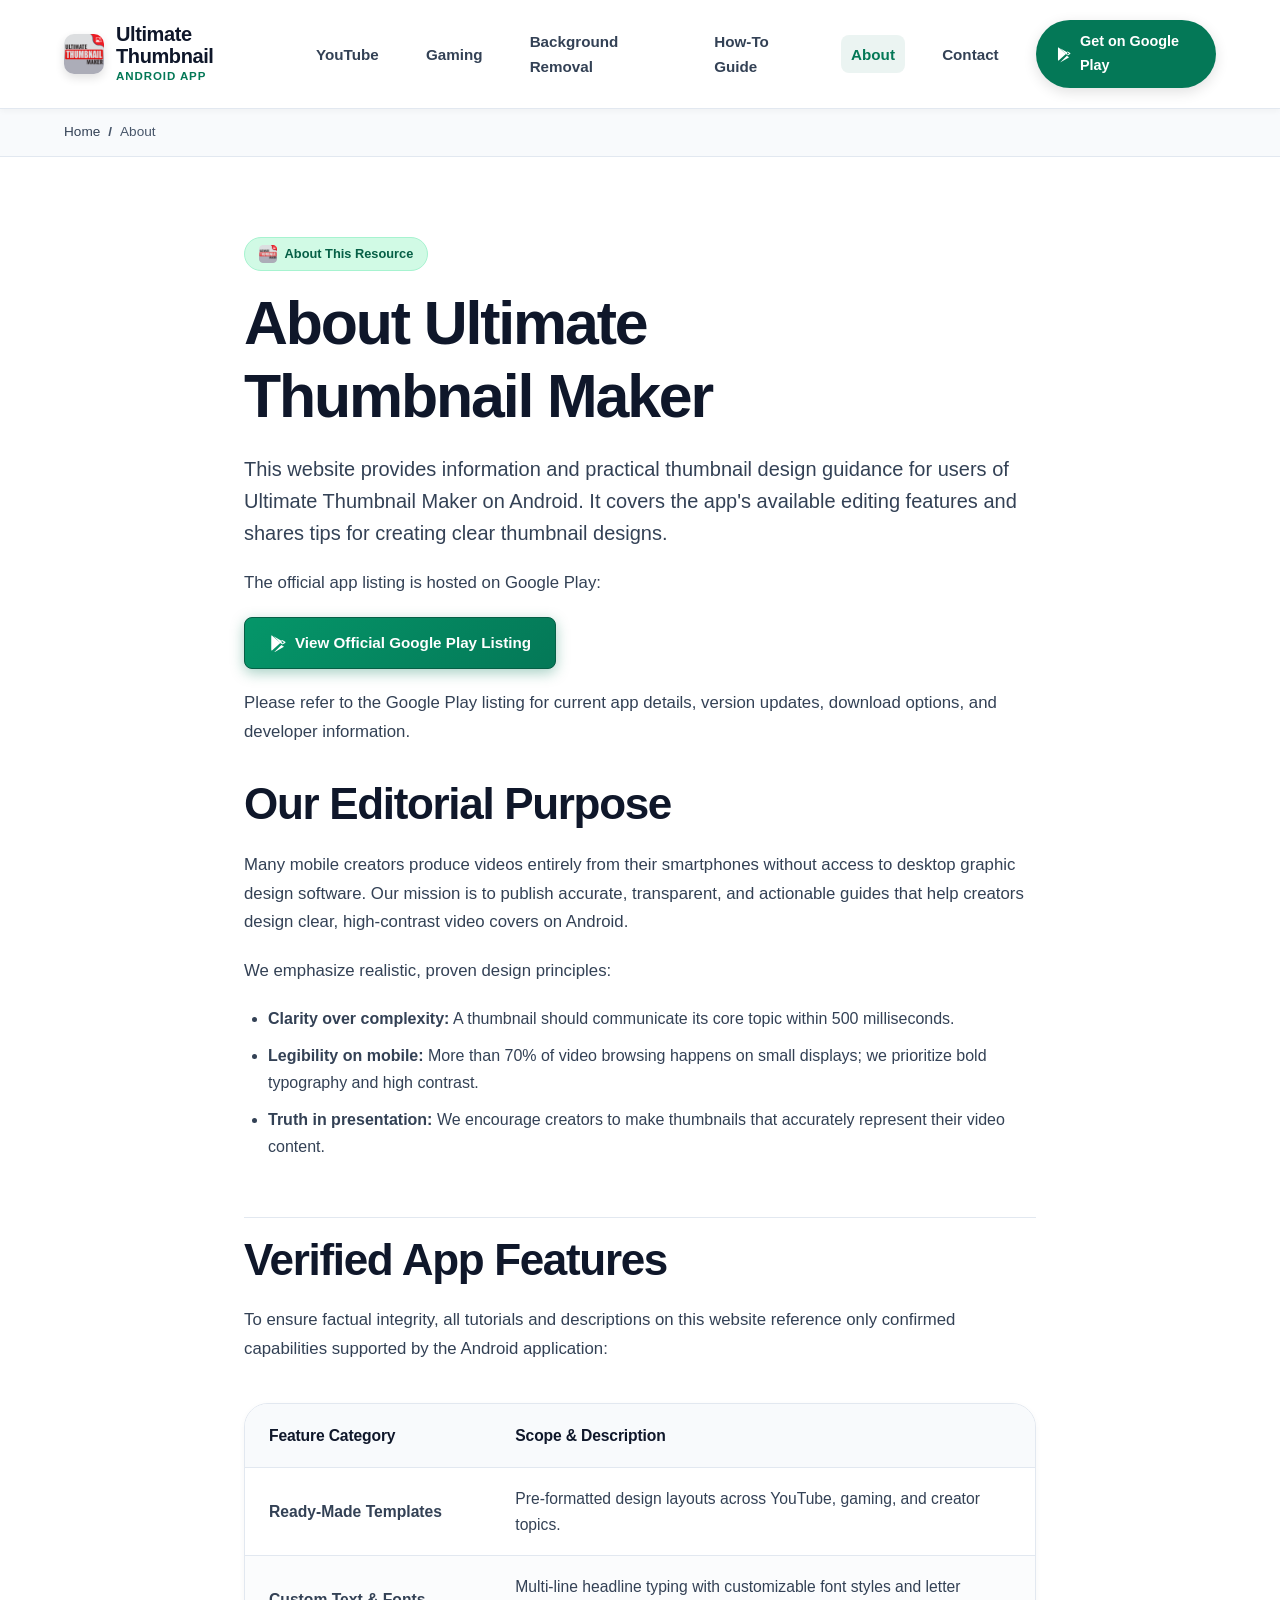
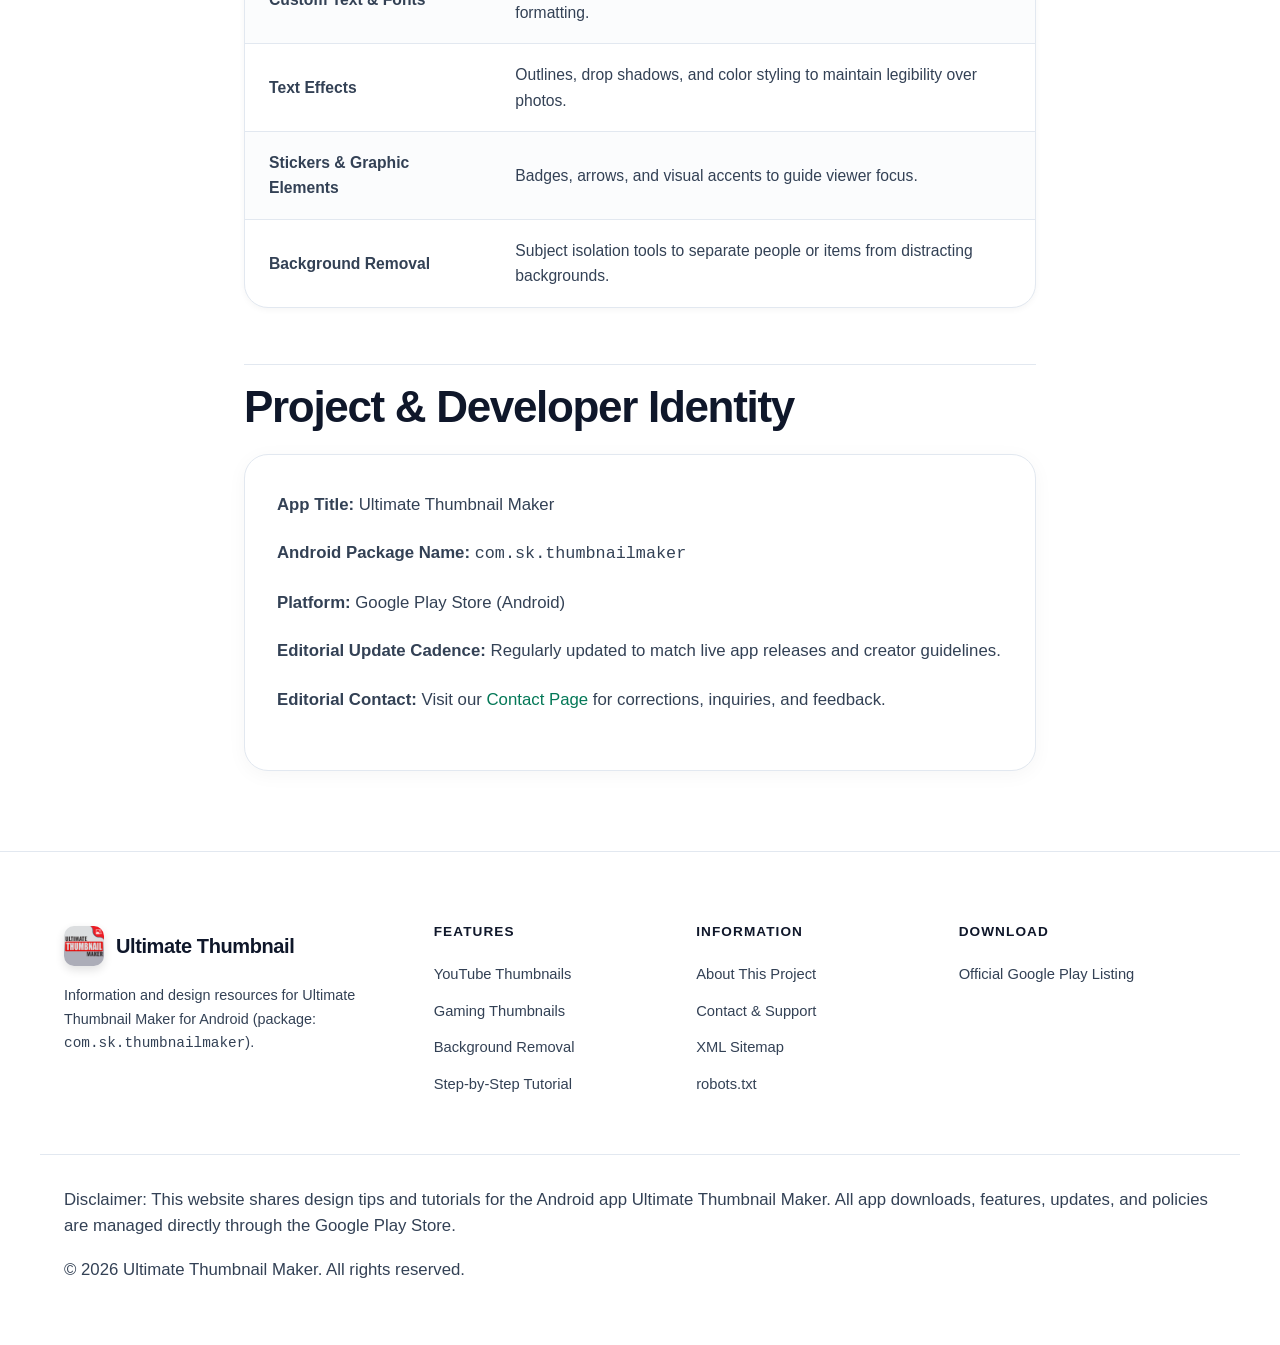
==== commit 71fc53f4: "chore: bump CSS version to v3 and harden local web server with path translation" ====
--- a/about/index.html
+++ b/about/index.html
@@ -23,7 +23,7 @@
   
   <link rel="icon" type="image/png" href="/assets/images/favicon.png">
   <link rel="apple-touch-icon" href="/assets/images/app-icon.png">
-  <link rel="stylesheet" href="/assets/css/styles.css?v=2026-v2">
+  <link rel="stylesheet" href="/assets/css/styles.css?v=2026-v3">
 </head>
 <body>
   <a href="#main-content" class="skip-to-content">Skip to main content</a>
--- a/assets/css/styles.css
+++ b/assets/css/styles.css
@@ -23,13 +23,13 @@
 
 /* --- Ark7 Design Tokens --- */
 :root {
-  /* Ark7 Signature Emerald Gradient */
+  /* Ark7 Signature Emerald Gradient (WCAG AA/AAA Compliant) */
   --ark-green-light: #05C557;
-  --ark-green: #06A74A;
-  --ark-green-dark: #038C3D;
-  --ark-green-bg: linear-gradient(145deg, #05C557 0%, #06A74A 60%, #038C3D 100%);
+  --ark-green: #047857;
+  --ark-green-dark: #065F46;
+  --ark-green-bg: linear-gradient(145deg, #059669 0%, #047857 60%, #064E3B 100%);
   --ark-green-subtle: #D1FAE5;
-  --ark-green-tint: rgba(5, 197, 87, 0.08);
+  --ark-green-tint: rgba(4, 120, 87, 0.08);
   --ark-lime: #C7F9CC;
   
   /* Neutral Palette */
@@ -41,24 +41,24 @@
   
   /* Text */
   --text-dark: #0F172A;
-  --text-body: #475569;
-  --text-muted: #64748B;
+  --text-body: #334155;
+  --text-muted: #475569;
   --text-light: #FFFFFF;
-  --text-light-subtle: rgba(255, 255, 255, 0.88);
-  --text-light-muted: rgba(255, 255, 255, 0.72);
+  --text-light-subtle: rgba(255, 255, 255, 0.92);
+  --text-light-muted: rgba(255, 255, 255, 0.78);
   
   /* Borders */
   --border-light: #E2E8F0;
-  --border-strong: #CBD5E1;
+  --border-strong: #94A3B8;
   --border-focus: #05C557;
   
   /* Accents */
-  --accent-primary: #06A74A;
-  --accent-primary-hover: #038C3D;
+  --accent-primary: #047857;
+  --accent-primary-hover: #065F46;
   --accent-red: #EF4444;
-  --accent-amber: #F59E0B;
+  --accent-amber: #D97706;
   --accent-indigo: #4F46E5;
-  --accent-cyan: #06B6D4;
+  --accent-cyan: #0284C7;
   
   /* Typography */
   --font-sans: -apple-system, BlinkMacSystemFont, "SF Pro Display", "Inter", "Segoe UI", Roboto, "Helvetica Neue", Arial, sans-serif;
@@ -134,6 +134,53 @@
   outline: 3px solid var(--border-focus);
   outline-offset: 3px;
   border-radius: var(--radius-sm);
+}
+
+button:focus-visible,
+a:focus-visible,
+input:focus-visible,
+summary:focus-visible {
+  outline: 3px solid var(--border-focus);
+  outline-offset: 2px;
+}
+
+/* --- Interactive Elements & Pointer Cursor --- */
+button,
+summary,
+.btn,
+.nav-cta-btn,
+.mobile-toggle,
+.studio-tab-btn,
+.studio-pill-btn,
+.ark-mode-pill,
+.faq-question,
+.template-card,
+.ark-text-link,
+.bento-link {
+  cursor: pointer;
+}
+
+/* --- Accessibility: Reduced Motion (UI/UX Pro Max Guideline) --- */
+@media (prefers-reduced-motion: reduce) {
+  *,
+  *::before,
+  *::after {
+    animation-duration: 0.01ms !important;
+    animation-iteration-count: 1 !important;
+    transition-duration: 0.01ms !important;
+    scroll-behavior: auto !important;
+  }
+  
+  .card-3d,
+  .showcase-frame,
+  .ark-showcase-phone,
+  .card,
+  .ark-floating-pin,
+  .ark-tool-badge {
+    transform: none !important;
+    transition: none !important;
+    animation: none !important;
+  }
 }
 
 .skip-to-content {
@@ -163,12 +210,17 @@
   padding-right: 1.5rem;
 }
 
-/* --- Typography --- */
-h1, h2, h3, h4, h5, h6 {
+/* --- Typography (UI/UX Pro Max Balanced Line Scale) --- */
+h1, h2, h3, h4, h5, h6,
+.section-title,
+.cta-banner-title,
+.ark-story-title,
+.bento-title {
   color: var(--text-dark);
   line-height: 1.2;
   font-weight: 800;
   letter-spacing: -0.025em;
+  text-wrap: balance;
 }
 
 h1 {
@@ -238,6 +290,7 @@
   align-items: center;
   gap: 0.75rem;
   text-decoration: none;
+  min-height: 44px;
 }
 
 .brand-icon {
@@ -322,11 +375,13 @@
   color: var(--ark-green-dark);
   font-size: 0.9rem;
   font-weight: 700;
+  min-height: 44px;
   padding: 0.65rem 1.25rem;
   border-radius: var(--radius-full);
   box-shadow: 0 4px 14px rgba(0, 0, 0, 0.12);
   transition: transform var(--transition-fast), box-shadow var(--transition-fast), background-color var(--transition-fast);
   text-decoration: none;
+  touch-action: manipulation;
 }
 
 .nav-cta-btn:hover {
@@ -350,17 +405,25 @@
 
 .mobile-toggle {
   display: none;
+  align-items: center;
+  justify-content: center;
+  width: 44px;
+  height: 44px;
+  min-width: 44px;
+  min-height: 44px;
   background: transparent;
-  border: none;
+  border: 1px solid rgba(255, 255, 255, 0.25);
   color: var(--text-light);
   cursor: pointer;
-  padding: 0.5rem;
+  padding: 0;
   border-radius: var(--radius-sm);
+  touch-action: manipulation;
 }
 
 body:not(:has(.ark-hero)) .mobile-toggle,
 .site-header--subpage .mobile-toggle {
   color: var(--text-dark);
+  border-color: var(--border-light);
 }
 
 /* ==========================================================================
@@ -368,6 +431,7 @@
    ========================================================================== */
 .ark-hero {
   position: relative;
+  background-color: #047857;
   background: var(--ark-green-bg);
   color: var(--text-light);
   padding-top: 8rem;
@@ -461,6 +525,7 @@
   gap: 0.85rem;
   background: #FFFFFF;
   color: var(--ark-green-dark);
+  min-height: 48px;
   padding: 0.85rem 1.75rem;
   border-radius: var(--radius-md);
   box-shadow: 0 12px 30px rgba(0, 0, 0, 0.18);
@@ -468,6 +533,7 @@
   font-size: 1.05rem;
   transition: transform var(--transition-fast), box-shadow var(--transition-fast);
   text-decoration: none;
+  touch-action: manipulation;
 }
 
 .ark-hero-btn:hover {
@@ -485,12 +551,14 @@
   color: #FFFFFF;
   border: 1px solid rgba(255, 255, 255, 0.35);
   backdrop-filter: blur(8px);
+  min-height: 48px;
   padding: 0.85rem 1.5rem;
   border-radius: var(--radius-md);
   font-weight: 700;
   font-size: 1rem;
   transition: background-color var(--transition-fast), transform var(--transition-fast);
   text-decoration: none;
+  touch-action: manipulation;
 }
 
 .ark-hero-btn-secondary:hover {
@@ -711,8 +779,8 @@
 }
 
 .ark-pin-icon {
-  width: 22px;
-  height: 22px;
+  width: 26px;
+  height: 26px;
   border-radius: 50%;
   background: var(--ark-green-subtle);
   color: var(--ark-green-dark);
@@ -720,6 +788,12 @@
   align-items: center;
   justify-content: center;
   font-size: 0.75rem;
+  flex-shrink: 0;
+}
+
+.ark-pin-icon svg {
+  width: 14px;
+  height: 14px;
 }
 
 /* Story Content Text */
@@ -737,8 +811,9 @@
   font-weight: 800;
   text-transform: uppercase;
   letter-spacing: 0.08em;
-  color: var(--ark-green-dark);
-  background: var(--ark-green-subtle);
+  color: #065F46;
+  background: #D1FAE5;
+  border: 1px solid #A7F3D0;
   padding: 0.35rem 0.85rem;
   border-radius: var(--radius-full);
   margin-bottom: 1.25rem;
@@ -801,12 +876,15 @@
 .ark-text-link {
   display: inline-flex;
   align-items: center;
+  min-height: 44px;
+  padding: 0.35rem 0;
   gap: 0.5rem;
   color: var(--ark-green-dark);
   font-weight: 800;
   font-size: 1.05rem;
   text-decoration: none;
   transition: gap var(--transition-fast), color var(--transition-fast);
+  touch-action: manipulation;
 }
 
 .ark-text-link:hover {
@@ -989,25 +1067,35 @@
 
 .ark-cutout-range-input {
   width: 100%;
-  height: 6px;
-  border-radius: 3px;
-  background: linear-gradient(to right, var(--ark-green) 0%, var(--ark-green) 70%, #CBD5E1 70%, #CBD5E1 100%);
+  height: 44px;
+  padding: 18px 0;
+  margin: 0;
+  box-sizing: border-box;
+  background: transparent;
   outline: none;
   cursor: pointer;
   -webkit-appearance: none;
   appearance: none;
+  touch-action: manipulation;
+}
+
+.ark-cutout-range-input::-webkit-slider-runnable-track {
+  height: 8px;
+  border-radius: 4px;
+  background: linear-gradient(to right, var(--ark-green) 0%, var(--ark-green) 70%, #CBD5E1 70%, #CBD5E1 100%);
 }
 
 .ark-cutout-range-input::-webkit-slider-thumb {
   -webkit-appearance: none;
   appearance: none;
-  width: 18px;
-  height: 18px;
+  width: 24px;
+  height: 24px;
+  margin-top: -8px;
   border-radius: 50%;
   background: #FFFFFF;
   border: 3px solid var(--ark-green);
   cursor: pointer;
-  box-shadow: 0 2px 6px rgba(0, 0, 0, 0.25);
+  box-shadow: 0 2px 8px rgba(0, 0, 0, 0.25);
   transition: transform 0.15s ease;
 }
 
@@ -1022,16 +1110,25 @@
 
 .ark-mode-pill {
   flex: 1;
-  text-align: center;
-  font-size: 0.7rem;
+  display: inline-flex;
+  align-items: center;
+  justify-content: center;
+  gap: 0.35rem;
+  font-size: 0.78rem;
   font-weight: 700;
-  padding: 0.4rem 0.2rem;
+  min-height: 44px;
+  padding: 0.6rem 0.4rem;
   border-radius: var(--radius-sm);
   background: var(--bg-secondary);
-  color: var(--text-muted);
+  color: var(--text-dark);
   border: 1px solid var(--border-light);
   cursor: pointer;
   transition: all 0.2s ease;
+  touch-action: manipulation;
+}
+
+.ark-mode-pill svg {
+  flex-shrink: 0;
 }
 
 .ark-mode-pill:hover {
@@ -1137,15 +1234,20 @@
   -webkit-appearance: none;
   background: var(--bg-tertiary);
   border: 1px solid transparent;
-  color: var(--text-muted);
-  font-size: 0.78rem;
+  color: var(--text-dark);
+  font-size: 0.82rem;
   font-weight: 700;
-  padding: 0.4rem 0.85rem;
+  min-height: 44px;
+  padding: 0.6rem 1.1rem;
+  display: inline-flex;
+  align-items: center;
+  justify-content: center;
   border-radius: var(--radius-full);
   cursor: pointer;
   white-space: nowrap;
   outline: none;
   transition: all 0.2s ease;
+  touch-action: manipulation;
 }
 
 .ark-tab-btn:hover {
@@ -1295,6 +1397,7 @@
 
 .studio-tab-btn {
   padding: 0.75rem 0.85rem;
+  min-height: 44px;
   border-radius: var(--radius-sm);
   background: var(--bg-tertiary);
   border: 1px solid var(--border-light);
@@ -1306,6 +1409,7 @@
   display: flex;
   align-items: center;
   gap: 0.5rem;
+  touch-action: manipulation;
 }
 
 .studio-tab-btn:hover {
@@ -1636,14 +1740,22 @@
 
 .bento-badge {
   display: inline-flex;
+  align-items: center;
+  gap: 0.4rem;
   font-size: 0.75rem;
   font-weight: 800;
   text-transform: uppercase;
   letter-spacing: 0.06em;
-  padding: 0.3rem 0.75rem;
+  padding: 0.35rem 0.8rem;
   border-radius: var(--radius-full);
   margin-bottom: 1rem;
   width: fit-content;
+}
+
+.bento-badge svg {
+  width: 14px;
+  height: 14px;
+  flex-shrink: 0;
 }
 
 .bento-badge--emerald { background: var(--ark-green-subtle); color: var(--ark-green-dark); }
@@ -1670,11 +1782,14 @@
   margin-top: auto;
   display: inline-flex;
   align-items: center;
+  min-height: 44px;
+  padding: 0.35rem 0;
   gap: 0.4rem;
   font-size: 0.9rem;
   font-weight: 700;
   color: var(--ark-green-dark);
   text-decoration: none;
+  touch-action: manipulation;
 }
 
 .bento-link:hover {
@@ -1994,11 +2109,11 @@
   letter-spacing: 0.05em;
   padding: 0.25rem 0.65rem;
   border-radius: 999px;
-  background: var(--ark-green-tint);
-  color: var(--ark-green-dark);
+  background: #D1FAE5;
+  color: #065F46;
   margin-bottom: 1rem;
   width: fit-content;
-  border: 1px solid rgba(5, 197, 87, 0.2);
+  border: 1px solid #A7F3D0;
 }
 
 /* Grid Layouts */
@@ -2111,6 +2226,7 @@
 
 /* Call to Action Banner */
 .cta-banner {
+  background-color: #047857;
   background: var(--ark-green-bg);
   color: #FFFFFF;
   border-radius: var(--radius-xl);
@@ -2274,9 +2390,10 @@
 }
 
 .badge-pill--accent {
-  background: var(--ark-green-tint);
-  border: 1px solid rgba(5, 197, 87, 0.25);
-  color: var(--ark-green-dark);
+  background: #D1FAE5;
+  border: 1px solid #A7F3D0;
+  color: #065F46;
+  font-weight: 800;
 }
 
 .steps-list {
@@ -2611,7 +2728,8 @@
 }
 
 .breadcrumb-separator {
-  color: var(--border-strong);
+  color: var(--text-muted);
+  font-weight: 600;
 }
 
 .article-content {
@@ -2623,6 +2741,7 @@
   display: inline-flex;
   align-items: center;
   justify-content: center;
+  min-height: 48px;
   gap: 0.5rem;
   padding: 0.75rem 1.5rem;
   border-radius: var(--radius-sm);
@@ -2631,15 +2750,23 @@
   cursor: pointer;
   transition: all var(--transition-fast);
   text-decoration: none;
+  touch-action: manipulation;
 }
 
 .btn-primary {
-  background: var(--ark-green);
+  background: #047857;
+  background-image: linear-gradient(135deg, #059669 0%, #047857 100%);
   color: #FFFFFF;
+  border: 1px solid #065F46;
+  box-shadow: 0 4px 14px rgba(4, 120, 87, 0.35);
 }
 
 .btn-primary:hover {
-  background: var(--ark-green-dark);
+  background: #065F46;
+  color: #FFFFFF;
+  text-decoration: none;
+  box-shadow: 0 6px 18px rgba(6, 95, 70, 0.45);
+}
   color: #FFFFFF;
   text-decoration: none;
 }
@@ -2933,6 +3060,31 @@
 }
 
 @media (max-width: 768px) {
+  /* Section Spacing Rhythm Scaling (UI/UX Pro Max Guideline) */
+  .section,
+  .ark-section-explore,
+  .ark-section-customize,
+  .ark-section-cutout,
+  .studio-section,
+  .template-section,
+  .bento-section,
+  .reviews-section,
+  .ark-pre-footer-cta {
+    padding: 3.5rem 0;
+  }
+  
+  .ark-hero {
+    padding: 7rem 0 3.5rem;
+  }
+  
+  .hero {
+    padding: 4rem 0 3rem;
+  }
+  
+  .section-cta {
+    padding: 2.5rem 0;
+  }
+
   .grid-2,
   .grid-3 {
     grid-template-columns: 1fr;
@@ -2945,14 +3097,75 @@
   
   .cta-banner {
     padding: 3rem 1.5rem;
-    margin: 3rem auto 2rem;
-  }
+    margin: 2rem auto;
+  }
+  
+  /* Mobile Navigation Drawer */
   .nav-menu {
     display: none;
   }
   
+  .nav-menu.is-open {
+    display: flex;
+    flex-direction: column;
+    position: absolute;
+    top: 100%;
+    left: 0;
+    right: 0;
+    width: 100%;
+    background: rgba(255, 255, 255, 0.98);
+    backdrop-filter: blur(20px);
+    -webkit-backdrop-filter: blur(20px);
+    padding: 1.25rem 1.5rem;
+    gap: 0.5rem;
+    box-shadow: 0 15px 35px -5px rgba(0, 0, 0, 0.15), 0 0 0 1px var(--border-light);
+    border-top: 1px solid var(--border-light);
+    z-index: 1000;
+    animation: navDrawerFade 0.2s cubic-bezier(0.16, 1, 0.3, 1);
+  }
+  
+  @keyframes navDrawerFade {
+    from {
+      opacity: 0;
+      transform: translateY(-8px);
+    }
+    to {
+      opacity: 1;
+      transform: translateY(0);
+    }
+  }
+  
+  .nav-menu.is-open .nav-link {
+    display: flex;
+    align-items: center;
+    min-height: 48px;
+    padding: 0.75rem 1rem;
+    border-radius: var(--radius-sm);
+    font-size: 1rem;
+    font-weight: 600;
+    color: var(--text-dark) !important;
+    text-decoration: none;
+    background: transparent;
+    transition: background-color var(--transition-fast), color var(--transition-fast);
+  }
+  
+  .nav-menu.is-open .nav-link:hover,
+  .nav-menu.is-open .nav-link:focus-visible,
+  .nav-menu.is-open .nav-link.active {
+    background: #ECFDF5;
+    color: #047857 !important;
+  }
+  
+  .nav-menu.is-open .nav-cta-btn {
+    width: 100%;
+    min-height: 48px;
+    justify-content: center;
+    margin-top: 0.5rem;
+    font-size: 0.98rem;
+  }
+  
   .mobile-toggle {
-    display: block;
+    display: inline-flex;
   }
   
   .ark-mockup-duo {
@@ -2989,3 +3202,48 @@
     grid-template-columns: 1fr;
   }
 }
+
+@media (max-width: 480px) {
+  /* Ultra-compact screen rhythm */
+  .section,
+  .ark-section-explore,
+  .ark-section-customize,
+  .ark-section-cutout,
+  .studio-section,
+  .template-section,
+  .bento-section,
+  .reviews-section,
+  .ark-pre-footer-cta {
+    padding: 2.75rem 0;
+  }
+  
+  .ark-hero {
+    padding: 6rem 0 2.5rem;
+  }
+  
+  .hero {
+    padding: 3.25rem 0 2.25rem;
+  }
+  
+  .section-cta {
+    padding: 2rem 0;
+  }
+  
+  .hero-actions,
+  .ark-hero-actions,
+  .cta-actions {
+    flex-direction: column;
+    width: 100%;
+    align-items: stretch;
+    gap: 0.75rem;
+  }
+  
+  .hero-actions .btn,
+  .ark-hero-actions .btn,
+  .cta-actions .btn,
+  .ark-hero-btn,
+  .ark-hero-btn-secondary {
+    width: 100%;
+    justify-content: center;
+  }
+}
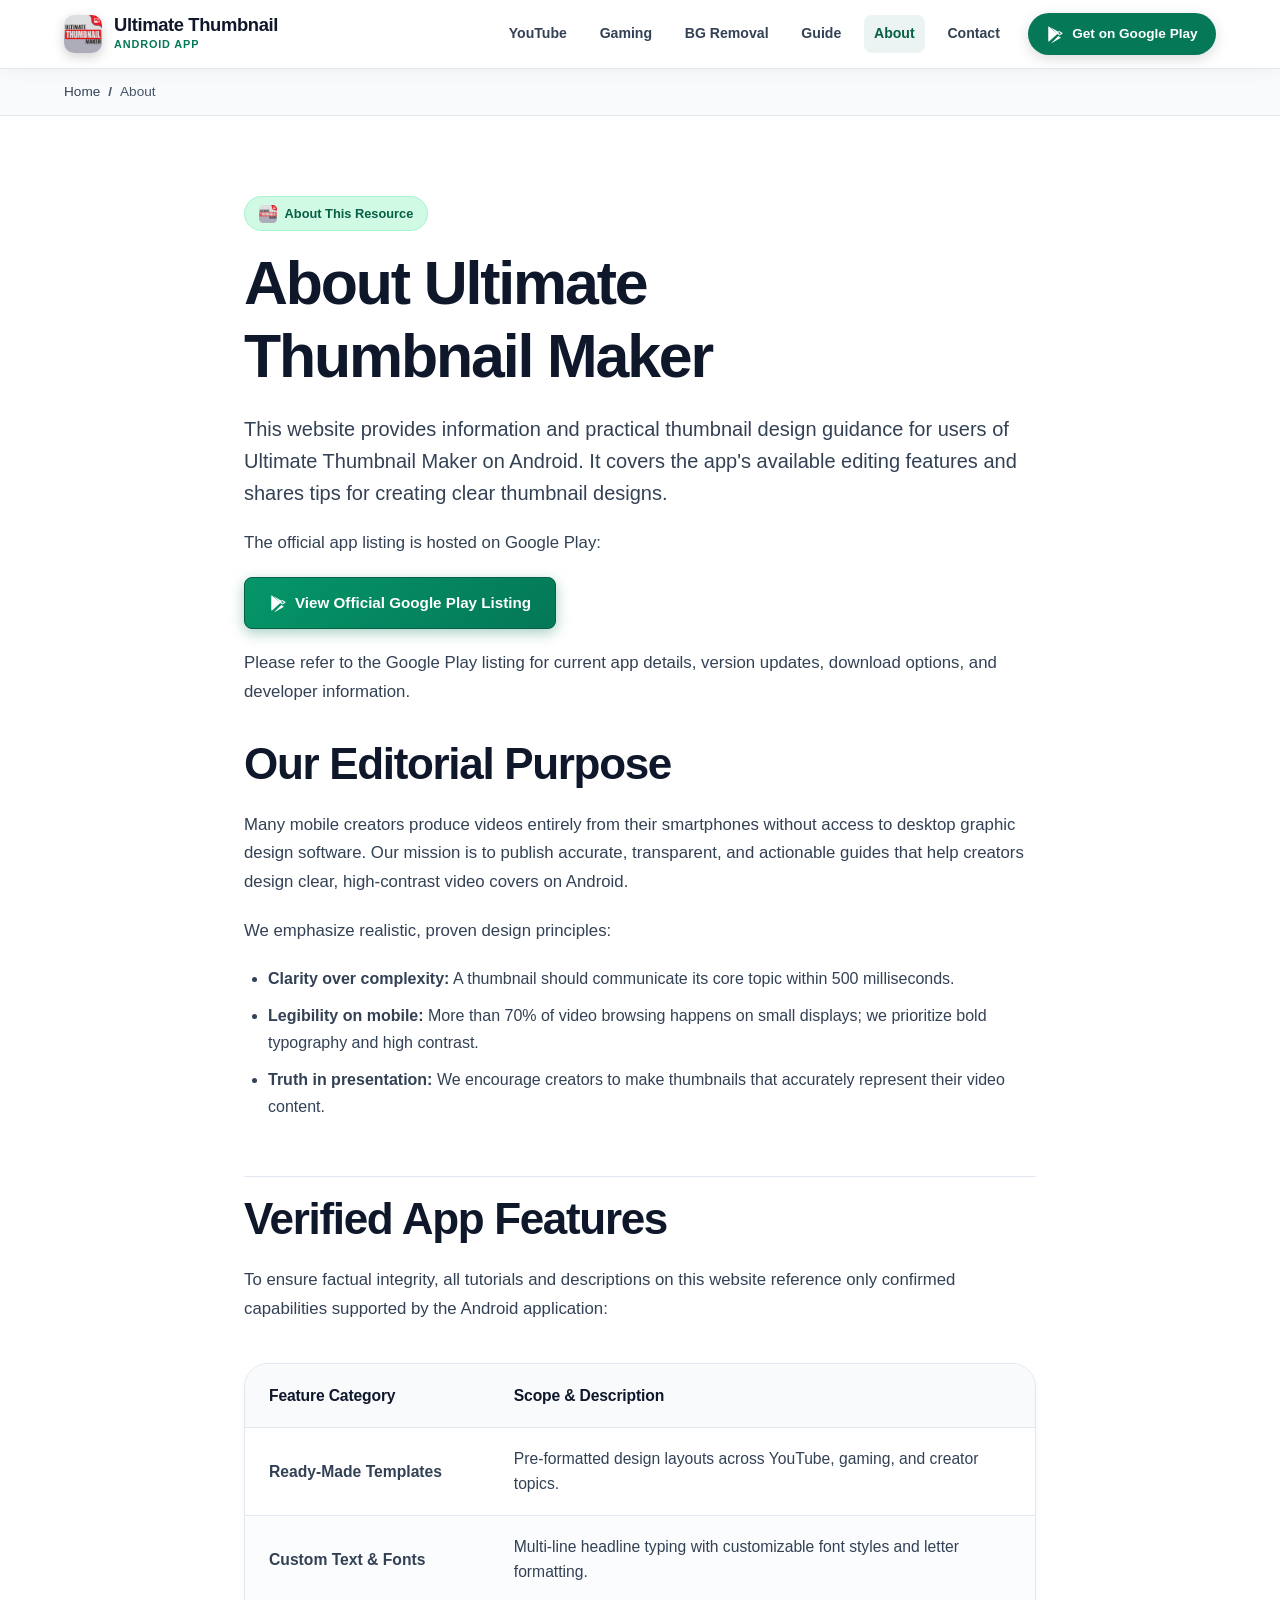
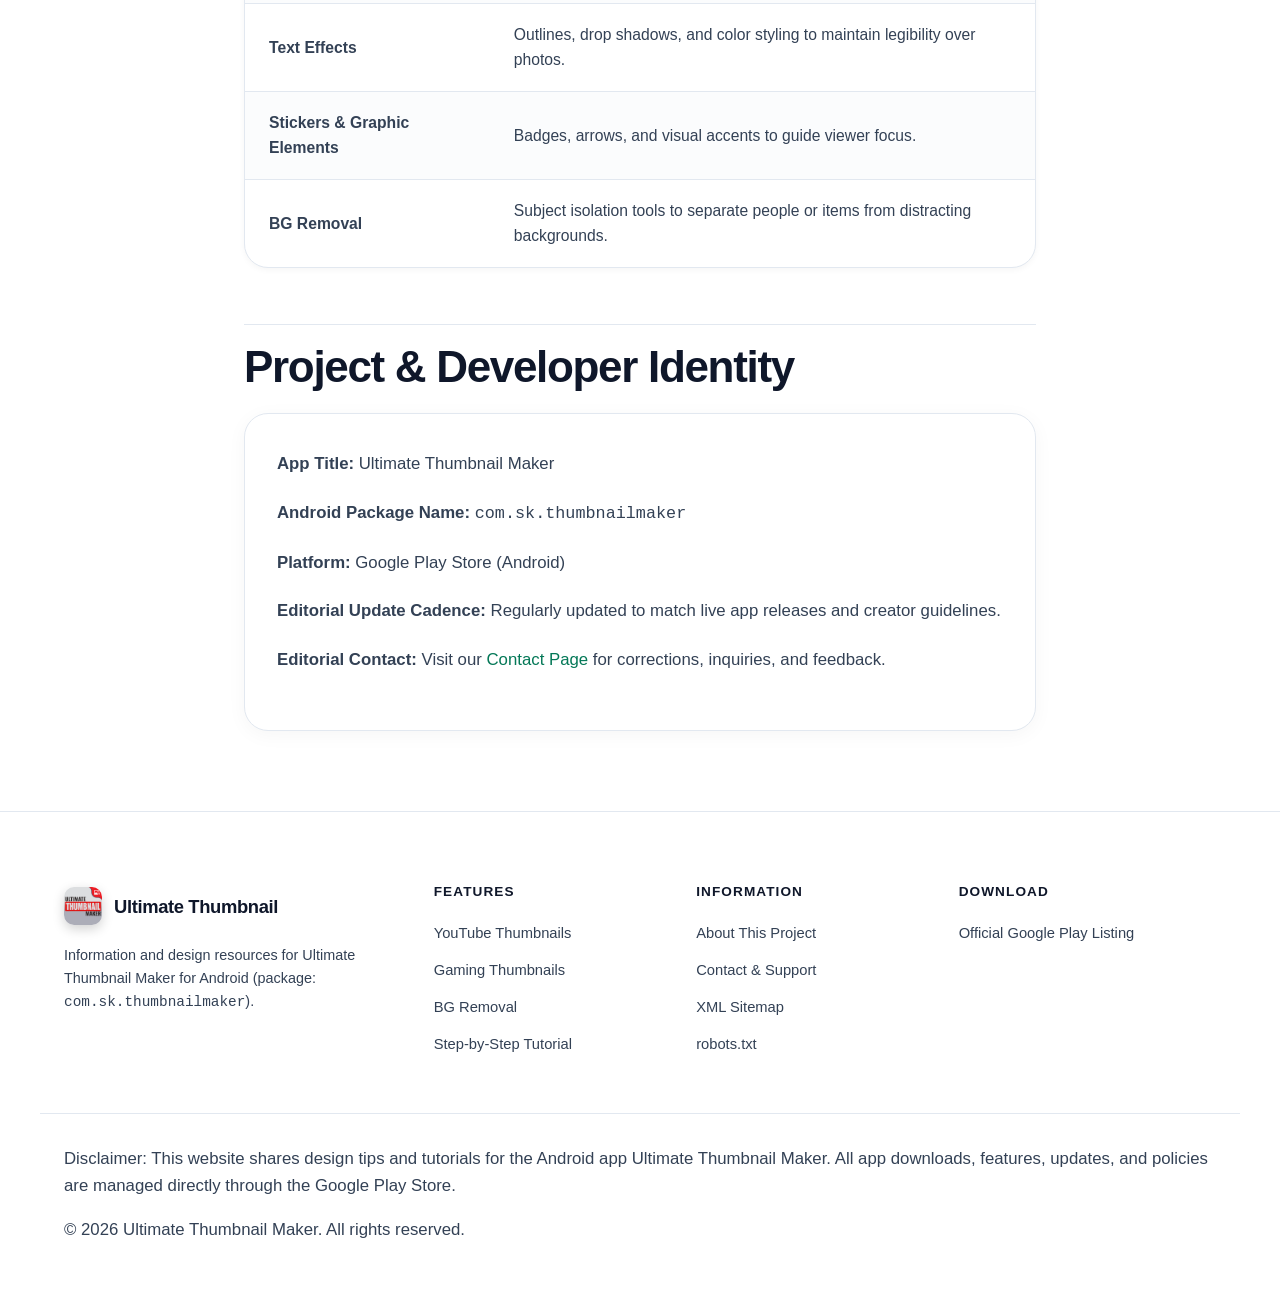
==== commit f143dd37: "fix(ui): redesign top bar header and cutout studio dock for professional app look - modernize site-h" ====
--- a/about/index.html
+++ b/about/index.html
@@ -48,8 +48,8 @@
       <nav class="nav-menu" aria-label="Main Navigation">
         <a href="/youtube-thumbnail-maker/" class="nav-link">YouTube</a>
         <a href="/gaming-thumbnail-maker/" class="nav-link">Gaming</a>
-        <a href="/thumbnail-maker-with-background-removal/" class="nav-link">Background Removal</a>
-        <a href="/how-to-make-a-youtube-thumbnail/" class="nav-link">How-To Guide</a>
+        <a href="/thumbnail-maker-with-background-removal/" class="nav-link">BG Removal</a>
+        <a href="/how-to-make-a-youtube-thumbnail/" class="nav-link">Guide</a>
         <a href="/about/" class="nav-link active">About</a>
         <a href="/contact/" class="nav-link">Contact</a>
         <a href="https://play.google.com/store/apps/details?id=com.sk.thumbnailmaker" 
@@ -152,7 +152,7 @@
                 <td>Badges, arrows, and visual accents to guide viewer focus.</td>
               </tr>
               <tr>
-                <td><strong>Background Removal</strong></td>
+                <td><strong>BG Removal</strong></td>
                 <td>Subject isolation tools to separate people or items from distracting backgrounds.</td>
               </tr>
             </tbody>
@@ -187,7 +187,7 @@
         <ul class="footer-links">
           <li><a href="/youtube-thumbnail-maker/">YouTube Thumbnails</a></li>
           <li><a href="/gaming-thumbnail-maker/">Gaming Thumbnails</a></li>
-          <li><a href="/thumbnail-maker-with-background-removal/">Background Removal</a></li>
+          <li><a href="/thumbnail-maker-with-background-removal/">BG Removal</a></li>
           <li><a href="/how-to-make-a-youtube-thumbnail/">Step-by-Step Tutorial</a></li>
         </ul>
       </div>
--- a/assets/css/styles.css
+++ b/assets/css/styles.css
@@ -257,32 +257,38 @@
 }
 
 /* ==========================================================================
-   Header & Navigation (Ark7 Integrated Green Header)
+   Header & Navigation (Ark7 Integrated Glassmorphic App Bar)
    ========================================================================== */
 .site-header {
-  position: absolute;
+  position: sticky;
   top: 0;
   left: 0;
   right: 0;
-  z-index: 100;
-  padding: 1.25rem 0;
-  background: transparent;
-  transition: background-color var(--transition-fast), box-shadow var(--transition-fast);
+  z-index: 1000;
+  padding: 0.75rem 0;
+  background: rgba(4, 85, 48, 0.90);
+  backdrop-filter: blur(20px);
+  -webkit-backdrop-filter: blur(20px);
+  border-bottom: 1px solid rgba(255, 255, 255, 0.12);
+  box-shadow: 0 4px 20px -2px rgba(0, 0, 0, 0.18);
+  transition: background-color var(--transition-fast), box-shadow var(--transition-fast), padding var(--transition-fast);
 }
 
 body:not(:has(.ark-hero)) .site-header,
 .site-header--subpage {
   position: sticky;
-  background: var(--bg-primary);
+  background: rgba(255, 255, 255, 0.95);
+  backdrop-filter: blur(20px);
+  -webkit-backdrop-filter: blur(20px);
   border-bottom: 1px solid var(--border-light);
-  box-shadow: var(--shadow-sm);
+  box-shadow: 0 4px 20px -4px rgba(0, 0, 0, 0.06);
 }
 
 .nav-container {
   display: flex;
   align-items: center;
   justify-content: space-between;
-  gap: 1.5rem;
+  gap: 1.25rem;
 }
 
 .brand {
@@ -291,13 +297,15 @@
   gap: 0.75rem;
   text-decoration: none;
   min-height: 44px;
+  flex-shrink: 0;
 }
 
 .brand-icon {
-  width: 40px;
-  height: 40px;
+  width: 38px;
+  height: 38px;
   border-radius: 10px;
-  box-shadow: 0 4px 10px rgba(0, 0, 0, 0.12);
+  box-shadow: 0 4px 12px rgba(0, 0, 0, 0.18);
+  flex-shrink: 0;
 }
 
 .brand-text {
@@ -306,11 +314,12 @@
 }
 
 .brand-title {
-  font-size: 1.25rem;
-  font-weight: 900;
-  color: var(--text-light);
+  font-size: 1.15rem;
+  font-weight: 800;
+  color: #FFFFFF;
   letter-spacing: -0.02em;
-  line-height: 1.1;
+  line-height: 1.15;
+  white-space: nowrap;
 }
 
 body:not(:has(.ark-hero)) .brand-title,
@@ -319,11 +328,12 @@
 }
 
 .brand-subtitle {
-  font-size: 0.72rem;
-  font-weight: 600;
+  font-size: 0.68rem;
+  font-weight: 700;
   text-transform: uppercase;
   letter-spacing: 0.08em;
-  color: var(--text-light-subtle);
+  color: rgba(255, 255, 255, 0.75);
+  white-space: nowrap;
 }
 
 body:not(:has(.ark-hero)) .brand-subtitle,
@@ -334,60 +344,75 @@
 .nav-menu {
   display: flex;
   align-items: center;
-  gap: 1.75rem;
+  gap: 0.4rem;
+}
+
+@media (min-width: 1200px) {
+  .nav-menu {
+    gap: 0.75rem;
+  }
 }
 
 .nav-link {
-  font-size: 0.95rem;
+  font-size: 0.88rem;
   font-weight: 600;
-  color: var(--text-light-subtle);
+  color: rgba(255, 255, 255, 0.88);
   text-decoration: none;
-  padding: 0.4rem 0.6rem;
-  border-radius: var(--radius-sm);
-  transition: color var(--transition-fast), background-color var(--transition-fast);
+  padding: 0.45rem 0.65rem;
+  border-radius: 8px;
+  white-space: nowrap;
+  transition: all var(--transition-fast);
 }
 
 .nav-link:hover, .nav-link.active {
-  color: var(--text-light);
+  color: #FFFFFF;
   text-decoration: none;
-  background: rgba(255, 255, 255, 0.12);
+  background: rgba(255, 255, 255, 0.14);
 }
 
 body:not(:has(.ark-hero)) .nav-link,
 .site-header--subpage .nav-link {
-  color: var(--text-body);
+  color: #334155;
 }
 
 body:not(:has(.ark-hero)) .nav-link:hover,
 body:not(:has(.ark-hero)) .nav-link.active,
 .site-header--subpage .nav-link:hover,
 .site-header--subpage .nav-link.active {
-  color: var(--accent-primary);
+  color: var(--ark-green-dark);
   background: var(--ark-green-tint);
 }
 
-/* Nav CTA Button: Crisp White Pill on Green */
+/* Nav CTA Button: Crisp Elevated White Pill with Zero Wrapping */
 .nav-cta-btn {
   display: inline-flex;
   align-items: center;
+  justify-content: center;
   gap: 0.5rem;
   background: #FFFFFF;
-  color: var(--ark-green-dark);
-  font-size: 0.9rem;
+  color: #065F46;
+  font-size: 0.85rem;
   font-weight: 700;
-  min-height: 44px;
-  padding: 0.65rem 1.25rem;
+  min-height: 42px;
+  padding: 0.55rem 1.15rem;
   border-radius: var(--radius-full);
-  box-shadow: 0 4px 14px rgba(0, 0, 0, 0.12);
-  transition: transform var(--transition-fast), box-shadow var(--transition-fast), background-color var(--transition-fast);
+  box-shadow: 0 4px 14px rgba(0, 0, 0, 0.14);
+  transition: transform var(--transition-fast), box-shadow var(--transition-fast), background-color var(--transition-fast), color var(--transition-fast);
   text-decoration: none;
   touch-action: manipulation;
+  white-space: nowrap;
+  flex-shrink: 0;
+  margin-left: 0.35rem;
+}
+
+.nav-cta-btn svg {
+  flex-shrink: 0;
 }
 
 .nav-cta-btn:hover {
   transform: translateY(-2px);
-  box-shadow: 0 8px 20px rgba(0, 0, 0, 0.18);
-  color: var(--ark-green);
+  box-shadow: 0 8px 24px rgba(0, 0, 0, 0.22);
+  color: #047857;
   text-decoration: none;
 }
 
@@ -411,19 +436,30 @@
   height: 44px;
   min-width: 44px;
   min-height: 44px;
-  background: transparent;
-  border: 1px solid rgba(255, 255, 255, 0.25);
-  color: var(--text-light);
+  background: rgba(255, 255, 255, 0.10);
+  border: 1px solid rgba(255, 255, 255, 0.22);
+  color: #FFFFFF;
   cursor: pointer;
   padding: 0;
-  border-radius: var(--radius-sm);
+  border-radius: 10px;
   touch-action: manipulation;
+  transition: background-color var(--transition-fast);
+}
+
+.mobile-toggle:hover {
+  background: rgba(255, 255, 255, 0.18);
 }
 
 body:not(:has(.ark-hero)) .mobile-toggle,
 .site-header--subpage .mobile-toggle {
+  background: #F1F5F9;
   color: var(--text-dark);
   border-color: var(--border-light);
+}
+
+body:not(:has(.ark-hero)) .mobile-toggle:hover,
+.site-header--subpage .mobile-toggle:hover {
+  background: #E2E8F0;
 }
 
 /* ==========================================================================
@@ -801,6 +837,9 @@
   display: flex;
   flex-direction: column;
   align-items: flex-start;
+  width: 100%;
+  max-width: 100%;
+  box-sizing: border-box;
 }
 
 .ark-kicker-badge {
@@ -990,57 +1029,59 @@
 
 /* Floating Modal Dialog on Cutout Phone (Ark7 Style) - Fully Interactive & Working */
 .ark-cutout-modal-card {
-  position: absolute;
-  bottom: -20px;
-  left: -35px;
-  width: 320px;
-  max-width: 90vw;
-  background: rgba(255, 255, 255, 0.98);
-  backdrop-filter: blur(16px);
-  border-radius: var(--radius-lg);
-  padding: 1.15rem 1.25rem;
-  box-shadow: 0 24px 60px rgba(0, 0, 0, 0.25);
-  z-index: 5;
+  position: relative;
+  width: 100%;
+  max-width: 460px;
+  background: #FFFFFF;
+  border-radius: 20px;
+  padding: 1.25rem 1.4rem;
+  box-shadow: 0 24px 60px -8px rgba(0, 0, 0, 0.32), 0 0 0 1px rgba(0, 0, 0, 0.06);
+  z-index: 2;
   color: var(--text-dark);
-  border: 1px solid rgba(255, 255, 255, 0.6);
+  margin-top: 1.25rem;
+  margin-bottom: 1.75rem;
+  box-sizing: border-box;
   transition: transform 0.25s ease, box-shadow 0.25s ease;
 }
 
 .ark-cutout-modal-card:hover {
-  transform: translateY(-4px);
-  box-shadow: 0 30px 70px rgba(0, 0, 0, 0.28);
+  transform: translateY(-3px);
+  box-shadow: 0 32px 75px -6px rgba(0, 0, 0, 0.38);
 }
 
 .ark-modal-title-row {
   display: flex;
   justify-content: space-between;
   align-items: center;
-  margin-bottom: 0.75rem;
+  margin-bottom: 0.85rem;
 }
 
 .ark-modal-title {
-  font-size: 0.85rem;
+  font-size: 0.88rem;
   font-weight: 800;
-  color: var(--text-dark);
+  color: #0F172A;
+  letter-spacing: -0.01em;
 }
 
 .ark-modal-badge {
   font-size: 0.7rem;
   font-weight: 800;
-  background: var(--ark-green-subtle);
-  color: var(--ark-green-dark);
-  padding: 2px 8px;
+  background: #ECFDF5;
+  color: #047857;
+  padding: 3px 10px;
   border-radius: var(--radius-full);
+  border: 1px solid rgba(4, 120, 87, 0.15);
   transition: all 0.2s ease;
 }
 
 .ark-modal-slider-bar {
   display: flex;
   flex-direction: column;
-  background: var(--bg-tertiary);
-  padding: 0.6rem 0.75rem;
-  border-radius: var(--radius-sm);
-  margin-bottom: 0.75rem;
+  background: #F8FAFC;
+  padding: 0.75rem 0.95rem;
+  border-radius: 14px;
+  border: 1px solid #E2E8F0;
+  margin-bottom: 0.85rem;
 }
 
 .ark-slider-label-row {
@@ -1048,112 +1089,157 @@
   justify-content: space-between;
   align-items: center;
   width: 100%;
-  margin-bottom: 0.35rem;
+  margin-bottom: 0.25rem;
 }
 
 .ark-slider-label {
   font-size: 0.72rem;
   font-weight: 700;
-  color: var(--text-muted);
+  color: #64748B;
   text-transform: uppercase;
-  letter-spacing: 0.04em;
+  letter-spacing: 0.05em;
 }
 
 .ark-slider-val {
-  font-size: 0.85rem;
+  font-size: 0.88rem;
   font-weight: 800;
-  color: var(--ark-green);
-}
-
+  color: #047857;
+  font-variant-numeric: tabular-nums;
+}
+
+/* Precision HTML5 Range Slider: Slim 6px track, Crisp 22px thumb */
 .ark-cutout-range-input {
   width: 100%;
-  height: 44px;
-  padding: 18px 0;
-  margin: 0;
-  box-sizing: border-box;
-  background: transparent;
+  height: 6px;
+  border-radius: 999px;
+  background: #E2E8F0;
   outline: none;
   cursor: pointer;
   -webkit-appearance: none;
   appearance: none;
+  margin: 10px 0 6px;
+  padding: 0;
+  border: none;
+  box-sizing: border-box;
   touch-action: manipulation;
 }
 
 .ark-cutout-range-input::-webkit-slider-runnable-track {
-  height: 8px;
-  border-radius: 4px;
-  background: linear-gradient(to right, var(--ark-green) 0%, var(--ark-green) 70%, #CBD5E1 70%, #CBD5E1 100%);
+  width: 100%;
+  height: 6px;
+  cursor: pointer;
+  border-radius: 999px;
+  background: transparent;
 }
 
 .ark-cutout-range-input::-webkit-slider-thumb {
   -webkit-appearance: none;
   appearance: none;
-  width: 24px;
-  height: 24px;
+  width: 22px;
+  height: 22px;
   margin-top: -8px;
   border-radius: 50%;
   background: #FFFFFF;
-  border: 3px solid var(--ark-green);
+  border: 3px solid #047857;
+  box-shadow: 0 2px 8px rgba(0, 0, 0, 0.2), 0 0 0 2px rgba(4, 120, 87, 0.15);
   cursor: pointer;
-  box-shadow: 0 2px 8px rgba(0, 0, 0, 0.25);
-  transition: transform 0.15s ease;
+  transition: transform 0.15s ease, box-shadow 0.15s ease;
 }
 
 .ark-cutout-range-input::-webkit-slider-thumb:hover {
   transform: scale(1.15);
-}
-
+  box-shadow: 0 4px 12px rgba(0, 0, 0, 0.25), 0 0 0 4px rgba(4, 120, 87, 0.25);
+}
+
+.ark-cutout-range-input::-moz-range-track {
+  width: 100%;
+  height: 6px;
+  cursor: pointer;
+  border-radius: 999px;
+  background: transparent;
+}
+
+.ark-cutout-range-input::-moz-range-thumb {
+  width: 22px;
+  height: 22px;
+  border-radius: 50%;
+  background: #FFFFFF;
+  border: 3px solid #047857;
+  box-shadow: 0 2px 8px rgba(0, 0, 0, 0.2);
+  cursor: pointer;
+}
+
+/* 5-Column Segmented Mode Dock: Zero Overflow, Clean Apple/Figma Tool Rack */
 .ark-modal-modes-row {
-  display: flex;
-  gap: 0.35rem;
+  display: grid;
+  grid-template-columns: repeat(5, 1fr);
+  gap: 5px;
+  background: #F1F5F9;
+  padding: 5px;
+  border-radius: 14px;
+  border: 1px solid #E2E8F0;
 }
 
 .ark-mode-pill {
-  flex: 1;
-  display: inline-flex;
+  display: flex;
+  flex-direction: column;
   align-items: center;
   justify-content: center;
-  gap: 0.35rem;
-  font-size: 0.78rem;
+  gap: 4px;
+  min-height: 52px;
+  padding: 6px 2px;
+  border-radius: 10px;
+  background: transparent;
+  color: #475569;
+  border: 1px solid transparent;
+  cursor: pointer;
+  transition: all 0.2s cubic-bezier(0.16, 1, 0.3, 1);
+  touch-action: manipulation;
+  user-select: none;
+}
+
+.ark-mode-pill span {
+  font-size: 0.68rem;
   font-weight: 700;
-  min-height: 44px;
-  padding: 0.6rem 0.4rem;
-  border-radius: var(--radius-sm);
-  background: var(--bg-secondary);
-  color: var(--text-dark);
-  border: 1px solid var(--border-light);
-  cursor: pointer;
-  transition: all 0.2s ease;
-  touch-action: manipulation;
+  letter-spacing: 0.02em;
+  line-height: 1;
 }
 
 .ark-mode-pill svg {
   flex-shrink: 0;
+  transition: transform 0.2s ease, stroke 0.2s ease, fill 0.2s ease;
 }
 
 .ark-mode-pill:hover {
-  background: #EBF8F2;
-  color: var(--ark-green-dark);
-  border-color: var(--ark-green);
+  background: rgba(255, 255, 255, 0.7);
+  color: #0F172A;
 }
 
 .ark-mode-pill.is-active {
-  background: var(--ark-green);
-  color: #FFFFFF;
-  border-color: var(--ark-green);
-  box-shadow: 0 2px 8px rgba(16, 185, 129, 0.35);
+  background: #FFFFFF;
+  color: #047857;
+  border-color: rgba(4, 120, 87, 0.2);
+  box-shadow: 0 2px 6px rgba(0, 0, 0, 0.08), 0 1px 2px rgba(4, 120, 87, 0.1);
+}
+
+.ark-mode-pill.is-active svg {
+  transform: scale(1.08);
 }
 
 .ark-cutout-mode-info {
-  margin-top: 0.65rem;
-  font-size: 0.72rem;
-  color: var(--text-dark);
+  margin-top: 0.85rem;
+  font-size: 0.76rem;
+  color: #334155;
   background: #F8FAFC;
-  border: 1px solid var(--border-light);
-  border-radius: var(--radius-sm);
-  padding: 0.4rem 0.6rem;
-  line-height: 1.35;
+  border: 1px solid #E2E8F0;
+  border-radius: 12px;
+  padding: 0.65rem 0.85rem;
+  line-height: 1.45;
   transition: all 0.25s ease;
+}
+
+.ark-cutout-mode-info strong {
+  color: #0F172A;
 }
 
 /* ==========================================================================
@@ -2017,6 +2103,7 @@
 .section {
   padding: 5rem 0;
   background: var(--bg-primary);
+  overflow: hidden;
 }
 
 .section--alt {
@@ -2058,7 +2145,7 @@
   height: 420px;
   background: radial-gradient(circle, #A855F7 0%, rgba(168, 85, 247, 0) 70%);
   top: 15%;
-  left: -60px;
+  left: 0;
 }
 
 .ambient-orb--cyan {
@@ -2066,7 +2153,7 @@
   height: 440px;
   background: radial-gradient(circle, #06B6D4 0%, rgba(6, 182, 212, 0) 70%);
   top: 10%;
-  right: -60px;
+  right: 0;
 }
 
 /* ==========================================================================
@@ -2815,6 +2902,7 @@
   position: relative;
   overflow: hidden;
   border-bottom: 1px solid var(--border-light);
+  overflow: hidden;
 }
 
 .hero-grid {
@@ -3100,7 +3188,153 @@
     margin: 2rem auto;
   }
   
-  /* Mobile Navigation Drawer */
+/* Mobile Nav moved to dedicated @media (max-width: 991px) block below */
+  
+  .ark-mockup-duo {
+    min-height: 480px;
+  }
+  
+  .ark-phone--back {
+    display: none; /* Hide background tilted phone on small mobile for clarity */
+  }
+  
+  .ark-phone--front {
+    left: 0;
+    width: 280px;
+  }
+  
+  .ark-decor-circle {
+    width: 280px;
+    height: 280px;
+  }
+  
+  .ark-floating-pin {
+    display: none; /* Hide floating pins on narrow screens */
+  }
+  
+  .checklist {
+    grid-template-columns: 1fr;
+  }
+  
+  .footer-grid {
+    grid-template-columns: 1fr;
+  }
+  
+  .template-grid {
+    grid-template-columns: 1fr;
+  }
+}
+
+@media (max-width: 480px) {
+  /* Ultra-compact screen rhythm */
+  .section,
+  .ark-section-explore,
+  .ark-section-customize,
+  .ark-section-cutout,
+  .studio-section,
+  .template-section,
+  .bento-section,
+  .reviews-section,
+  .ark-pre-footer-cta {
+    padding: 2.75rem 0;
+  }
+  
+  .ark-hero {
+    padding: 6rem 0 2.5rem;
+  }
+  
+  .hero {
+    padding: 3.25rem 0 2.25rem;
+  }
+  
+  .section-cta {
+    padding: 2rem 0;
+  }
+  
+  .hero-actions,
+  .ark-hero-actions,
+  .cta-actions {
+    flex-direction: column;
+    width: 100%;
+    align-items: stretch;
+    gap: 0.75rem;
+  }
+  
+  .hero-actions .btn,
+  .ark-hero-actions .btn,
+  .cta-actions .btn,
+  .ark-hero-btn,
+  .ark-hero-btn-secondary {
+    width: 100%;
+    justify-content: center;
+  }
+}
+
+/* Cutout Screen Flanking Tool Badges */
+.ark-tool-badge--cutout-offset {
+  top: 12%;
+  right: -30px;
+}
+
+.ark-tool-badge--cutout-thresh {
+  bottom: 18%;
+  left: -30px;
+}
+
+@media (max-width: 991px) {
+  .ark-tool-badge--cutout-offset,
+  .ark-tool-badge--cutout-thresh {
+    display: none !important;
+  }
+}
+
+/* Grid & Element Robust Boundary Rules */
+.ark-story-grid > *,
+.ark-story-grid--reverse > * {
+  min-width: 0;
+  max-width: 100%;
+  box-sizing: border-box;
+}
+
+.ark-hd-gallery-card {
+  box-sizing: border-box;
+  max-width: 100%;
+  overflow: hidden;
+}
+
+.ark-gallery-stage {
+  max-width: 100%;
+  overflow: hidden;
+}
+
+.ark-gallery-stage img {
+  max-width: 100%;
+  height: auto;
+}
+
+.ambient-glow-wrapper {
+  position: absolute;
+  top: 0;
+  left: 0;
+  width: 100%;
+  height: 100%;
+  overflow: hidden;
+  pointer-events: none;
+  z-index: 0;
+}
+
+@media (max-width: 768px) {
+  .ambient-orb {
+    max-width: 80vw;
+    max-height: 80vw;
+    left: 10% !important;
+    right: auto !important;
+  }
+}
+
+
+@media (max-width: 991px) {
+  /* Mobile Navigation Drawer (Sleek Glassmorphic Sheet) */
   .nav-menu {
     display: none;
   }
@@ -3160,90 +3394,11 @@
     width: 100%;
     min-height: 48px;
     justify-content: center;
-    margin-top: 0.5rem;
+    margin: 0.5rem 0 0 0;
     font-size: 0.98rem;
   }
   
   .mobile-toggle {
     display: inline-flex;
   }
-  
-  .ark-mockup-duo {
-    min-height: 480px;
-  }
-  
-  .ark-phone--back {
-    display: none; /* Hide background tilted phone on small mobile for clarity */
-  }
-  
-  .ark-phone--front {
-    left: 0;
-    width: 280px;
-  }
-  
-  .ark-decor-circle {
-    width: 280px;
-    height: 280px;
-  }
-  
-  .ark-floating-pin {
-    display: none; /* Hide floating pins on narrow screens */
-  }
-  
-  .checklist {
-    grid-template-columns: 1fr;
-  }
-  
-  .footer-grid {
-    grid-template-columns: 1fr;
-  }
-  
-  .template-grid {
-    grid-template-columns: 1fr;
-  }
-}
-
-@media (max-width: 480px) {
-  /* Ultra-compact screen rhythm */
-  .section,
-  .ark-section-explore,
-  .ark-section-customize,
-  .ark-section-cutout,
-  .studio-section,
-  .template-section,
-  .bento-section,
-  .reviews-section,
-  .ark-pre-footer-cta {
-    padding: 2.75rem 0;
-  }
-  
-  .ark-hero {
-    padding: 6rem 0 2.5rem;
-  }
-  
-  .hero {
-    padding: 3.25rem 0 2.25rem;
-  }
-  
-  .section-cta {
-    padding: 2rem 0;
-  }
-  
-  .hero-actions,
-  .ark-hero-actions,
-  .cta-actions {
-    flex-direction: column;
-    width: 100%;
-    align-items: stretch;
-    gap: 0.75rem;
-  }
-  
-  .hero-actions .btn,
-  .ark-hero-actions .btn,
-  .cta-actions .btn,
-  .ark-hero-btn,
-  .ark-hero-btn-secondary {
-    width: 100%;
-    justify-content: center;
-  }
-}
+}
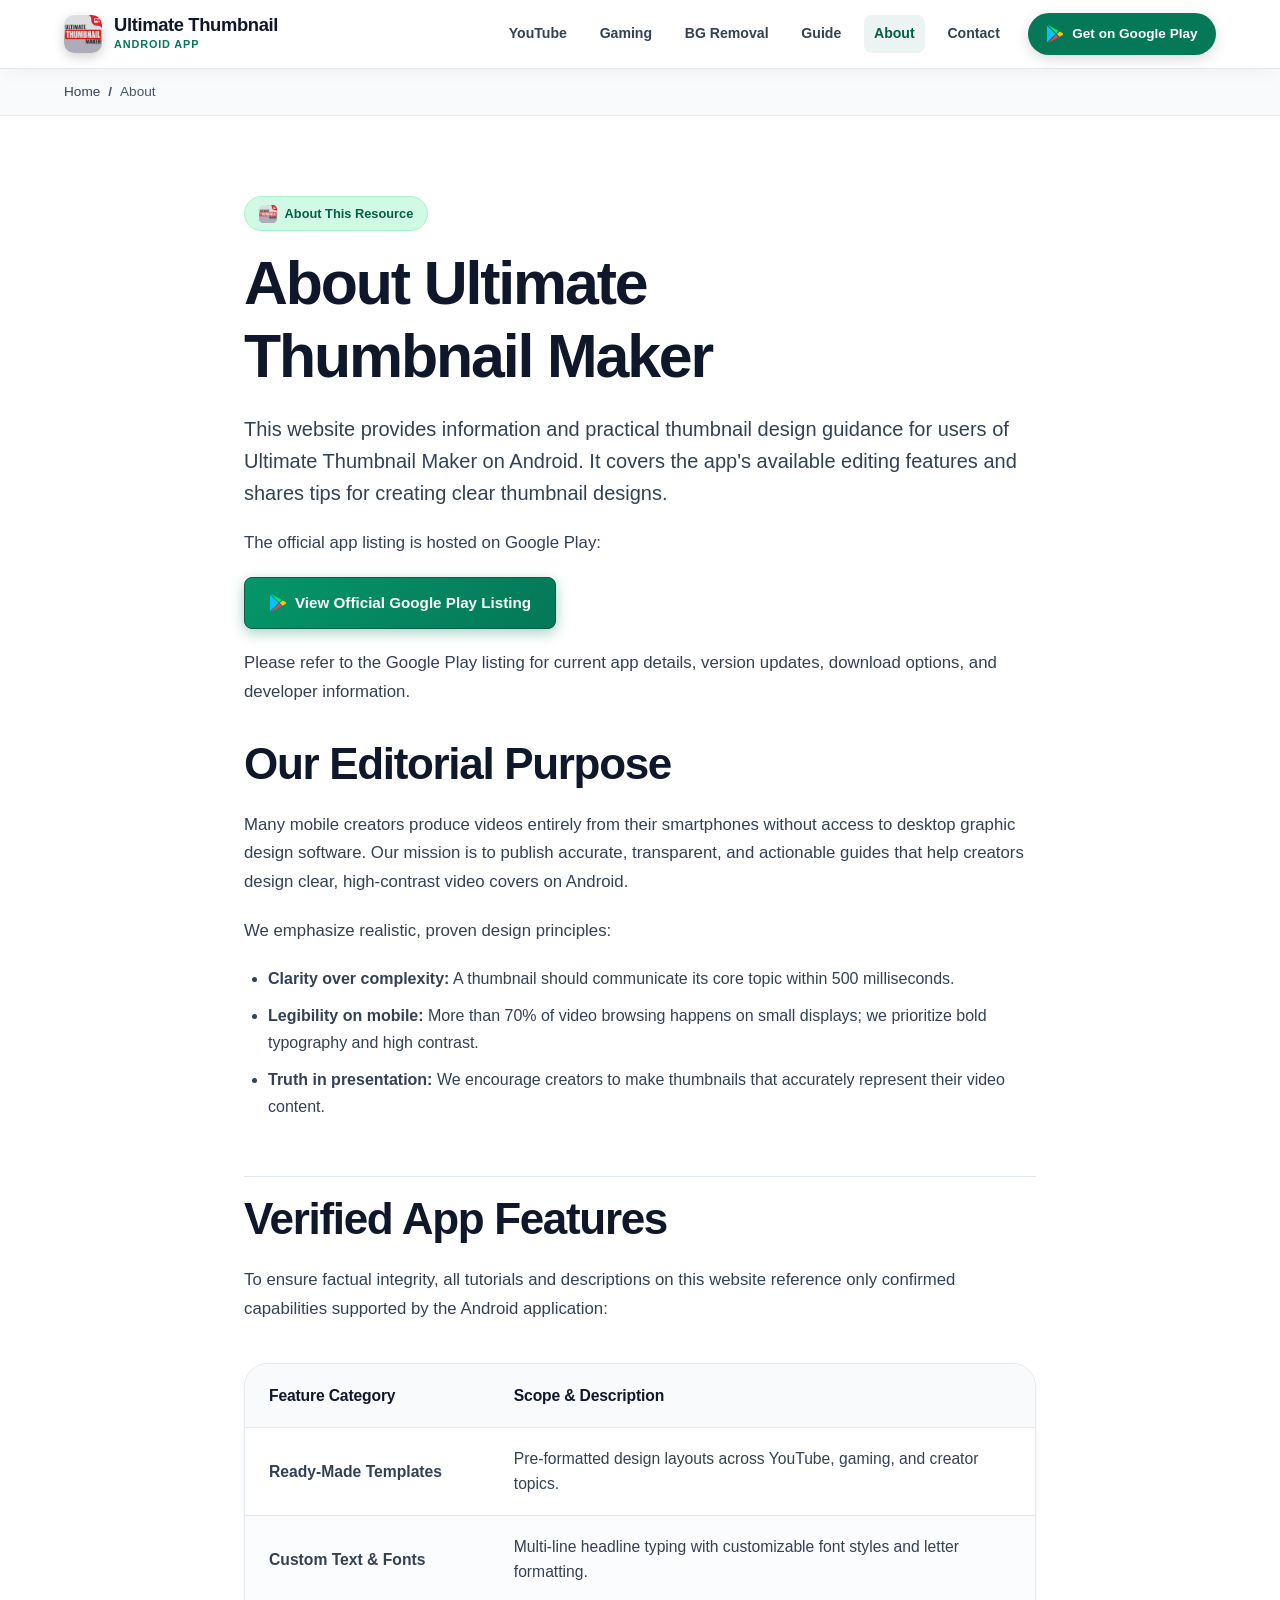
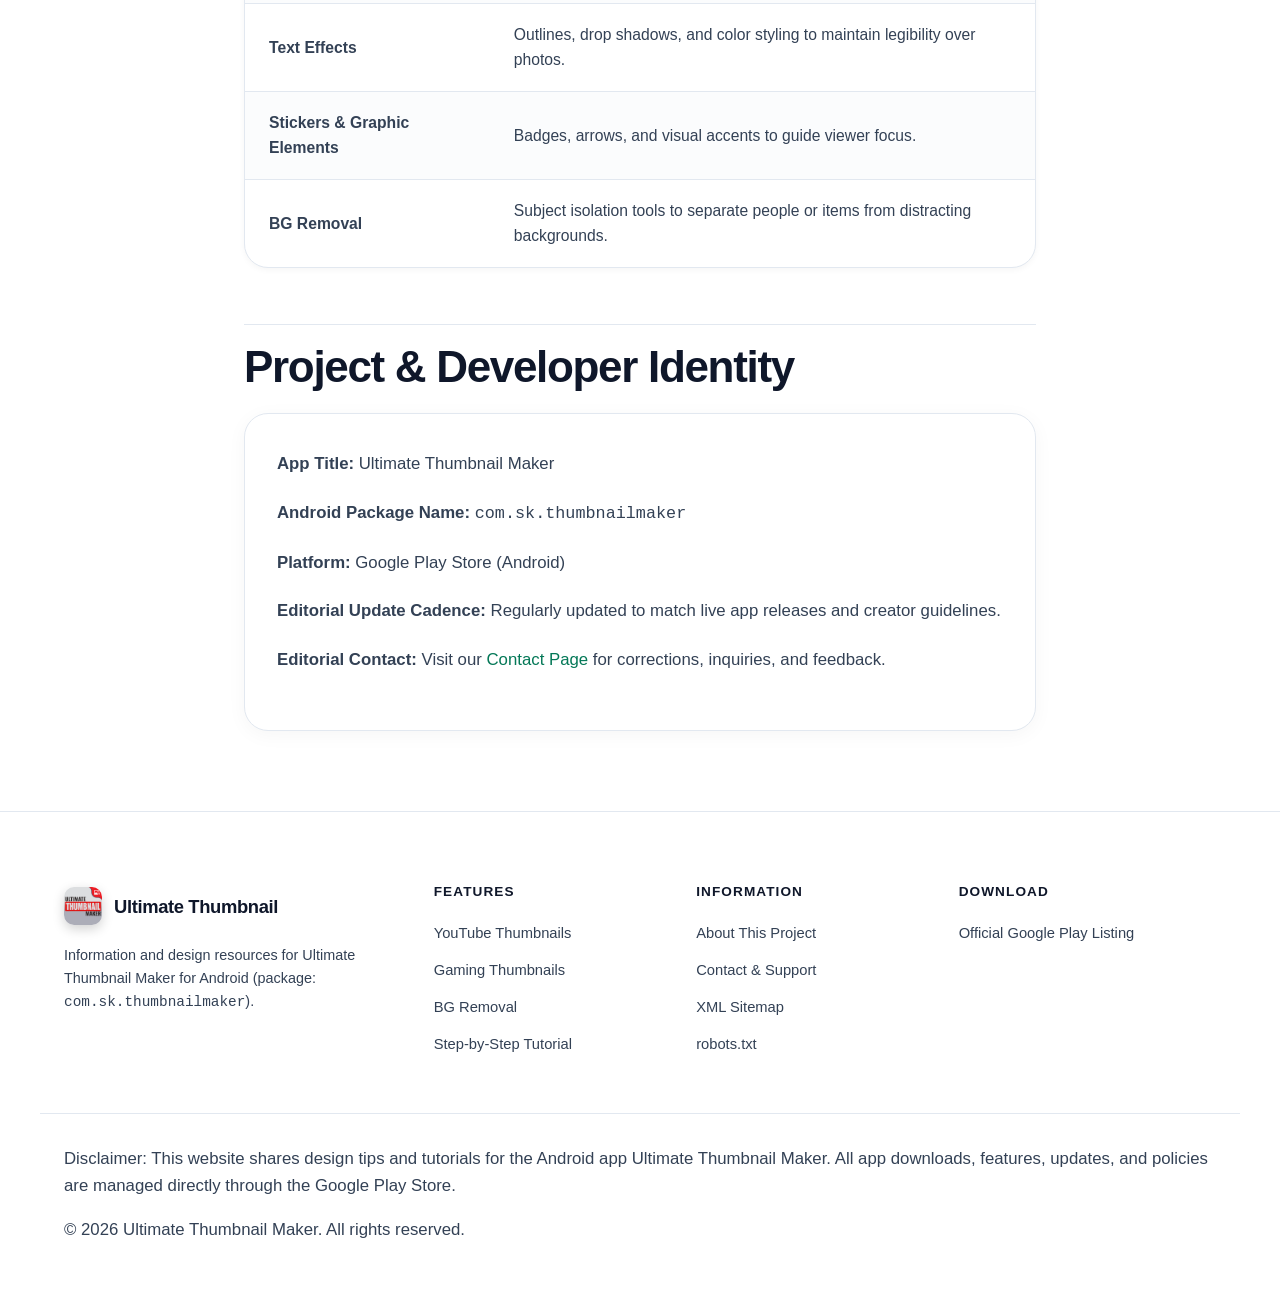
==== commit 80e92311: "fix(brand): replace corrupted monochrome triangle with official 4-color Google Play Store vector ico" ====
--- a/about/index.html
+++ b/about/index.html
@@ -57,9 +57,12 @@
            data-source-page="about-nav" 
            target="_blank" 
            rel="noopener">
-          <svg class="btn-icon" viewBox="0 0 24 24" fill="currentColor" aria-hidden="true">
-            <path d="M3.6 1.8l11.5 10.2L3.6 22.2c-.3-.3-.6-.8-.6-1.4V3.2c0-.6.3-1.1.6-1.4zm12.9 11.4L6.2 3.1l11.4 6.6 2.4 1.4-3.5 2.1zm0 1.6l3.5 2.1-2.4 1.4-11.4 6.6 10.3-10.1zm1.2-.7l3.8-2.2c.7-.4.7-1.2 0-1.6l-3.8-2.2-1.2.7 1.2 5.3z" />
-          </svg>
+          <svg class="btn-icon" viewBox="0 0 24 24" width="20" height="20" aria-hidden="true">
+  <path d="M1.337.924a1.486 1.486 0 0 0-.112.568v21.017c0 .217.045.419.124.6l11.155-11.087L1.337.924z" fill="#00C3FF"/>
+  <path d="M13.544 10.989l3.258-3.238L3.45.195a1.466 1.466 0 0 0-.946-.179l11.04 10.973z" fill="#00E676"/>
+  <path d="M13.544 13.056l-11 10.933c.298.036.612-.016.906-.183l13.324-7.54-3.23-3.21z" fill="#FF3A44"/>
+  <path d="M22.018 13.298l-3.919 2.218-3.515-3.493 3.543-3.521 3.891 2.202a1.49 1.49 0 0 1 0 2.594z" fill="#FFC400"/>
+</svg>
           <span>Get on Google Play</span>
         </a>
       </nav>
@@ -99,9 +102,12 @@
              data-source-page="about-official-link" 
              target="_blank" 
              rel="noopener">
-            <svg class="btn-icon" viewBox="0 0 24 24" fill="currentColor" aria-hidden="true">
-              <path d="M3.6 1.8l11.5 10.2L3.6 22.2c-.3-.3-.6-.8-.6-1.4V3.2c0-.6.3-1.1.6-1.4zm12.9 11.4L6.2 3.1l11.4 6.6 2.4 1.4-3.5 2.1zm0 1.6l3.5 2.1-2.4 1.4-11.4 6.6 10.3-10.1zm1.2-.7l3.8-2.2c.7-.4.7-1.2 0-1.6l-3.8-2.2-1.2.7 1.2 5.3z" />
-            </svg>
+            <svg class="btn-icon" viewBox="0 0 24 24" width="20" height="20" aria-hidden="true">
+  <path d="M1.337.924a1.486 1.486 0 0 0-.112.568v21.017c0 .217.045.419.124.6l11.155-11.087L1.337.924z" fill="#00C3FF"/>
+  <path d="M13.544 10.989l3.258-3.238L3.45.195a1.466 1.466 0 0 0-.946-.179l11.04 10.973z" fill="#00E676"/>
+  <path d="M13.544 13.056l-11 10.933c.298.036.612-.016.906-.183l13.324-7.54-3.23-3.21z" fill="#FF3A44"/>
+  <path d="M22.018 13.298l-3.919 2.218-3.515-3.493 3.543-3.521 3.891 2.202a1.49 1.49 0 0 1 0 2.594z" fill="#FFC400"/>
+</svg>
             <span>View Official Google Play Listing</span>
           </a>
         </p>
--- a/assets/css/styles.css
+++ b/assets/css/styles.css
@@ -3277,7 +3277,7 @@
 }
 
 .ark-tool-badge--cutout-thresh {
-  bottom: 18%;
+  bottom: 12.5%;
   left: -30px;
 }
 
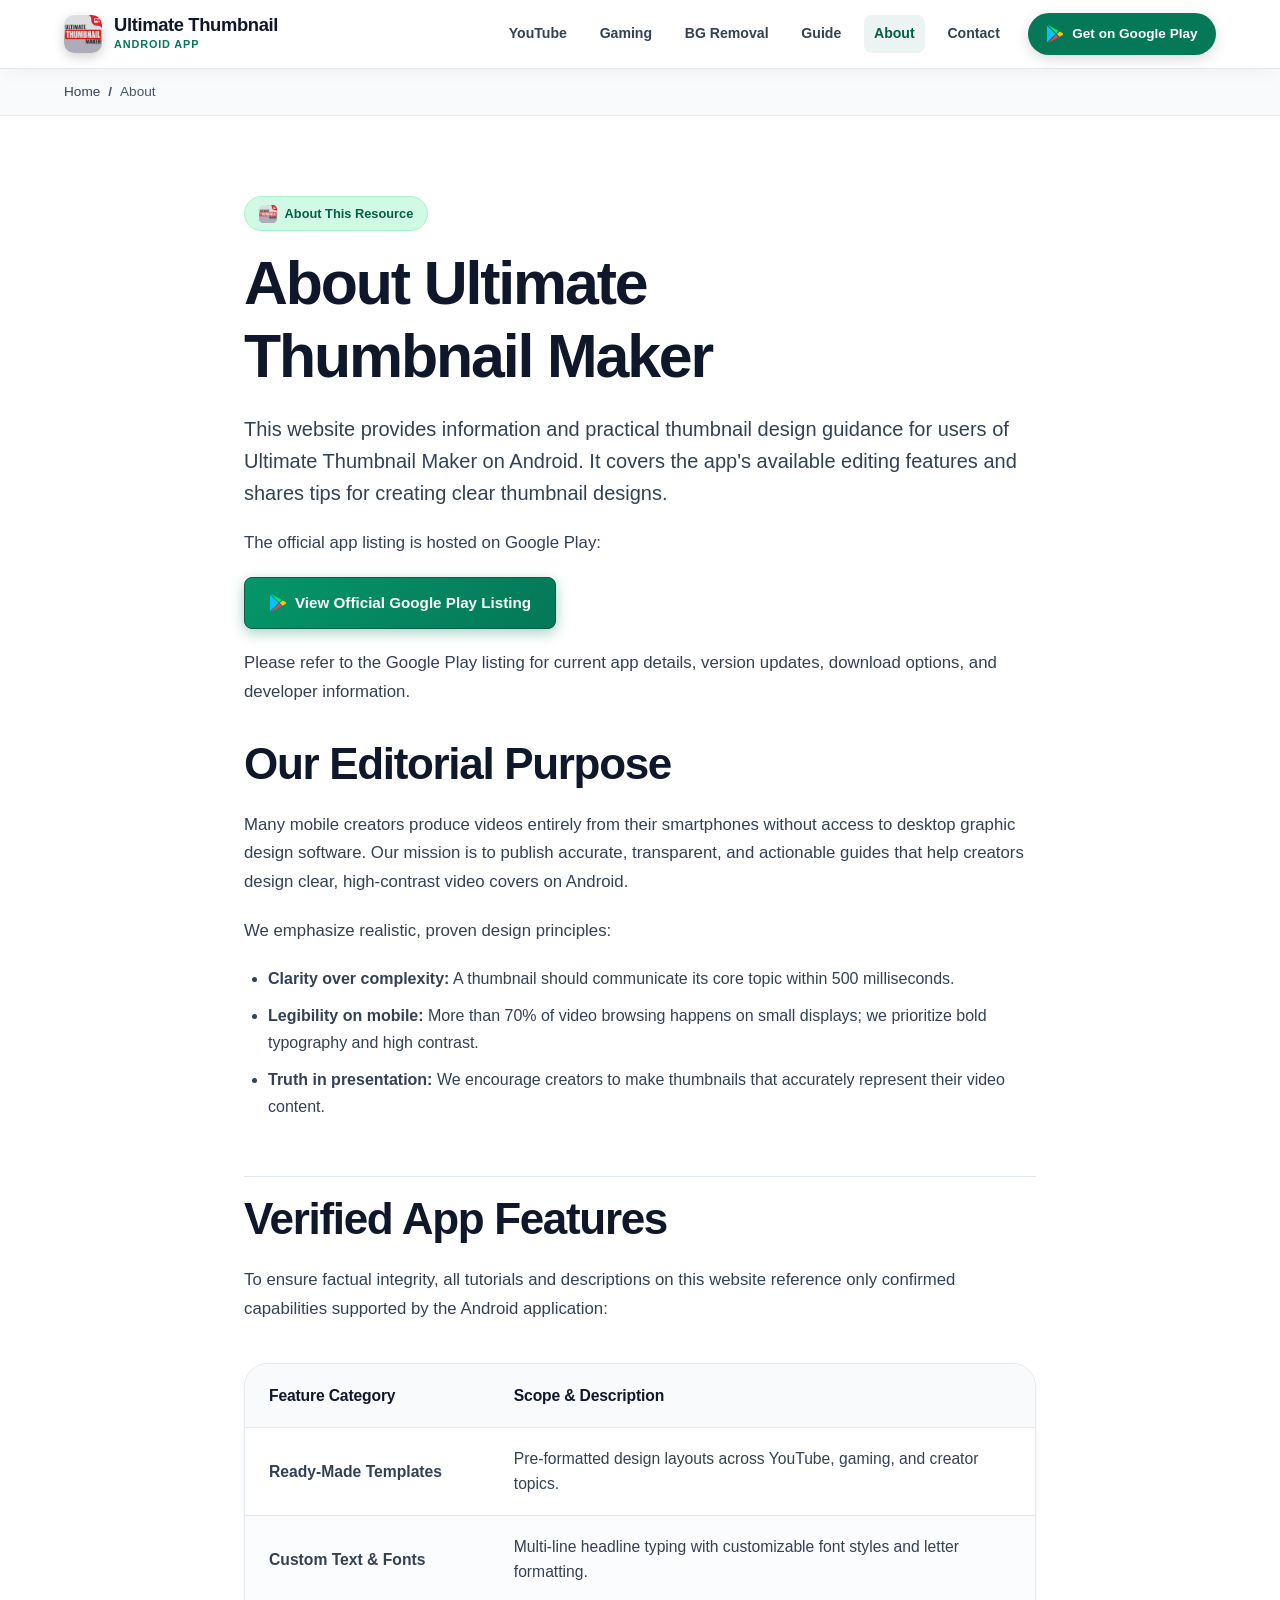
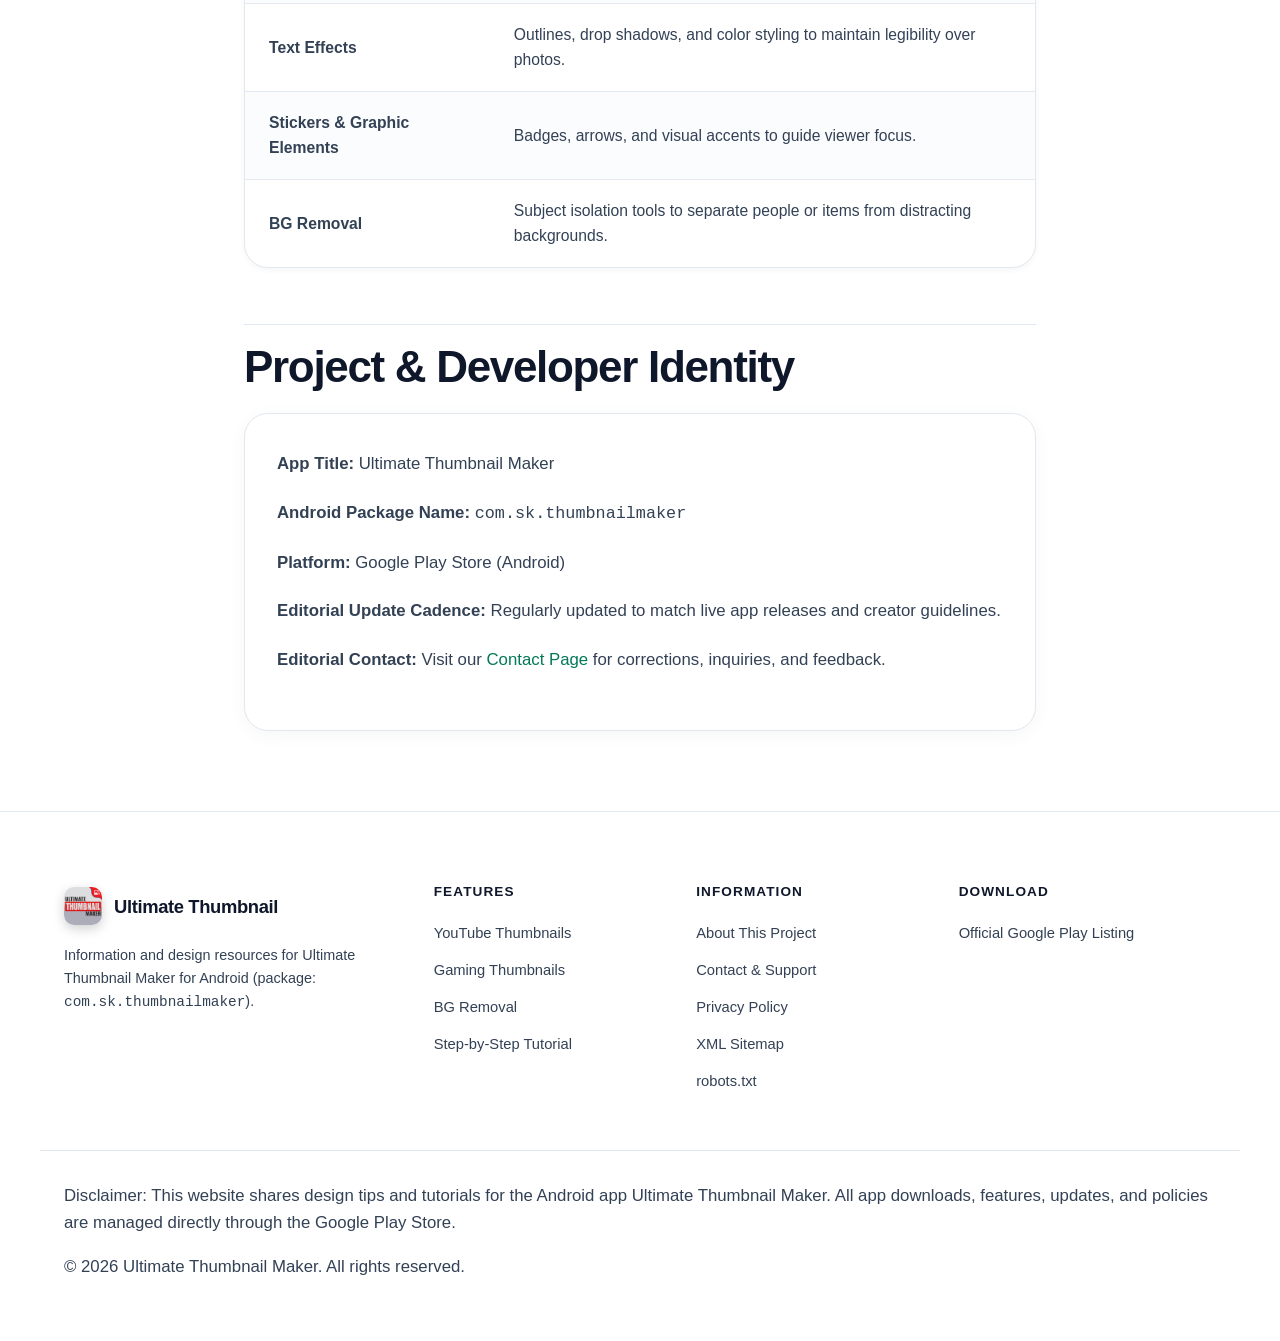
==== commit e406577d: "feat: add app-ads.txt and privacy policy page" ====
--- a/about/index.html
+++ b/about/index.html
@@ -39,13 +39,13 @@
         </span>
       </a>
 
-      <button type="button" class="mobile-toggle" aria-expanded="false" aria-label="Open navigation menu">
+      <button type="button" class="mobile-toggle" aria-expanded="false" aria-controls="nav-menu" aria-label="Open navigation menu">
         <svg width="24" height="24" fill="none" viewBox="0 0 24 24" stroke="currentColor" aria-hidden="true">
           <path stroke-linecap="round" stroke-linejoin="round" stroke-width="2" d="M4 6h16M4 12h16M4 18h16" />
         </svg>
       </button>
 
-      <nav class="nav-menu" aria-label="Main Navigation">
+      <nav class="nav-menu" id="nav-menu" aria-label="Main Navigation">
         <a href="/youtube-thumbnail-maker/" class="nav-link">YouTube</a>
         <a href="/gaming-thumbnail-maker/" class="nav-link">Gaming</a>
         <a href="/thumbnail-maker-with-background-removal/" class="nav-link">BG Removal</a>
@@ -203,6 +203,7 @@
         <ul class="footer-links">
           <li><a href="/about/">About This Project</a></li>
           <li><a href="/contact/">Contact &amp; Support</a></li>
+          <li><a href="/privacy-policy/">Privacy Policy</a></li>
           <li><a href="/sitemap.xml">XML Sitemap</a></li>
           <li><a href="/robots.txt">robots.txt</a></li>
         </ul>
--- a/assets/css/styles.css
+++ b/assets/css/styles.css
@@ -1310,6 +1310,8 @@
   padding-bottom: 0.35rem;
   scrollbar-width: none;
   -ms-overflow-style: none;
+  -webkit-overflow-scrolling: touch;
+  scroll-behavior: smooth;
 }
 .ark-gallery-tabs::-webkit-scrollbar {
   display: none;
@@ -1318,6 +1320,7 @@
 .ark-tab-btn {
   appearance: none;
   -webkit-appearance: none;
+  flex-shrink: 0;
   background: var(--bg-tertiary);
   border: 1px solid transparent;
   color: var(--text-dark);
@@ -1661,6 +1664,30 @@
   text-shadow: 3px 3px 0 #000, -2px -2px 0 #000, 2px -2px 0 #000, -2px 2px 0 #000, 0 8px 25px rgba(0, 0, 0, 0.85);
   letter-spacing: 0.03em;
   line-height: 0.95;
+  transition: transform 0.2s ease, color 0.2s ease;
+}
+
+.studio-headline.style-impact {
+  font-family: 'Bebas Neue', sans-serif;
+  font-style: normal;
+  letter-spacing: 0.03em;
+  transform: none;
+}
+
+.studio-headline.style-italic {
+  font-family: var(--font-heading);
+  font-style: italic;
+  font-weight: 900;
+  letter-spacing: -0.02em;
+  transform: skewX(-8deg);
+}
+
+.studio-headline.style-cyber {
+  font-family: 'Courier New', Courier, monospace;
+  font-style: normal;
+  font-weight: 900;
+  letter-spacing: 0.12em;
+  text-transform: uppercase;
 }
 
 .studio-badge-tag {
@@ -3282,6 +3309,7 @@
 }
 
 @media (max-width: 991px) {
+  .ark-tool-badge,
   .ark-tool-badge--cutout-offset,
   .ark-tool-badge--cutout-thresh {
     display: none !important;
@@ -3347,7 +3375,7 @@
     left: 0;
     right: 0;
     width: 100%;
-    background: rgba(255, 255, 255, 0.98);
+    background: #FFFFFF;
     backdrop-filter: blur(20px);
     -webkit-backdrop-filter: blur(20px);
     padding: 1.25rem 1.5rem;
